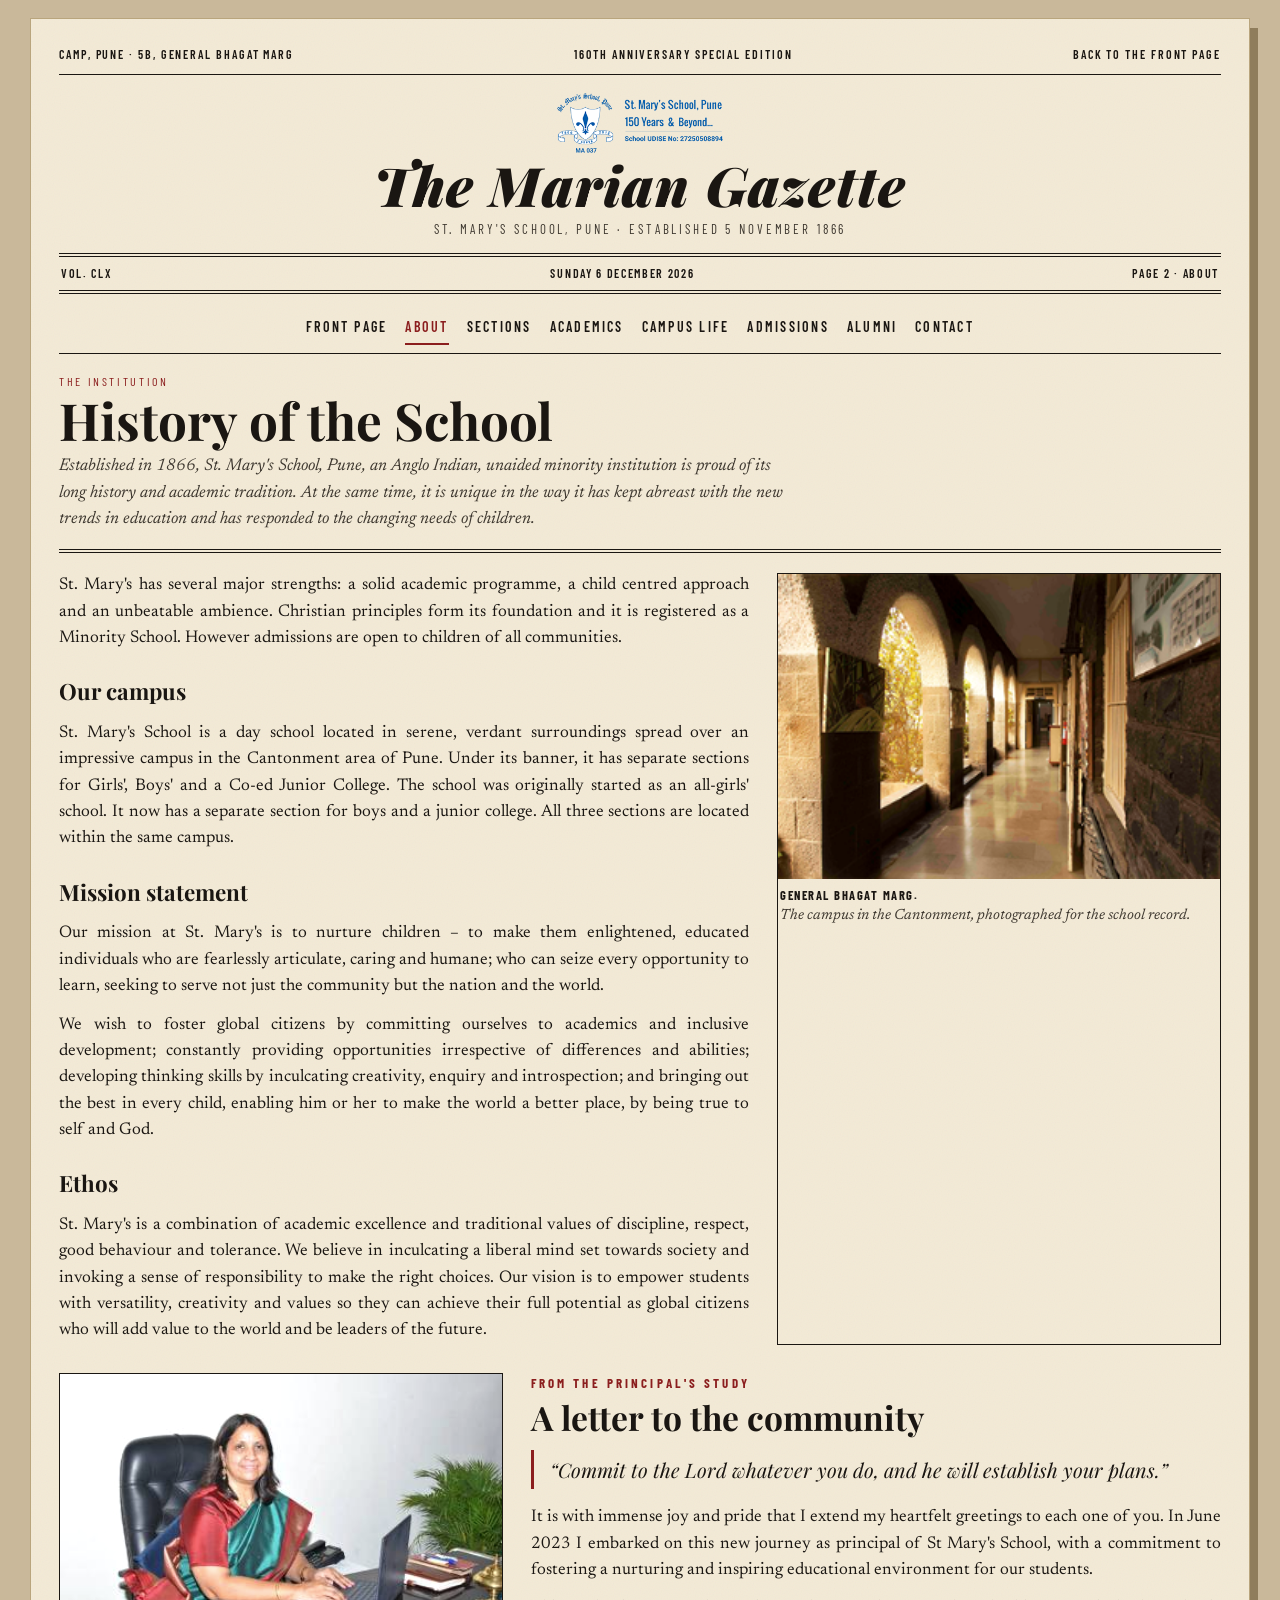
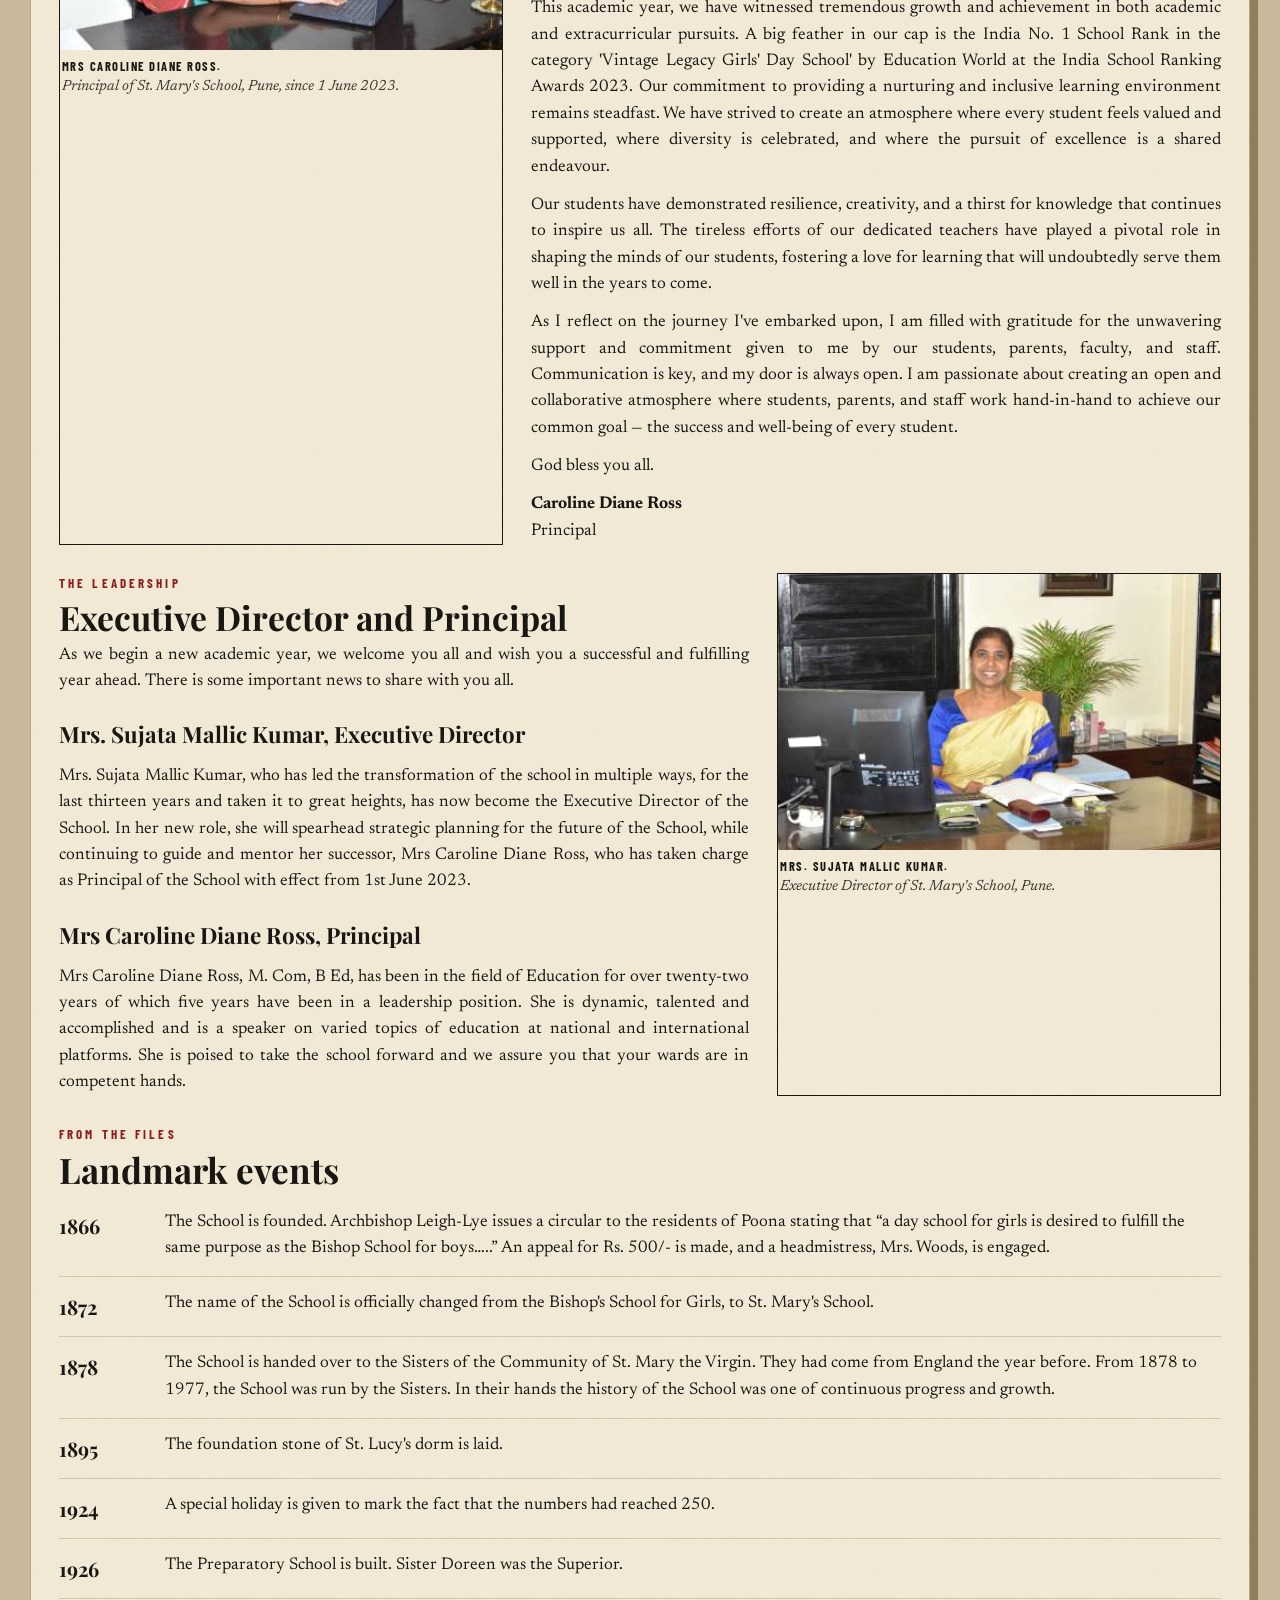
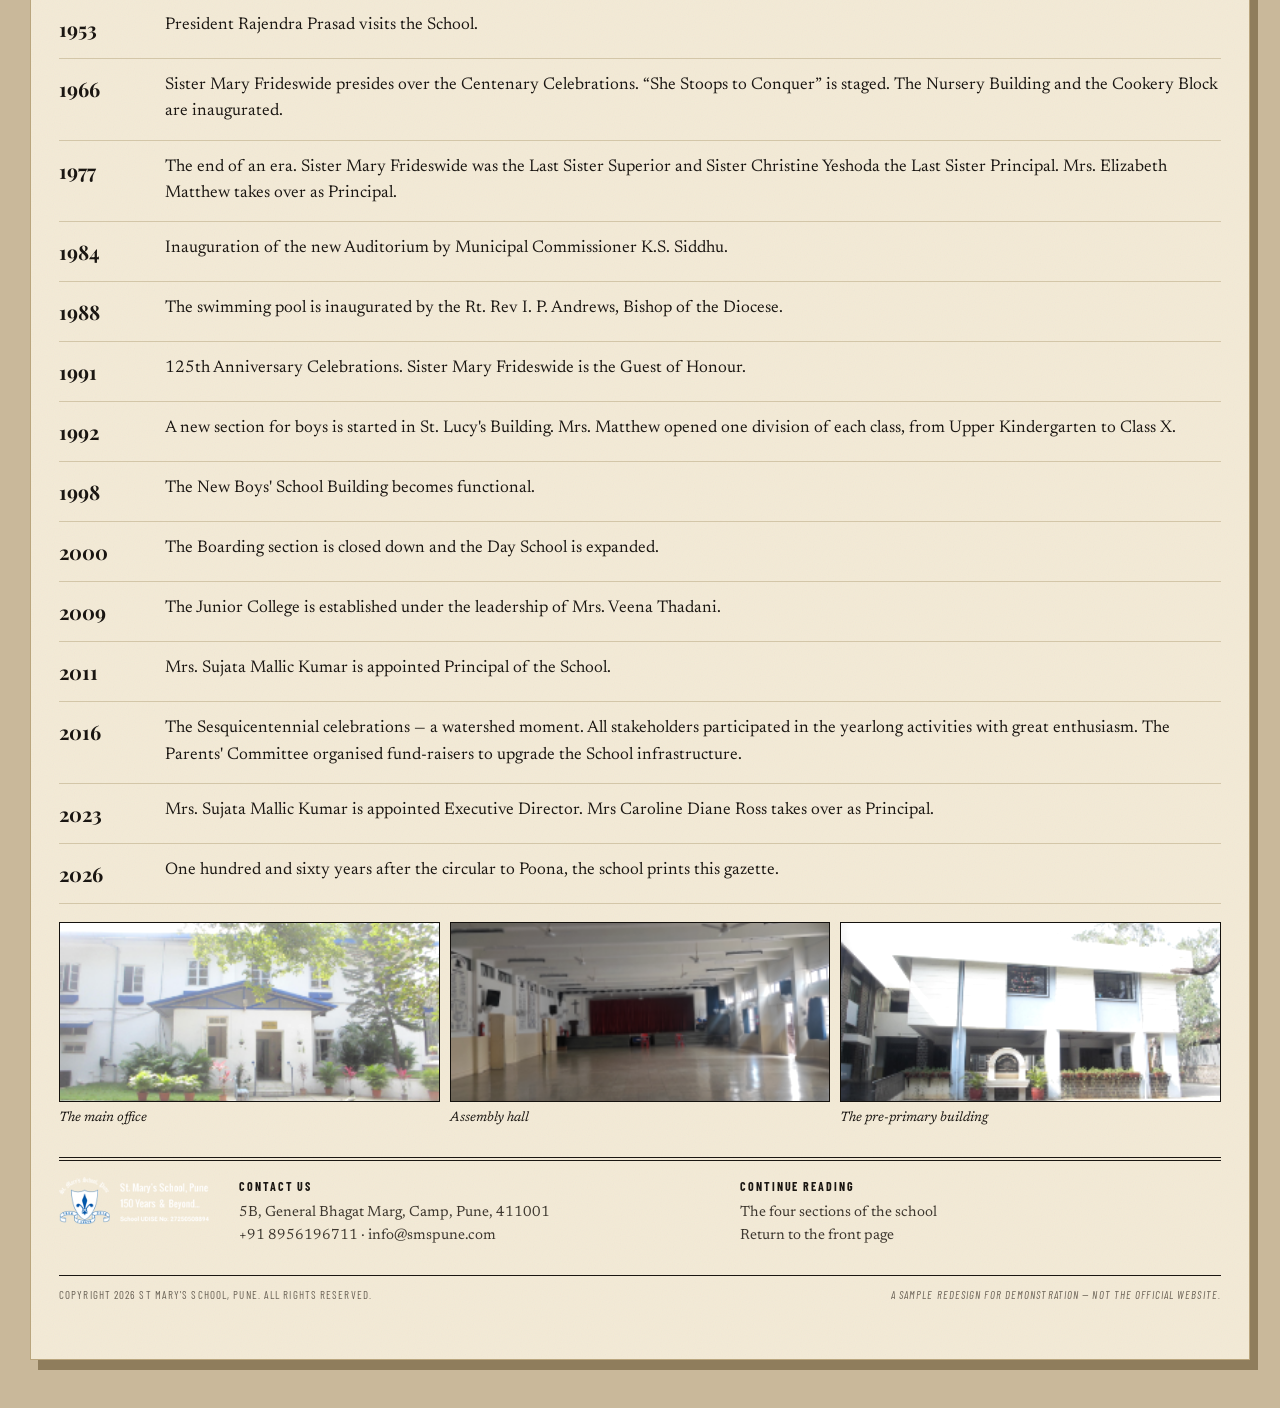
==== about.html @ 0d1c2804 "Add a newspaper-themed St. Mary's Pune sample site for the 160th anniversary. Rebuild the school sit" ====
<!DOCTYPE html>
<html lang="en">
<head>
  <meta charset="UTF-8">
  <meta name="viewport" content="width=device-width, initial-scale=1.0">
  <title>About the School — The Marian Gazette</title>
  <link rel="icon" href="images/logo.png">
  <link rel="preconnect" href="https://fonts.googleapis.com">
  <link rel="preconnect" href="https://fonts.gstatic.com" crossorigin>
  <link href="https://fonts.googleapis.com/css2?family=Barlow+Condensed:wght@400;600;700&family=Newsreader:ital,opsz,wght@0,6..72,400;0,6..72,600;0,6..72,700;1,6..72,400&family=Playfair+Display:ital,wght@0,700;0,900;1,700;1,900&display=swap" rel="stylesheet">
  <link rel="stylesheet" href="css/gazette.css">
</head>
<body>
  <div class="sheet">
    <div class="inner">
      <div class="rail">
        <span>Camp, Pune · 5B, General Bhagat Marg</span>
        <span>160th Anniversary Special Edition</span>
        <span><a href="index.html">Back to the front page</a></span>
      </div>
      <header class="masthead">
        <img class="crest" src="images/logo.png" alt="St. Mary's School, Pune crest">
        <p class="paper-name" style="font-size:clamp(2rem,5vw,3.4rem)">The Marian Gazette</p>
        <p class="paper-sub">St. Mary's School, Pune · Established 5 November 1866</p>
        <div class="dateline">
          <span>Vol. CLX</span>
          <span data-today>Wednesday, 9 September 2026</span>
          <span>Page 2 · About</span>
        </div>
      </header>
      <div class="nav-wrap">
        <button class="menu-btn" type="button" aria-expanded="false">Index</button>
        <nav class="nav" aria-label="Primary">
          <a href="index.html">Front Page</a>
          <a class="is-active" href="about.html">About</a>
          <a href="sections.html">Sections</a>
          <a href="academics.html">Academics</a>
          <a href="life.html">Campus Life</a>
          <a href="admissions.html">Admissions</a>
          <a href="alumni.html">Alumni</a>
          <a href="contact.html">Contact</a>
        </nav>
      </div>

      <p class="page-flag">The institution</p>
      <h1 class="page-title">History of the School</h1>
      <p class="page-deck">Established in 1866, St. Mary's School, Pune, an Anglo Indian, unaided minority institution is proud of its long history and academic tradition. At the same time, it is unique in the way it has kept abreast with the new trends in education and has responded to the changing needs of children.</p>
      <hr class="rule">

      <section class="split">
        <div class="prose">
          <p>St. Mary's has several major strengths: a solid academic programme, a child centred approach and an unbeatable ambience. Christian principles form its foundation and it is registered as a Minority School. However admissions are open to children of all communities.</p>
          <h3>Our campus</h3>
          <p>St. Mary's School is a day school located in serene, verdant surroundings spread over an impressive campus in the Cantonment area of Pune. Under its banner, it has separate sections for Girls', Boys' and a Co-ed Junior College. The school was originally started as an all-girls' school. It now has a separate section for boys and a junior college. All three sections are located within the same campus.</p>
          <h3>Mission statement</h3>
          <p>Our mission at St. Mary's is to nurture children – to make them enlightened, educated individuals who are fearlessly articulate, caring and humane; who can seize every opportunity to learn, seeking to serve not just the community but the nation and the world.</p>
          <p>We wish to foster global citizens by committing ourselves to academics and inclusive development; constantly providing opportunities irrespective of differences and abilities; developing thinking skills by inculcating creativity, enquiry and introspection; and bringing out the best in every child, enabling him or her to make the world a better place, by being true to self and God.</p>
          <h3>Ethos</h3>
          <p>St. Mary's is a combination of academic excellence and traditional values of discipline, respect, good behaviour and tolerance. We believe in inculcating a liberal mind set towards society and invoking a sense of responsibility to make the right choices. Our vision is to empower students with versatility, creativity and values so they can achieve their full potential as global citizens who will add value to the world and be leaders of the future.</p>
        </div>
        <figure class="portrait">
          <img src="images/campus/campus-banner.png" alt="St. Mary's School campus">
          <figcaption class="caption"><strong>General Bhagat Marg.</strong> The campus in the Cantonment, photographed for the school record.</figcaption>
        </figure>
      </section>

      <section class="split split-rev">
        <figure class="portrait">
          <img src="images/news/principal.jpg" alt="Mrs Caroline Diane Ross, Principal">
          <figcaption class="caption"><strong>Mrs Caroline Diane Ross.</strong> Principal of St. Mary's School, Pune, since 1 June 2023.</figcaption>
        </figure>
        <div class="prose">
          <p class="kicker">From the Principal's study</p>
          <h2 class="page-title" style="font-size:2.1rem">A letter to the community</h2>
          <p class="quote">“Commit to the Lord whatever you do, and he will establish your plans.”</p>
          <p>It is with immense joy and pride that I extend my heartfelt greetings to each one of you. In June 2023 I embarked on this new journey as principal of St Mary's School, with a commitment to fostering a nurturing and inspiring educational environment for our students.</p>
          <p>This academic year, we have witnessed tremendous growth and achievement in both academic and extracurricular pursuits. A big feather in our cap is the India No. 1 School Rank in the category 'Vintage Legacy Girls' Day School' by Education World at the India School Ranking Awards 2023. Our commitment to providing a nurturing and inclusive learning environment remains steadfast. We have strived to create an atmosphere where every student feels valued and supported, where diversity is celebrated, and where the pursuit of excellence is a shared endeavour.</p>
          <p>Our students have demonstrated resilience, creativity, and a thirst for knowledge that continues to inspire us all. The tireless efforts of our dedicated teachers have played a pivotal role in shaping the minds of our students, fostering a love for learning that will undoubtedly serve them well in the years to come.</p>
          <p>As I reflect on the journey I've embarked upon, I am filled with gratitude for the unwavering support and commitment given to me by our students, parents, faculty, and staff. Communication is key, and my door is always open. I am passionate about creating an open and collaborative atmosphere where students, parents, and staff work hand-in-hand to achieve our common goal — the success and well-being of every student.</p>
          <p>God bless you all.</p>
          <p><strong>Caroline Diane Ross</strong><br>Principal</p>
        </div>
      </section>

      <section class="split">
        <div class="prose">
          <p class="kicker">The leadership</p>
          <h2 class="page-title" style="font-size:2.1rem">Executive Director and Principal</h2>
          <p>As we begin a new academic year, we welcome you all and wish you a successful and fulfilling year ahead. There is some important news to share with you all.</p>
          <h3>Mrs. Sujata Mallic Kumar, Executive Director</h3>
          <p>Mrs. Sujata Mallic Kumar, who has led the transformation of the school in multiple ways, for the last thirteen years and taken it to great heights, has now become the Executive Director of the School. In her new role, she will spearhead strategic planning for the future of the School, while continuing to guide and mentor her successor, Mrs Caroline Diane Ross, who has taken charge as Principal of the School with effect from 1st June 2023.</p>
          <h3>Mrs Caroline Diane Ross, Principal</h3>
          <p>Mrs Caroline Diane Ross, M. Com, B Ed, has been in the field of Education for over twenty-two years of which five years have been in a leadership position. She is dynamic, talented and accomplished and is a speaker on varied topics of education at national and international platforms. She is poised to take the school forward and we assure you that your wards are in competent hands.</p>
        </div>
        <figure class="portrait">
          <img src="images/news/executive-director.jpg" alt="Mrs Sujata Mallic Kumar, Executive Director">
          <figcaption class="caption"><strong>Mrs. Sujata Mallic Kumar.</strong> Executive Director of St. Mary's School, Pune.</figcaption>
        </figure>
      </section>

      <p class="kicker">From the files</p>
      <h2 class="page-title" style="font-size:2.2rem">Landmark events</h2>
      <div class="timeline">
        <article class="event"><b>1866</b><p>The School is founded. Archbishop Leigh-Lye issues a circular to the residents of Poona stating that “a day school for girls is desired to fulfill the same purpose as the Bishop School for boys…..” An appeal for Rs. 500/- is made, and a headmistress, Mrs. Woods, is engaged.</p></article>
        <article class="event"><b>1872</b><p>The name of the School is officially changed from the Bishop's School for Girls, to St. Mary's School.</p></article>
        <article class="event"><b>1878</b><p>The School is handed over to the Sisters of the Community of St. Mary the Virgin. They had come from England the year before. From 1878 to 1977, the School was run by the Sisters. In their hands the history of the School was one of continuous progress and growth.</p></article>
        <article class="event"><b>1895</b><p>The foundation stone of St. Lucy's dorm is laid.</p></article>
        <article class="event"><b>1924</b><p>A special holiday is given to mark the fact that the numbers had reached 250.</p></article>
        <article class="event"><b>1926</b><p>The Preparatory School is built. Sister Doreen was the Superior.</p></article>
        <article class="event"><b>1953</b><p>President Rajendra Prasad visits the School.</p></article>
        <article class="event"><b>1966</b><p>Sister Mary Frideswide presides over the Centenary Celebrations. “She Stoops to Conquer” is staged. The Nursery Building and the Cookery Block are inaugurated.</p></article>
        <article class="event"><b>1977</b><p>The end of an era. Sister Mary Frideswide was the Last Sister Superior and Sister Christine Yeshoda the Last Sister Principal. Mrs. Elizabeth Matthew takes over as Principal.</p></article>
        <article class="event"><b>1984</b><p>Inauguration of the new Auditorium by Municipal Commissioner K.S. Siddhu.</p></article>
        <article class="event"><b>1988</b><p>The swimming pool is inaugurated by the Rt. Rev I. P. Andrews, Bishop of the Diocese.</p></article>
        <article class="event"><b>1991</b><p>125th Anniversary Celebrations. Sister Mary Frideswide is the Guest of Honour.</p></article>
        <article class="event"><b>1992</b><p>A new section for boys is started in St. Lucy's Building. Mrs. Matthew opened one division of each class, from Upper Kindergarten to Class X.</p></article>
        <article class="event"><b>1998</b><p>The New Boys' School Building becomes functional.</p></article>
        <article class="event"><b>2000</b><p>The Boarding section is closed down and the Day School is expanded.</p></article>
        <article class="event"><b>2009</b><p>The Junior College is established under the leadership of Mrs. Veena Thadani.</p></article>
        <article class="event"><b>2011</b><p>Mrs. Sujata Mallic Kumar is appointed Principal of the School.</p></article>
        <article class="event"><b>2016</b><p>The Sesquicentennial celebrations — a watershed moment. All stakeholders participated in the yearlong activities with great enthusiasm. The Parents' Committee organised fund-raisers to upgrade the School infrastructure.</p></article>
        <article class="event"><b>2023</b><p>Mrs. Sujata Mallic Kumar is appointed Executive Director. Mrs Caroline Diane Ross takes over as Principal.</p></article>
        <article class="event"><b>2026</b><p>One hundred and sixty years after the circular to Poona, the school prints this gazette.</p></article>
      </div>

      <div class="gallery">
        <figure>
          <img src="images/campus/main-office.png" alt="Main office">
          <figcaption>The main office</figcaption>
        </figure>
        <figure>
          <img src="images/campus/assembly-hall.png" alt="Assembly hall">
          <figcaption>Assembly hall</figcaption>
        </figure>
        <figure>
          <img src="images/campus/pre-primary.png" alt="Pre-primary building">
          <figcaption>The pre-primary building</figcaption>
        </figure>
      </div>

      <footer class="colophon">
        <img src="images/footer-logo.png" alt="St. Mary's School, Pune">
        <div>
          <h4>Contact us</h4>
          <p>5B, General Bhagat Marg, Camp, Pune, 411001</p>
          <p>+91 8956196711 · <a href="mailto:info@smspune.com">info@smspune.com</a></p>
        </div>
        <div>
          <h4>Continue reading</h4>
          <p><a href="sections.html">The four sections of the school</a></p>
          <p><a href="index.html">Return to the front page</a></p>
        </div>
        <div class="legal">
          <span>Copyright 2026 St Mary's School, Pune. All rights reserved.</span>
          <span class="sample-note">A sample redesign for demonstration — not the official website.</span>
        </div>
      </footer>
    </div>
  </div>
  <script src="js/gazette.js"></script>
</body>
</html>
---- css/gazette.css ----
:root {
  --paper: #f3ead6;
  --paper-deep: #e7dcc3;
  --desk: #cbb89a;
  --ink: #1a1612;
  --ink-soft: #3d372f;
  --muted: #6a6256;
  --rule: #1a1612;
  --crimson: #8b1e1e;
  --navy: #173a5e;
  --cream: #faf6ec;
  --white: #fffdf6;
  --hair: 1px solid var(--rule);
  --double: 4px double var(--rule);
  --serif: "Playfair Display", "Times New Roman", Times, serif;
  --text: "Newsreader", "Iowan Old Style", "Palatino Linotype", Palatino, serif;
  --cond: "Barlow Condensed", "Arial Narrow", "Helvetica Neue", sans-serif;
}

* {
  box-sizing: border-box;
  margin: 0;
  padding: 0;
}

html {
  scroll-behavior: smooth;
}

body {
  font-family: var(--text);
  color: var(--ink);
  background: #c9b89a;
  line-height: 1.55;
  font-size: 17px;
  min-height: 100vh;
}

img {
  max-width: 100%;
  display: block;
}

a {
  color: var(--navy);
  text-decoration: none;
}

a:hover {
  color: var(--crimson);
}

.sheet {
  max-width: 1220px;
  margin: 18px auto 48px;
  background: var(--paper);
  border: 1px solid #b9a57d;
  box-shadow: 8px 10px 0 #8f7d5c;
  position: relative;
  overflow: hidden;
}

.sheet::before {
  content: "";
  position: absolute;
  inset: 0;
  pointer-events: none;
  opacity: 0.055;
  background-image: url("data:image/svg+xml,%3Csvg xmlns='http://www.w3.org/2000/svg' width='140' height='140'%3E%3Cfilter id='n'%3E%3CfeTurbulence type='fractalNoise' baseFrequency='.85' numOctaves='2' stitchTiles='stitch'/%3E%3C/filter%3E%3Crect width='100%25' height='100%25' filter='url(%23n)'/%3E%3C/svg%3E");
  z-index: 0;
}

.sheet > * {
  position: relative;
  z-index: 1;
}

.inner {
  padding: 18px 28px 56px;
}

/* Top rail */
.rail {
  display: flex;
  justify-content: space-between;
  gap: 16px;
  align-items: center;
  font-family: var(--cond);
  letter-spacing: 0.16em;
  text-transform: uppercase;
  font-size: 12px;
  font-weight: 600;
  color: var(--ink);
  border-bottom: var(--hair);
  padding: 8px 0 10px;
}

.rail span {
  white-space: nowrap;
}

.rail a {
  color: inherit;
}

/* Masthead */
.masthead {
  text-align: center;
  padding: 18px 0 8px;
}

.crest {
  width: 168px;
  height: auto;
  margin: 0 auto 8px;
}

.edition-flag {
  font-family: var(--cond);
  letter-spacing: 0.28em;
  text-transform: uppercase;
  font-size: 13px;
  font-weight: 700;
  color: var(--crimson);
  margin-bottom: 6px;
}

.paper-name {
  font-family: var(--serif);
  font-weight: 900;
  font-size: clamp(2.6rem, 8vw, 5.6rem);
  letter-spacing: 0.02em;
  line-height: 0.88;
  color: var(--ink);
  font-style: italic;
}

.paper-name span {
  font-style: italic;
}

.paper-sub {
  font-family: var(--cond);
  letter-spacing: 0.22em;
  text-transform: uppercase;
  font-size: 13px;
  margin-top: 10px;
  color: var(--ink-soft);
}

.dateline {
  display: flex;
  justify-content: space-between;
  gap: 12px;
  flex-wrap: wrap;
  border-top: var(--double);
  border-bottom: var(--double);
  margin-top: 14px;
  padding: 7px 2px;
  font-family: var(--cond);
  letter-spacing: 0.14em;
  text-transform: uppercase;
  font-size: 12px;
  font-weight: 600;
}

/* Nav */
.nav-wrap {
  display: flex;
  align-items: center;
  justify-content: space-between;
  gap: 12px;
  border-bottom: var(--hair);
  padding: 8px 0;
}

.nav {
  display: flex;
  flex-wrap: wrap;
  justify-content: center;
  gap: 4px 18px;
  width: 100%;
}

.nav a {
  font-family: var(--cond);
  letter-spacing: 0.16em;
  text-transform: uppercase;
  font-size: 14px;
  font-weight: 600;
  color: var(--ink);
  padding: 6px 0;
  border-bottom: 2px solid transparent;
}

.nav a:hover,
.nav a.is-active {
  border-bottom-color: var(--crimson);
  color: var(--crimson);
}

.menu-btn {
  display: none;
  background: var(--ink);
  color: var(--paper);
  border: 0;
  font-family: var(--cond);
  letter-spacing: 0.16em;
  text-transform: uppercase;
  font-size: 13px;
  padding: 8px 14px;
  cursor: pointer;
}

/* Front page */
.lead {
  display: grid;
  grid-template-columns: 1.15fr 0.85fr;
  gap: 28px;
  padding: 22px 0 8px;
  border-bottom: var(--hair);
}

.kicker {
  font-family: var(--cond);
  letter-spacing: 0.24em;
  text-transform: uppercase;
  font-size: 13px;
  font-weight: 700;
  color: var(--crimson);
  margin-bottom: 8px;
}

.headline {
  font-family: var(--serif);
  font-weight: 900;
  font-size: clamp(2.4rem, 5.5vw, 4.6rem);
  line-height: 0.94;
  letter-spacing: -0.02em;
  margin-bottom: 12px;
}

.deck {
  font-family: var(--serif);
  font-style: italic;
  font-size: 1.25rem;
  line-height: 1.35;
  color: var(--ink-soft);
  margin-bottom: 16px;
  padding-bottom: 14px;
  border-bottom: var(--hair);
}

.columns {
  column-count: 2;
  column-gap: 24px;
  text-align: justify;
  hyphens: auto;
}

.columns p + p {
  margin-top: 12px;
}

.drop {
  float: left;
  font-family: var(--serif);
  font-weight: 900;
  font-size: 4.6rem;
  line-height: 0.75;
  padding-right: 8px;
  padding-top: 6px;
}

.photo {
  border: 1px solid var(--ink);
  background: var(--cream);
}

.photo img {
  width: 100%;
  height: 100%;
  object-fit: cover;
  filter: contrast(1.06) saturate(0.88);
}

.caption {
  font-family: var(--text);
  font-style: italic;
  font-size: 0.92rem;
  color: var(--ink-soft);
  padding: 8px 2px 0;
  line-height: 1.35;
}

.caption strong {
  font-style: normal;
  font-family: var(--cond);
  letter-spacing: 0.12em;
  text-transform: uppercase;
  font-size: 0.78rem;
  display: block;
  margin-bottom: 2px;
  color: var(--ink);
}

.lead-photo {
  min-height: 420px;
}

.lead-photo img {
  height: 420px;
}

/* News grid */
.broadsheet {
  display: grid;
  grid-template-columns: 1.4fr 1fr 0.95fr;
  gap: 0;
  border-bottom: var(--hair);
}

.col {
  padding: 22px 22px 22px 0;
}

.col + .col {
  padding-left: 22px;
  border-left: var(--hair);
}

.col h2 {
  font-family: var(--serif);
  font-size: 1.7rem;
  line-height: 1.12;
  margin: 6px 0 10px;
}

.col p {
  font-size: 0.98rem;
  text-align: justify;
}

.col p + p,
.col ul + p,
.col p + ul {
  margin-top: 10px;
}

.col ul {
  padding-left: 18px;
  margin: 8px 0;
}

.col li {
  margin-bottom: 6px;
}

.meta {
  font-family: var(--cond);
  letter-spacing: 0.12em;
  text-transform: uppercase;
  font-size: 12px;
  color: var(--muted);
  margin-bottom: 6px;
}

.continue {
  display: inline-block;
  margin-top: 10px;
  font-family: var(--cond);
  letter-spacing: 0.14em;
  text-transform: uppercase;
  font-size: 12px;
  font-weight: 700;
  color: var(--crimson);
  border-bottom: 1px solid var(--crimson);
}

/* Awards strip */
.awards {
  display: grid;
  grid-template-columns: repeat(3, 1fr);
  gap: 0;
  border-bottom: var(--hair);
}

.award {
  padding: 20px 18px 22px;
}

.award + .award {
  border-left: var(--hair);
}

.award img {
  width: 100%;
  height: 210px;
  object-fit: cover;
  border: 1px solid var(--ink);
  margin-bottom: 10px;
  filter: contrast(1.05) saturate(0.9);
}

.award h3 {
  font-family: var(--serif);
  font-size: 1.25rem;
  line-height: 1.15;
  margin-bottom: 8px;
}

.award p {
  font-size: 0.95rem;
}

/* Stats */
.facts {
  display: grid;
  grid-template-columns: repeat(4, 1fr);
  text-align: center;
  border-bottom: var(--hair);
}

.fact {
  padding: 22px 10px;
}

.fact + .fact {
  border-left: var(--hair);
}

.fact b {
  display: block;
  font-family: var(--serif);
  font-size: 2.6rem;
  line-height: 1;
  font-weight: 900;
}

.fact span {
  display: block;
  margin-top: 6px;
  font-family: var(--cond);
  letter-spacing: 0.12em;
  text-transform: uppercase;
  font-size: 12px;
  color: var(--ink-soft);
}

/* Photo essay */
.essay-head {
  display: flex;
  justify-content: space-between;
  align-items: baseline;
  gap: 16px;
  padding: 22px 0 10px;
}

.essay-head h2 {
  font-family: var(--serif);
  font-size: 2rem;
}

.mosaic {
  display: grid;
  grid-template-columns: 1.4fr 1fr 1fr;
  grid-template-rows: 220px 220px;
  gap: 8px;
  padding-bottom: 22px;
  border-bottom: var(--hair);
}

.mosaic figure:first-child {
  grid-row: 1 / span 2;
}

.mosaic img {
  width: 100%;
  height: 100%;
  object-fit: cover;
  border: 1px solid var(--ink);
  filter: contrast(1.06) saturate(0.86);
}

.mosaic figure {
  position: relative;
  min-height: 0;
}

.mosaic figcaption {
  position: absolute;
  left: 0;
  right: 0;
  bottom: 0;
  background: var(--ink);
  color: var(--paper);
  font-family: var(--cond);
  letter-spacing: 0.12em;
  text-transform: uppercase;
  font-size: 11px;
  padding: 6px 8px;
}

/* Two-up features */
.two {
  display: grid;
  grid-template-columns: 1fr 1fr;
  gap: 0;
  border-bottom: var(--hair);
}

.feature {
  padding: 22px 22px 24px 0;
}

.feature + .feature {
  padding-left: 22px;
  border-left: var(--hair);
}

.feature img {
  width: 100%;
  height: 260px;
  object-fit: cover;
  border: 1px solid var(--ink);
  margin-bottom: 12px;
  filter: contrast(1.05) saturate(0.88);
}

.feature h2 {
  font-family: var(--serif);
  font-size: 1.8rem;
  line-height: 1.15;
  margin: 4px 0 10px;
}

/* Classified / values / activities */
.bottom-grid {
  display: grid;
  grid-template-columns: 1.1fr 0.9fr 1fr;
  gap: 0;
}

.panel {
  padding: 22px 20px 8px 0;
}

.panel + .panel {
  padding-left: 20px;
  border-left: var(--hair);
}

.panel h2 {
  font-family: var(--serif);
  font-size: 1.55rem;
  margin-bottom: 10px;
}

.values li {
  list-style: none;
  padding: 10px 0;
  border-bottom: 1px solid #d3c6a8;
  font-size: 0.96rem;
}

.classified {
  background: var(--cream);
  border: var(--double);
  padding: 16px;
}

.classified h2 {
  text-align: center;
  font-size: 1.4rem;
}

.classified p {
  text-align: center;
  font-style: italic;
  margin-bottom: 12px;
}

.admit-links {
  display: grid;
  gap: 8px;
}

.admit-links a {
  display: block;
  text-align: center;
  border: 1px solid var(--ink);
  padding: 8px;
  font-family: var(--cond);
  letter-spacing: 0.14em;
  text-transform: uppercase;
  font-size: 13px;
  color: var(--ink);
  background: var(--paper);
}

.admit-links a:hover {
  background: var(--ink);
  color: var(--paper);
}

.acts {
  display: grid;
  gap: 10px;
}

.act {
  display: grid;
  grid-template-columns: 84px 1fr;
  gap: 10px;
  align-items: center;
  border-bottom: 1px solid #d3c6a8;
  padding-bottom: 10px;
}

.act img {
  width: 84px;
  height: 64px;
  object-fit: cover;
  border: 1px solid var(--ink);
}

.act h3 {
  font-family: var(--serif);
  font-size: 1.05rem;
}

.act p {
  font-size: 0.88rem;
  color: var(--ink-soft);
}

/* Inner pages */
.page-flag {
  font-family: var(--cond);
  letter-spacing: 0.22em;
  text-transform: uppercase;
  font-size: 12px;
  color: var(--crimson);
  margin-top: 18px;
}

.page-title {
  font-family: var(--serif);
  font-size: clamp(2rem, 4vw, 3.2rem);
  line-height: 1;
  margin: 4px 0 8px;
}

.page-deck {
  font-style: italic;
  color: var(--ink-soft);
  max-width: 46rem;
  margin-bottom: 16px;
}

.rule {
  border: 0;
  border-top: var(--double);
  margin: 8px 0 20px;
}

.split {
  display: grid;
  grid-template-columns: 1.4fr 0.9fr;
  gap: 28px;
  margin-bottom: 28px;
}

.split-rev {
  grid-template-columns: 0.9fr 1.4fr;
}

.prose {
  text-align: justify;
}

.prose p + p,
.prose h3 + p,
.timeline + p {
  margin-top: 12px;
}

.prose h3 {
  font-family: var(--serif);
  font-size: 1.4rem;
  margin: 22px 0 8px;
}

.quote {
  border-left: 3px solid var(--crimson);
  padding: 4px 0 4px 16px;
  font-family: var(--serif);
  font-style: italic;
  font-size: 1.25rem;
  margin: 16px 0;
}

.portrait {
  border: 1px solid var(--ink);
}

.portrait img {
  width: 100%;
  filter: contrast(1.05) saturate(0.9);
}

.timeline {
  display: grid;
  gap: 0;
  margin-top: 8px;
}

.event {
  display: grid;
  grid-template-columns: 90px 1fr;
  gap: 16px;
  padding: 14px 0;
  border-bottom: 1px solid #d3c6a8;
}

.event b {
  font-family: var(--serif);
  font-size: 1.25rem;
}

.gallery {
  display: grid;
  grid-template-columns: repeat(3, 1fr);
  gap: 10px;
  margin: 18px 0 8px;
}

.gallery figure img {
  width: 100%;
  height: 180px;
  object-fit: cover;
  border: 1px solid var(--ink);
  filter: contrast(1.05) saturate(0.88);
}

.gallery figcaption {
  font-style: italic;
  font-size: 0.85rem;
  padding-top: 6px;
}

.hours {
  width: 100%;
  border-collapse: collapse;
  margin: 12px 0 18px;
  font-size: 0.95rem;
}

.hours th,
.hours td {
  border: 1px solid var(--ink);
  padding: 8px 10px;
  text-align: left;
}

.hours th {
  font-family: var(--cond);
  letter-spacing: 0.1em;
  text-transform: uppercase;
  font-size: 12px;
  background: var(--paper-deep);
}

.card-row {
  display: grid;
  grid-template-columns: repeat(2, 1fr);
  gap: 20px;
  margin: 10px 0 24px;
}

.card {
  border-top: var(--double);
  padding-top: 12px;
}

.card h3 {
  font-family: var(--serif);
  font-size: 1.35rem;
  margin-bottom: 8px;
}

.form {
  display: grid;
  gap: 10px;
  max-width: 520px;
}

.form label {
  font-family: var(--cond);
  letter-spacing: 0.12em;
  text-transform: uppercase;
  font-size: 12px;
}

.form input,
.form textarea,
.form select {
  width: 100%;
  border: 1px solid var(--ink);
  background: var(--cream);
  color: var(--ink);
  font-family: var(--text);
  font-size: 1rem;
  padding: 8px 10px;
}

.form button,
.btn {
  display: inline-block;
  background: var(--ink);
  color: var(--paper);
  border: 0;
  font-family: var(--cond);
  letter-spacing: 0.16em;
  text-transform: uppercase;
  font-size: 13px;
  padding: 10px 16px;
  cursor: pointer;
  width: fit-content;
}

.form button:hover,
.btn:hover {
  background: var(--crimson);
  color: var(--white);
}

.map-note {
  background: var(--cream);
  border: var(--hair);
  padding: 14px;
  margin-top: 14px;
}

/* Footer */
.colophon {
  margin-top: 28px;
  border-top: var(--double);
  padding-top: 16px;
  display: grid;
  grid-template-columns: 160px 1fr 1fr;
  gap: 20px;
  align-items: start;
}

.colophon img {
  width: 150px;
}

.colophon h4 {
  font-family: var(--cond);
  letter-spacing: 0.16em;
  text-transform: uppercase;
  font-size: 12px;
  margin-bottom: 6px;
}

.colophon p,
.colophon a {
  font-size: 0.92rem;
  color: var(--ink-soft);
}

.legal {
  grid-column: 1 / -1;
  border-top: var(--hair);
  margin-top: 8px;
  padding-top: 10px;
  font-family: var(--cond);
  letter-spacing: 0.1em;
  text-transform: uppercase;
  font-size: 11px;
  color: var(--muted);
  display: flex;
  justify-content: space-between;
  gap: 12px;
  flex-wrap: wrap;
}

.sample-note {
  font-style: italic;
  color: var(--muted);
}

@media (max-width: 980px) {
  .lead,
  .broadsheet,
  .awards,
  .facts,
  .two,
  .bottom-grid,
  .split,
  .split-rev,
  .card-row,
  .colophon,
  .mosaic,
  .gallery {
    grid-template-columns: 1fr;
  }

  .mosaic {
    grid-template-rows: none;
  }

  .mosaic figure:first-child,
  .lead-photo img,
  .feature img {
    height: 280px;
  }

  .col + .col,
  .award + .award,
  .fact + .fact,
  .feature + .feature,
  .panel + .panel {
    border-left: 0;
    padding-left: 0;
    border-top: var(--hair);
  }

  .columns {
    column-count: 1;
  }

  .inner {
    padding: 14px 16px 40px;
  }

  .sheet {
    margin: 0;
    box-shadow: none;
    border: 0;
  }
}

@media (max-width: 760px) {
  .menu-btn {
    display: block;
  }

  .nav-wrap {
    flex-wrap: wrap;
  }

  .nav {
    display: none;
    flex-direction: column;
    width: 100%;
    padding: 8px 0 12px;
    gap: 0;
  }

  .nav.is-open {
    display: flex;
  }

  .nav a {
    border-bottom: 1px solid #d3c6a8;
    padding: 10px 0;
  }

  .rail span:nth-child(2) {
    display: none;
  }

  .paper-name {
    font-size: 2.5rem;
  }

  .event {
    grid-template-columns: 1fr;
    gap: 4px;
  }

  .act {
    grid-template-columns: 1fr;
  }
}
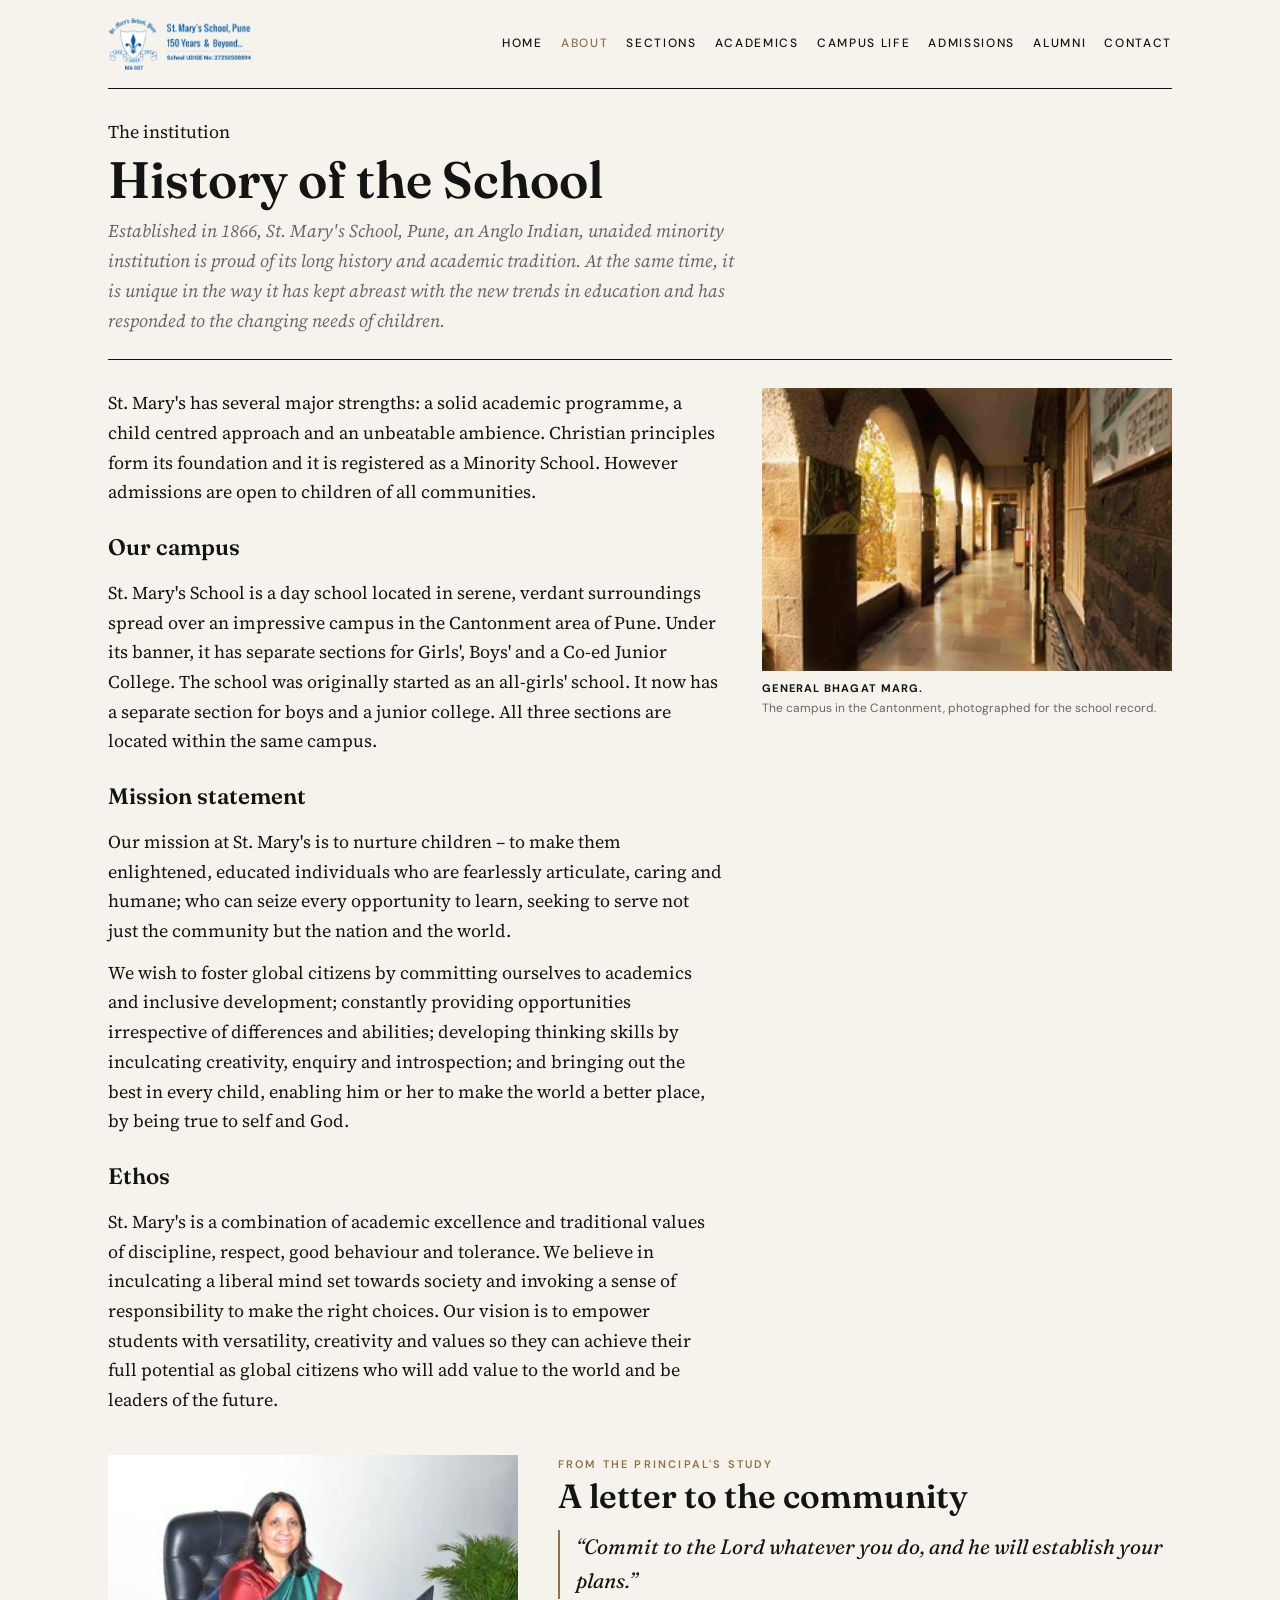
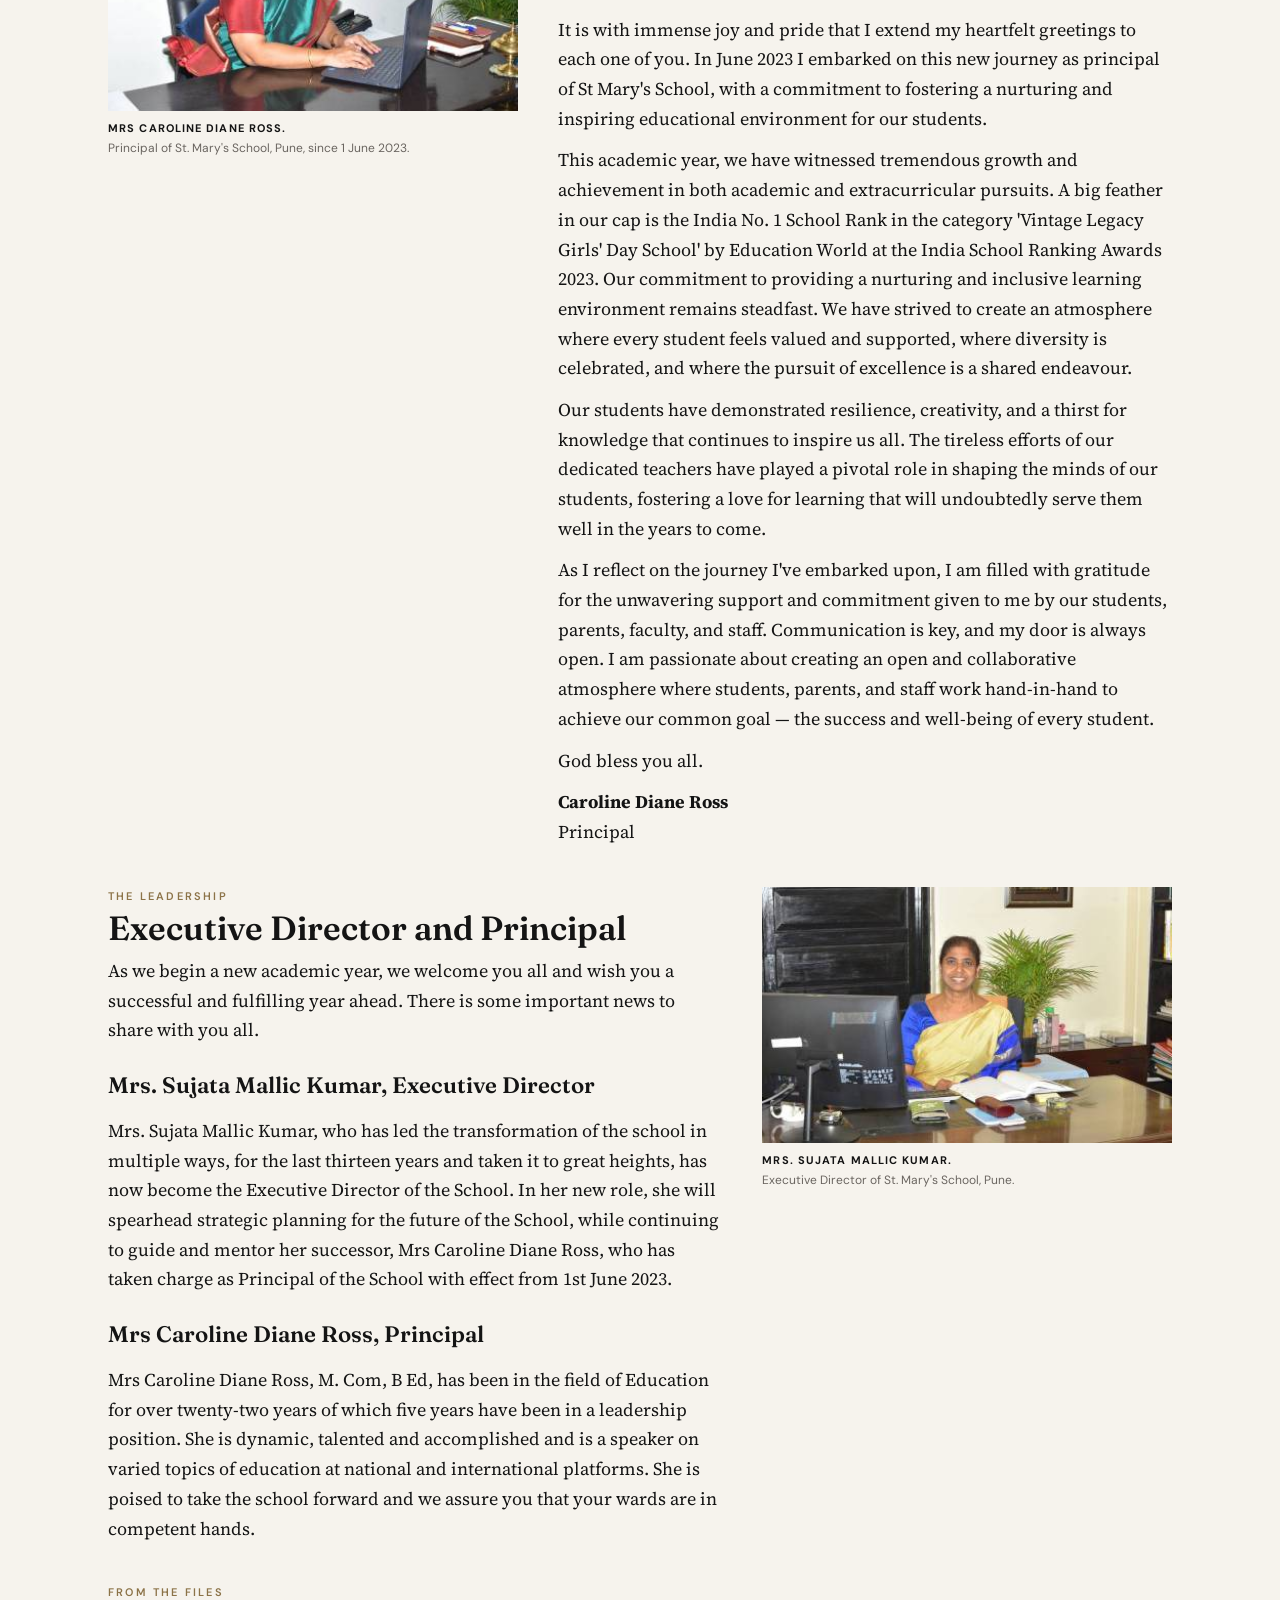
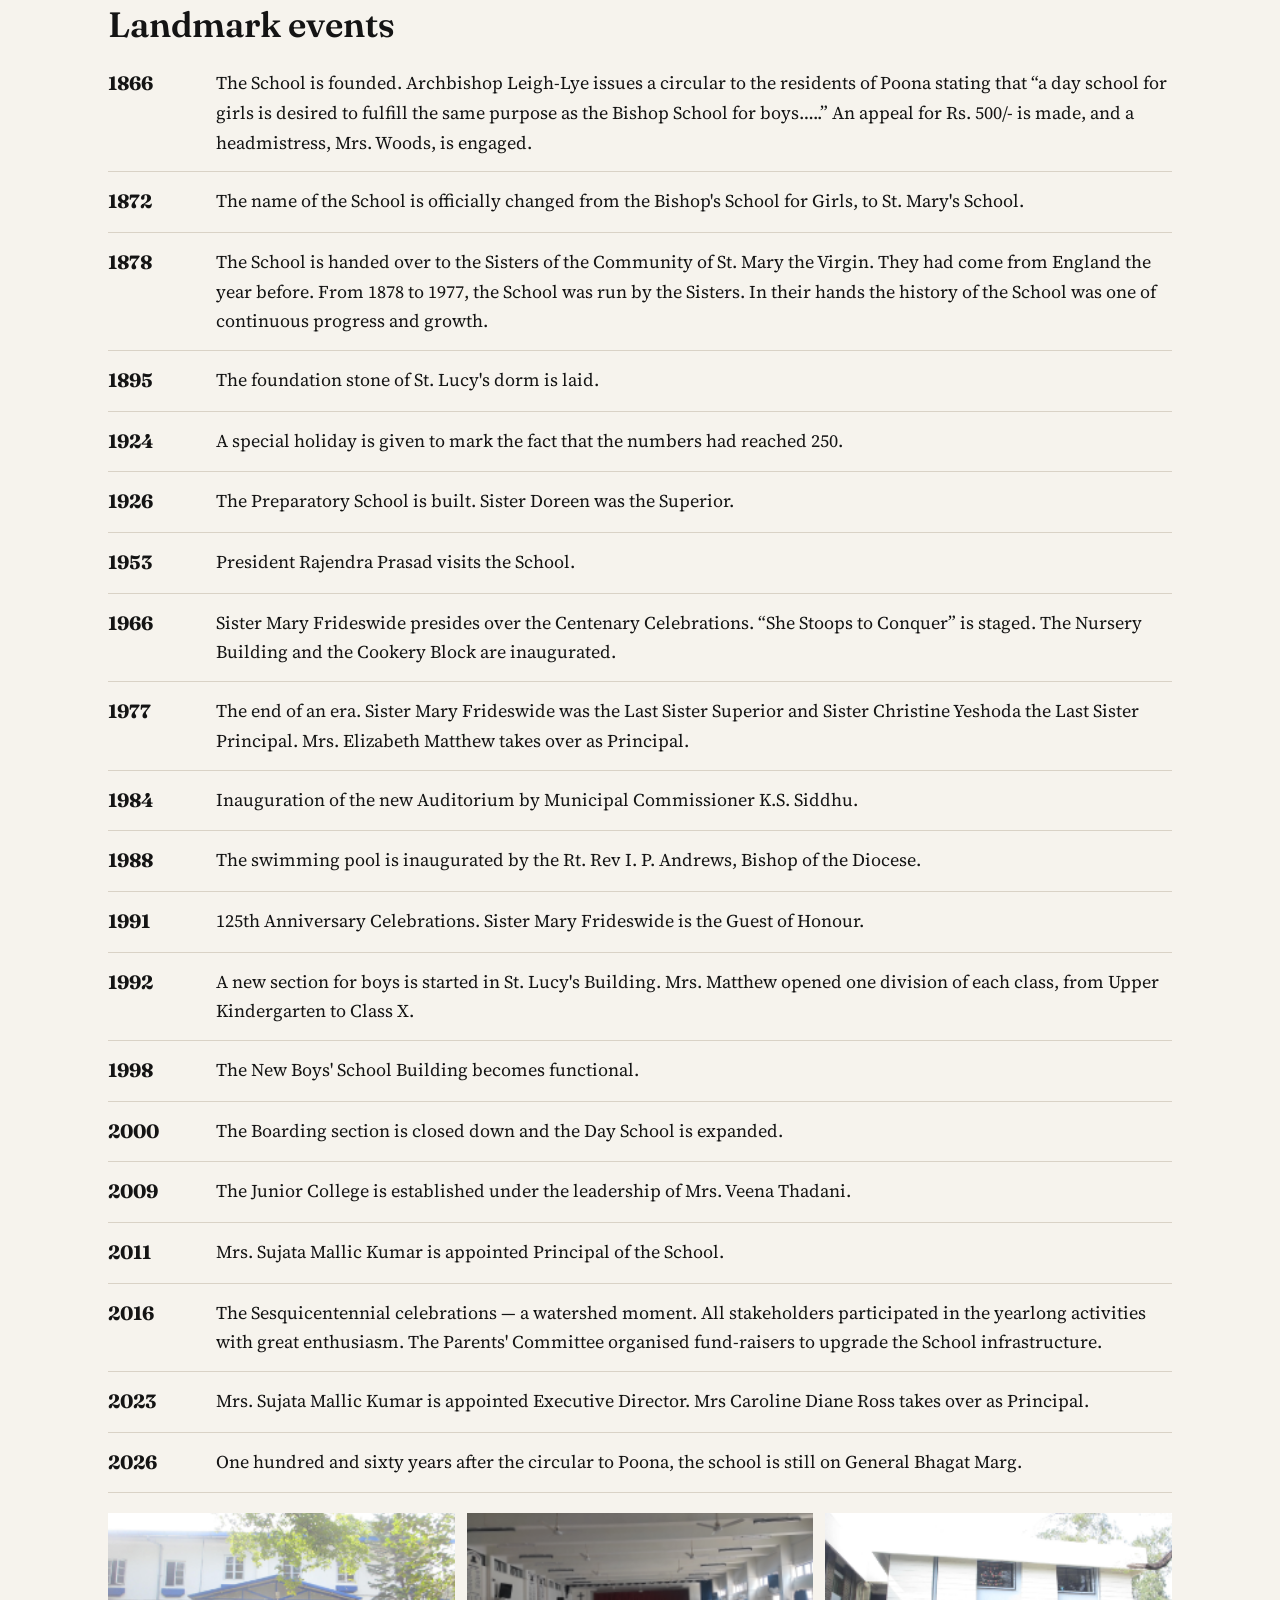
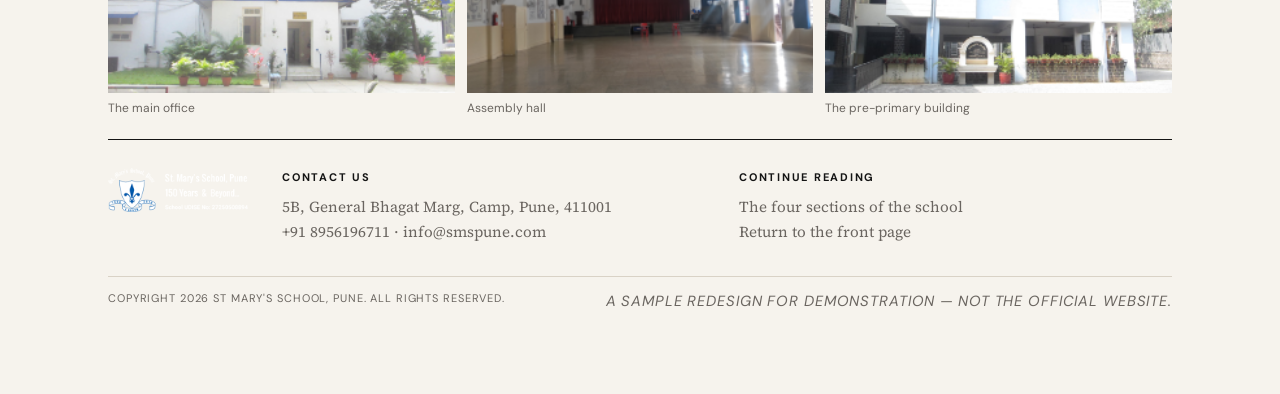
==== commit 91b96353: "Restyle the school site as St. Mary's, not a fake gazette. Drop the Marian Gazette masthead and matc" ====
--- a/about.html
+++ b/about.html
@@ -3,46 +3,31 @@
 <head>
   <meta charset="UTF-8">
   <meta name="viewport" content="width=device-width, initial-scale=1.0">
-  <title>About the School — The Marian Gazette</title>
+  <title>About — St. Mary's School, Pune</title>
   <link rel="icon" href="images/logo.png">
   <link rel="preconnect" href="https://fonts.googleapis.com">
   <link rel="preconnect" href="https://fonts.gstatic.com" crossorigin>
-  <link href="https://fonts.googleapis.com/css2?family=Barlow+Condensed:wght@400;600;700&family=Newsreader:ital,opsz,wght@0,6..72,400;0,6..72,600;0,6..72,700;1,6..72,400&family=Playfair+Display:ital,wght@0,700;0,900;1,700;1,900&display=swap" rel="stylesheet">
+  <link href="https://fonts.googleapis.com/css2?family=DM+Sans:ital,opsz,wght@0,9..40,400;0,9..40,500;0,9..40,600;1,9..40,400&family=Fraunces:ital,opsz,wght@0,9..144,500;0,9..144,600;1,9..144,500&family=Source+Serif+4:ital,opsz,wght@0,8..60,400;0,8..60,600;1,8..60,400&display=swap" rel="stylesheet">
   <link rel="stylesheet" href="css/gazette.css">
 </head>
 <body>
-  <div class="sheet">
-    <div class="inner">
-      <div class="rail">
-        <span>Camp, Pune · 5B, General Bhagat Marg</span>
-        <span>160th Anniversary Special Edition</span>
-        <span><a href="index.html">Back to the front page</a></span>
-      </div>
-      <header class="masthead">
-        <img class="crest" src="images/logo.png" alt="St. Mary's School, Pune crest">
-        <p class="paper-name" style="font-size:clamp(2rem,5vw,3.4rem)">The Marian Gazette</p>
-        <p class="paper-sub">St. Mary's School, Pune · Established 5 November 1866</p>
-        <div class="dateline">
-          <span>Vol. CLX</span>
-          <span data-today>Wednesday, 9 September 2026</span>
-          <span>Page 2 · About</span>
-        </div>
-      </header>
-      <div class="nav-wrap">
-        <button class="menu-btn" type="button" aria-expanded="false">Index</button>
-        <nav class="nav" aria-label="Primary">
-          <a href="index.html">Front Page</a>
-          <a class="is-active" href="about.html">About</a>
-          <a href="sections.html">Sections</a>
-          <a href="academics.html">Academics</a>
-          <a href="life.html">Campus Life</a>
-          <a href="admissions.html">Admissions</a>
-          <a href="alumni.html">Alumni</a>
-          <a href="contact.html">Contact</a>
-        </nav>
-      </div>
+  <div class="wrap">
+    <header class="top">
+      <a class="brand" href="index.html"><img src="images/logo.png" alt="St. Mary's School, Pune"></a>
+      <button class="menu-btn" type="button" aria-expanded="false">Menu</button>
+      <nav class="nav" aria-label="Primary">
+        <a href="index.html">Home</a>
+        <a class="is-active" href="about.html">About</a>
+        <a href="sections.html">Sections</a>
+        <a href="academics.html">Academics</a>
+        <a href="life.html">Campus Life</a>
+        <a href="admissions.html">Admissions</a>
+        <a href="alumni.html">Alumni</a>
+        <a href="contact.html">Contact</a>
+      </nav>
+    </header>
 
-      <p class="page-flag">The institution</p>
+<p class="page-flag">The institution</p>
       <h1 class="page-title">History of the School</h1>
       <p class="page-deck">Established in 1866, St. Mary's School, Pune, an Anglo Indian, unaided minority institution is proud of its long history and academic tradition. At the same time, it is unique in the way it has kept abreast with the new trends in education and has responded to the changing needs of children.</p>
       <hr class="rule">
@@ -120,7 +105,7 @@
         <article class="event"><b>2011</b><p>Mrs. Sujata Mallic Kumar is appointed Principal of the School.</p></article>
         <article class="event"><b>2016</b><p>The Sesquicentennial celebrations — a watershed moment. All stakeholders participated in the yearlong activities with great enthusiasm. The Parents' Committee organised fund-raisers to upgrade the School infrastructure.</p></article>
         <article class="event"><b>2023</b><p>Mrs. Sujata Mallic Kumar is appointed Executive Director. Mrs Caroline Diane Ross takes over as Principal.</p></article>
-        <article class="event"><b>2026</b><p>One hundred and sixty years after the circular to Poona, the school prints this gazette.</p></article>
+        <article class="event"><b>2026</b><p>One hundred and sixty years after the circular to Poona, the school is still on General Bhagat Marg.</p></article>
       </div>
 
       <div class="gallery">
@@ -155,7 +140,6 @@
           <span class="sample-note">A sample redesign for demonstration — not the official website.</span>
         </div>
       </footer>
-    </div>
   </div>
   <script src="js/gazette.js"></script>
 </body>
--- a/css/gazette.css
+++ b/css/gazette.css
@@ -1,988 +1,614 @@
 :root {
-  --paper: #f3ead6;
-  --paper-deep: #e7dcc3;
-  --desk: #cbb89a;
-  --ink: #1a1612;
-  --ink-soft: #3d372f;
-  --muted: #6a6256;
-  --rule: #1a1612;
-  --crimson: #8b1e1e;
-  --navy: #173a5e;
-  --cream: #faf6ec;
-  --white: #fffdf6;
-  --hair: 1px solid var(--rule);
-  --double: 4px double var(--rule);
-  --serif: "Playfair Display", "Times New Roman", Times, serif;
-  --text: "Newsreader", "Iowan Old Style", "Palatino Linotype", Palatino, serif;
-  --cond: "Barlow Condensed", "Arial Narrow", "Helvetica Neue", sans-serif;
-}
-
-* {
-  box-sizing: border-box;
-  margin: 0;
-  padding: 0;
-}
-
-html {
-  scroll-behavior: smooth;
-}
+  --bg: #f6f3ed;
+  --ink: #141414;
+  --muted: #6a6560;
+  --line: #d9d2c6;
+  --gold: #8c7348;
+  --navy: #1a365d;
+  --card: #fffdf8;
+  --serif: "Fraunces", "Iowan Old Style", Georgia, serif;
+  --body: "Source Serif 4", Georgia, serif;
+  --sans: "DM Sans", "Helvetica Neue", Helvetica, Arial, sans-serif;
+}
+
+* { box-sizing: border-box; margin: 0; padding: 0; }
+
+html { scroll-behavior: smooth; }
 
 body {
-  font-family: var(--text);
+  font-family: var(--body);
+  background: var(--bg);
   color: var(--ink);
-  background: #c9b89a;
-  line-height: 1.55;
-  font-size: 17px;
-  min-height: 100vh;
-}
-
-img {
-  max-width: 100%;
-  display: block;
-}
-
-a {
-  color: var(--navy);
-  text-decoration: none;
-}
-
-a:hover {
-  color: var(--crimson);
-}
-
-.sheet {
-  max-width: 1220px;
-  margin: 18px auto 48px;
-  background: var(--paper);
-  border: 1px solid #b9a57d;
-  box-shadow: 8px 10px 0 #8f7d5c;
-  position: relative;
-  overflow: hidden;
-}
-
-.sheet::before {
-  content: "";
-  position: absolute;
-  inset: 0;
-  pointer-events: none;
-  opacity: 0.055;
-  background-image: url("data:image/svg+xml,%3Csvg xmlns='http://www.w3.org/2000/svg' width='140' height='140'%3E%3Cfilter id='n'%3E%3CfeTurbulence type='fractalNoise' baseFrequency='.85' numOctaves='2' stitchTiles='stitch'/%3E%3C/filter%3E%3Crect width='100%25' height='100%25' filter='url(%23n)'/%3E%3C/svg%3E");
-  z-index: 0;
-}
-
-.sheet > * {
-  position: relative;
-  z-index: 1;
-}
-
-.inner {
-  padding: 18px 28px 56px;
-}
-
-/* Top rail */
-.rail {
+  font-size: 18px;
+  line-height: 1.65;
+}
+
+img { max-width: 100%; display: block; }
+
+a { color: var(--ink); text-decoration: none; }
+a:hover { color: var(--gold); }
+
+.wrap {
+  max-width: 1120px;
+  margin: 0 auto;
+  padding: 0 28px 80px;
+}
+
+.top {
+  display: flex;
+  align-items: center;
+  justify-content: space-between;
+  gap: 20px;
+  padding: 18px 0;
+  border-bottom: 1px solid var(--ink);
+}
+
+.brand img {
+  height: 52px;
+  width: auto;
+}
+
+.nav {
+  display: flex;
+  flex-wrap: wrap;
+  justify-content: flex-end;
+  gap: 6px 18px;
+}
+
+.nav a {
+  font-family: var(--sans);
+  font-size: 12px;
+  letter-spacing: 0.14em;
+  text-transform: uppercase;
+  font-weight: 500;
+}
+
+.nav a.is-active { color: var(--gold); }
+
+.menu-btn {
+  display: none;
+  background: var(--ink);
+  color: var(--bg);
+  border: 0;
+  font-family: var(--sans);
+  letter-spacing: 0.14em;
+  text-transform: uppercase;
+  font-size: 12px;
+  padding: 8px 12px;
+  cursor: pointer;
+}
+
+.mast {
+  text-align: center;
+  padding: 36px 0 28px;
+}
+
+.mast-meta {
   display: flex;
   justify-content: space-between;
+  gap: 12px;
+  font-family: var(--sans);
+  font-size: 11px;
+  letter-spacing: 0.18em;
+  text-transform: uppercase;
+  color: var(--muted);
+}
+
+.mast-rule {
+  display: flex;
+  align-items: center;
   gap: 16px;
+  margin: 18px 0 10px;
+  font-family: var(--sans);
+  font-size: 11px;
+  letter-spacing: 0.22em;
+  text-transform: uppercase;
+  color: var(--gold);
+}
+
+.mast-rule::before,
+.mast-rule::after {
+  content: "";
+  flex: 1;
+  height: 1px;
+  background: var(--ink);
+}
+
+.mast-name {
+  font-family: var(--serif);
+  font-weight: 600;
+  font-size: clamp(2.4rem, 7vw, 5.4rem);
+  letter-spacing: -0.03em;
+  line-height: 0.92;
+}
+
+.mast-place {
+  font-family: var(--serif);
+  font-style: italic;
+  font-size: clamp(1.4rem, 3vw, 2.1rem);
+  margin-top: 6px;
+}
+
+.mast-sub {
+  margin-top: 12px;
+  font-family: var(--sans);
+  font-size: 12px;
+  letter-spacing: 0.16em;
+  text-transform: uppercase;
+  color: var(--muted);
+}
+
+.note {
+  max-width: 46rem;
+  margin: 0 auto 36px;
+  text-align: center;
+  padding-bottom: 28px;
+  border-bottom: 1px solid var(--ink);
+}
+
+.note .label { margin-bottom: 8px; }
+
+.label, .kicker {
+  font-family: var(--sans);
+  font-size: 11px;
+  letter-spacing: 0.2em;
+  text-transform: uppercase;
+  color: var(--gold);
+  font-weight: 600;
+}
+
+.rule {
+  border: 0;
+  border-top: 1px solid var(--ink);
+  margin: 8px 0 24px;
+}
+
+.classified { border: 1px solid var(--ink); padding: 22px; background: var(--card); }
+.admit-links { display: grid; gap: 8px; }
+.admit-links a {
+  display: block;
+  border: 1px solid var(--ink);
+  padding: 10px 12px;
+  font-family: var(--sans);
+  font-size: 12px;
+  letter-spacing: 0.12em;
+  text-transform: uppercase;
+  text-align: center;
+}
+.admit-links a:hover { background: var(--ink); color: var(--bg); }
+.sample-note, .form-note { font-style: italic; color: var(--muted); font-size: 0.92rem; }
+
+.lead {
+  display: grid;
+  grid-template-columns: 1.7fr 0.9fr;
+  gap: 48px;
+  padding: 8px 0 40px;
+  border-bottom: 1px solid var(--ink);
+}
+
+.headline {
+  font-family: var(--serif);
+  font-weight: 600;
+  font-size: clamp(2.2rem, 4.6vw, 3.8rem);
+  line-height: 1.05;
+  letter-spacing: -0.03em;
+  margin: 8px 0 14px;
+}
+
+.byline {
+  font-family: var(--sans);
+  font-size: 12px;
+  letter-spacing: 0.12em;
+  text-transform: uppercase;
+  color: var(--muted);
+  margin-bottom: 16px;
+}
+
+.lead p { max-width: 42rem; }
+.lead p + p { margin-top: 12px; }
+
+.arrow {
+  display: inline-block;
+  margin-top: 16px;
+  font-family: var(--sans);
+  font-size: 13px;
+  letter-spacing: 0.08em;
+  border-bottom: 1px solid var(--ink);
+}
+
+.arrow:hover { color: var(--gold); border-bottom-color: var(--gold); }
+
+.issue {
+  padding-top: 6px;
+}
+
+.issue .label { font-style: italic; letter-spacing: 0.08em; text-transform: none; font-family: var(--serif); font-size: 1.05rem; color: var(--gold); font-weight: 500; }
+
+.issue ol {
+  list-style: none;
+  margin-top: 14px;
+}
+
+.issue li {
+  display: flex;
+  justify-content: space-between;
+  gap: 12px;
+  padding: 10px 0;
+  border-bottom: 1px dotted var(--line);
+  font-family: var(--sans);
+  font-size: 14px;
+}
+
+.issue li span {
+  color: var(--gold);
+  font-size: 12px;
+  letter-spacing: 0.08em;
+}
+
+.photo {
+  margin: 18px 0 8px;
+}
+
+.photo img {
+  width: 100%;
+  height: 280px;
+  object-fit: cover;
+}
+
+.caption {
+  font-family: var(--sans);
+  font-size: 12px;
+  color: var(--muted);
+  margin-top: 8px;
+}
+
+.caption strong {
+  display: block;
+  color: var(--ink);
+  letter-spacing: 0.1em;
+  text-transform: uppercase;
+  font-size: 11px;
+  margin-bottom: 2px;
+}
+
+.trio {
+  display: grid;
+  grid-template-columns: 1fr 1fr 1fr;
+  gap: 36px;
+  padding: 40px 0;
+  border-bottom: 1px solid var(--line);
+}
+
+.trio h2,
+.feature h2,
+.section-head h2 {
+  font-family: var(--serif);
+  font-size: 1.7rem;
+  font-weight: 600;
+  line-height: 1.15;
+  margin: 6px 0 12px;
+}
+
+.trio img,
+.feature img {
+  width: 100%;
+  height: 210px;
+  object-fit: cover;
+  margin: 10px 0 12px;
+}
+
+.stats {
+  display: grid;
+  grid-template-columns: repeat(4, 1fr);
+  gap: 16px;
+  padding: 36px 0;
+  border-bottom: 1px solid var(--ink);
+  text-align: center;
+}
+
+.stat b {
+  display: block;
+  font-family: var(--serif);
+  font-size: 2.6rem;
+  font-weight: 600;
+  line-height: 1;
+}
+
+.stat span {
+  display: block;
+  margin-top: 8px;
+  font-family: var(--sans);
+  font-size: 11px;
+  letter-spacing: 0.12em;
+  text-transform: uppercase;
+  color: var(--muted);
+}
+
+.section-head {
+  display: flex;
+  justify-content: space-between;
+  align-items: baseline;
+  gap: 16px;
+  padding: 48px 0 18px;
+}
+
+.section-head h2 { margin: 0; font-size: 2.2rem; }
+
+.moments {
+  display: grid;
+  grid-template-columns: 1.3fr 1fr 1fr;
+  grid-template-rows: 200px 200px;
+  gap: 10px;
+  padding-bottom: 40px;
+  border-bottom: 1px solid var(--line);
+}
+
+.moments figure:first-child { grid-row: 1 / span 2; }
+
+.moments img {
+  width: 100%;
+  height: 100%;
+  object-fit: cover;
+}
+
+.moments figcaption {
+  font-family: var(--sans);
+  font-size: 11px;
+  letter-spacing: 0.1em;
+  text-transform: uppercase;
+  color: var(--muted);
+  padding-top: 6px;
+}
+
+.two {
+  display: grid;
+  grid-template-columns: 1fr 1fr;
+  gap: 48px;
+  padding: 48px 0;
+  border-bottom: 1px solid var(--line);
+}
+
+.feature img { height: 260px; }
+
+.entries {
+  display: grid;
+  gap: 0;
+  padding-bottom: 20px;
+}
+
+.entry {
+  display: grid;
+  grid-template-columns: 70px 1fr;
+  gap: 20px;
+  padding: 22px 0;
+  border-bottom: 1px solid var(--line);
+}
+
+.entry .num {
+  font-family: var(--sans);
+  font-size: 13px;
+  letter-spacing: 0.12em;
+  color: var(--gold);
+}
+
+.entry h3 {
+  font-family: var(--serif);
+  font-size: 1.35rem;
+  font-weight: 600;
+  margin-bottom: 6px;
+}
+
+.bottom {
+  display: grid;
+  grid-template-columns: 1.1fr 0.9fr 1fr;
+  gap: 40px;
+  padding: 48px 0;
+}
+
+.values li {
+  list-style: none;
+  padding: 12px 0;
+  border-bottom: 1px solid var(--line);
+  font-size: 0.98rem;
+}
+
+.box {
+  border: 1px solid var(--ink);
+  padding: 22px;
+  background: var(--card);
+}
+
+.box h2 { font-family: var(--serif); font-size: 1.6rem; margin: 6px 0 10px; }
+.box p { margin-bottom: 14px; }
+
+.links { display: grid; gap: 8px; }
+
+.links a {
+  display: block;
+  border: 1px solid var(--ink);
+  padding: 10px 12px;
+  font-family: var(--sans);
+  font-size: 12px;
+  letter-spacing: 0.12em;
+  text-transform: uppercase;
+  text-align: center;
+}
+
+.links a:hover {
+  background: var(--ink);
+  color: var(--bg);
+}
+
+.act {
+  display: grid;
+  grid-template-columns: 84px 1fr;
+  gap: 12px;
+  padding: 12px 0;
+  border-bottom: 1px solid var(--line);
   align-items: center;
-  font-family: var(--cond);
+}
+
+.act img { width: 84px; height: 64px; object-fit: cover; }
+.act h3 { font-family: var(--serif); font-size: 1.1rem; }
+
+.page-flag { margin-top: 28px; }
+.page-title {
+  font-family: var(--serif);
+  font-size: clamp(2rem, 4vw, 3.2rem);
+  font-weight: 600;
+  line-height: 1.05;
+  margin: 6px 0 10px;
+}
+.page-deck { color: var(--muted); max-width: 40rem; font-style: italic; margin-bottom: 24px; }
+
+.split {
+  display: grid;
+  grid-template-columns: 1.35fr 0.9fr;
+  gap: 40px;
+  margin: 28px 0 40px;
+}
+.split-rev { grid-template-columns: 0.9fr 1.35fr; }
+
+.prose p + p,
+.prose h3 + p { margin-top: 12px; }
+.prose h3 {
+  font-family: var(--serif);
+  font-size: 1.4rem;
+  font-weight: 600;
+  margin: 22px 0 8px;
+}
+.prose ul { padding-left: 18px; margin: 10px 0; }
+.prose li { margin-bottom: 6px; }
+
+.quote {
+  border-left: 2px solid var(--gold);
+  padding-left: 16px;
+  font-family: var(--serif);
+  font-style: italic;
+  font-size: 1.3rem;
+  margin: 16px 0;
+}
+
+.portrait img { width: 100%; }
+.gallery {
+  display: grid;
+  grid-template-columns: repeat(3, 1fr);
+  gap: 12px;
+  margin: 20px 0;
+}
+.gallery img { width: 100%; height: 180px; object-fit: cover; }
+.gallery figcaption {
+  font-family: var(--sans);
+  font-size: 12px;
+  color: var(--muted);
+  padding-top: 6px;
+}
+
+.hours { width: 100%; border-collapse: collapse; margin: 14px 0 18px; font-size: 0.95rem; }
+.hours th, .hours td { border: 1px solid var(--line); padding: 8px 10px; text-align: left; }
+.hours th {
+  font-family: var(--sans);
+  font-size: 11px;
+  letter-spacing: 0.1em;
+  text-transform: uppercase;
+  background: var(--card);
+}
+
+.card-row { display: grid; grid-template-columns: 1fr 1fr; gap: 28px; margin: 12px 0 28px; }
+.card { border-top: 1px solid var(--ink); padding-top: 14px; }
+.card h3 { font-family: var(--serif); font-size: 1.3rem; margin-bottom: 8px; }
+
+.timeline { margin-top: 8px; }
+.event {
+  display: grid;
+  grid-template-columns: 90px 1fr;
+  gap: 18px;
+  padding: 14px 0;
+  border-bottom: 1px solid var(--line);
+}
+.event b { font-family: var(--serif); font-size: 1.2rem; }
+
+.form { display: grid; gap: 10px; max-width: 520px; }
+.form label {
+  font-family: var(--sans);
+  font-size: 11px;
+  letter-spacing: 0.12em;
+  text-transform: uppercase;
+}
+.form input, .form textarea, .form select {
+  width: 100%;
+  border: 1px solid var(--ink);
+  background: var(--card);
+  color: var(--ink);
+  font-family: var(--body);
+  font-size: 1rem;
+  padding: 8px 10px;
+}
+.btn, .form button {
+  display: inline-block;
+  width: fit-content;
+  background: var(--ink);
+  color: var(--bg);
+  border: 0;
+  font-family: var(--sans);
+  letter-spacing: 0.12em;
+  text-transform: uppercase;
+  font-size: 12px;
+  padding: 10px 16px;
+  cursor: pointer;
+}
+.btn:hover, .form button:hover { background: var(--navy); color: #fff; }
+
+.map-note { border: 1px solid var(--line); padding: 14px; margin-top: 14px; background: var(--card); }
+
+.colophon {
+  display: grid;
+  grid-template-columns: 150px 1fr 1fr;
+  gap: 24px;
+  padding-top: 28px;
+  border-top: 1px solid var(--ink);
+  margin-top: 20px;
+}
+.colophon img { width: 140px; }
+.colophon h4 {
+  font-family: var(--sans);
+  font-size: 11px;
   letter-spacing: 0.16em;
   text-transform: uppercase;
-  font-size: 12px;
-  font-weight: 600;
-  color: var(--ink);
-  border-bottom: var(--hair);
-  padding: 8px 0 10px;
-}
-
-.rail span {
-  white-space: nowrap;
-}
-
-.rail a {
-  color: inherit;
-}
-
-/* Masthead */
-.masthead {
-  text-align: center;
-  padding: 18px 0 8px;
-}
-
-.crest {
-  width: 168px;
-  height: auto;
-  margin: 0 auto 8px;
-}
-
-.edition-flag {
-  font-family: var(--cond);
-  letter-spacing: 0.28em;
-  text-transform: uppercase;
-  font-size: 13px;
-  font-weight: 700;
-  color: var(--crimson);
-  margin-bottom: 6px;
-}
-
-.paper-name {
-  font-family: var(--serif);
-  font-weight: 900;
-  font-size: clamp(2.6rem, 8vw, 5.6rem);
-  letter-spacing: 0.02em;
-  line-height: 0.88;
-  color: var(--ink);
-  font-style: italic;
-}
-
-.paper-name span {
-  font-style: italic;
-}
-
-.paper-sub {
-  font-family: var(--cond);
-  letter-spacing: 0.22em;
-  text-transform: uppercase;
-  font-size: 13px;
-  margin-top: 10px;
-  color: var(--ink-soft);
-}
-
-.dateline {
+  margin-bottom: 8px;
+}
+.colophon p, .colophon a { font-size: 0.95rem; color: var(--muted); }
+.legal {
+  grid-column: 1 / -1;
   display: flex;
   justify-content: space-between;
   gap: 12px;
   flex-wrap: wrap;
-  border-top: var(--double);
-  border-bottom: var(--double);
-  margin-top: 14px;
-  padding: 7px 2px;
-  font-family: var(--cond);
-  letter-spacing: 0.14em;
-  text-transform: uppercase;
-  font-size: 12px;
-  font-weight: 600;
-}
-
-/* Nav */
-.nav-wrap {
-  display: flex;
-  align-items: center;
-  justify-content: space-between;
-  gap: 12px;
-  border-bottom: var(--hair);
-  padding: 8px 0;
-}
-
-.nav {
-  display: flex;
-  flex-wrap: wrap;
-  justify-content: center;
-  gap: 4px 18px;
-  width: 100%;
-}
-
-.nav a {
-  font-family: var(--cond);
-  letter-spacing: 0.16em;
-  text-transform: uppercase;
-  font-size: 14px;
-  font-weight: 600;
-  color: var(--ink);
-  padding: 6px 0;
-  border-bottom: 2px solid transparent;
-}
-
-.nav a:hover,
-.nav a.is-active {
-  border-bottom-color: var(--crimson);
-  color: var(--crimson);
-}
-
-.menu-btn {
-  display: none;
-  background: var(--ink);
-  color: var(--paper);
-  border: 0;
-  font-family: var(--cond);
-  letter-spacing: 0.16em;
-  text-transform: uppercase;
-  font-size: 13px;
-  padding: 8px 14px;
-  cursor: pointer;
-}
-
-/* Front page */
-.lead {
-  display: grid;
-  grid-template-columns: 1.15fr 0.85fr;
-  gap: 28px;
-  padding: 22px 0 8px;
-  border-bottom: var(--hair);
-}
-
-.kicker {
-  font-family: var(--cond);
-  letter-spacing: 0.24em;
-  text-transform: uppercase;
-  font-size: 13px;
-  font-weight: 700;
-  color: var(--crimson);
-  margin-bottom: 8px;
-}
-
-.headline {
-  font-family: var(--serif);
-  font-weight: 900;
-  font-size: clamp(2.4rem, 5.5vw, 4.6rem);
-  line-height: 0.94;
-  letter-spacing: -0.02em;
-  margin-bottom: 12px;
-}
-
-.deck {
-  font-family: var(--serif);
-  font-style: italic;
-  font-size: 1.25rem;
-  line-height: 1.35;
-  color: var(--ink-soft);
-  margin-bottom: 16px;
-  padding-bottom: 14px;
-  border-bottom: var(--hair);
-}
-
-.columns {
-  column-count: 2;
-  column-gap: 24px;
-  text-align: justify;
-  hyphens: auto;
-}
-
-.columns p + p {
-  margin-top: 12px;
-}
-
-.drop {
-  float: left;
-  font-family: var(--serif);
-  font-weight: 900;
-  font-size: 4.6rem;
-  line-height: 0.75;
-  padding-right: 8px;
-  padding-top: 6px;
-}
-
-.photo {
-  border: 1px solid var(--ink);
-  background: var(--cream);
-}
-
-.photo img {
-  width: 100%;
-  height: 100%;
-  object-fit: cover;
-  filter: contrast(1.06) saturate(0.88);
-}
-
-.caption {
-  font-family: var(--text);
-  font-style: italic;
-  font-size: 0.92rem;
-  color: var(--ink-soft);
-  padding: 8px 2px 0;
-  line-height: 1.35;
-}
-
-.caption strong {
-  font-style: normal;
-  font-family: var(--cond);
-  letter-spacing: 0.12em;
-  text-transform: uppercase;
-  font-size: 0.78rem;
-  display: block;
-  margin-bottom: 2px;
-  color: var(--ink);
-}
-
-.lead-photo {
-  min-height: 420px;
-}
-
-.lead-photo img {
-  height: 420px;
-}
-
-/* News grid */
-.broadsheet {
-  display: grid;
-  grid-template-columns: 1.4fr 1fr 0.95fr;
-  gap: 0;
-  border-bottom: var(--hair);
-}
-
-.col {
-  padding: 22px 22px 22px 0;
-}
-
-.col + .col {
-  padding-left: 22px;
-  border-left: var(--hair);
-}
-
-.col h2 {
-  font-family: var(--serif);
-  font-size: 1.7rem;
-  line-height: 1.12;
-  margin: 6px 0 10px;
-}
-
-.col p {
-  font-size: 0.98rem;
-  text-align: justify;
-}
-
-.col p + p,
-.col ul + p,
-.col p + ul {
-  margin-top: 10px;
-}
-
-.col ul {
-  padding-left: 18px;
-  margin: 8px 0;
-}
-
-.col li {
-  margin-bottom: 6px;
-}
-
-.meta {
-  font-family: var(--cond);
-  letter-spacing: 0.12em;
-  text-transform: uppercase;
-  font-size: 12px;
-  color: var(--muted);
-  margin-bottom: 6px;
-}
-
-.continue {
-  display: inline-block;
-  margin-top: 10px;
-  font-family: var(--cond);
-  letter-spacing: 0.14em;
-  text-transform: uppercase;
-  font-size: 12px;
-  font-weight: 700;
-  color: var(--crimson);
-  border-bottom: 1px solid var(--crimson);
-}
-
-/* Awards strip */
-.awards {
-  display: grid;
-  grid-template-columns: repeat(3, 1fr);
-  gap: 0;
-  border-bottom: var(--hair);
-}
-
-.award {
-  padding: 20px 18px 22px;
-}
-
-.award + .award {
-  border-left: var(--hair);
-}
-
-.award img {
-  width: 100%;
-  height: 210px;
-  object-fit: cover;
-  border: 1px solid var(--ink);
-  margin-bottom: 10px;
-  filter: contrast(1.05) saturate(0.9);
-}
-
-.award h3 {
-  font-family: var(--serif);
-  font-size: 1.25rem;
-  line-height: 1.15;
-  margin-bottom: 8px;
-}
-
-.award p {
-  font-size: 0.95rem;
-}
-
-/* Stats */
-.facts {
-  display: grid;
-  grid-template-columns: repeat(4, 1fr);
-  text-align: center;
-  border-bottom: var(--hair);
-}
-
-.fact {
-  padding: 22px 10px;
-}
-
-.fact + .fact {
-  border-left: var(--hair);
-}
-
-.fact b {
-  display: block;
-  font-family: var(--serif);
-  font-size: 2.6rem;
-  line-height: 1;
-  font-weight: 900;
-}
-
-.fact span {
-  display: block;
-  margin-top: 6px;
-  font-family: var(--cond);
-  letter-spacing: 0.12em;
-  text-transform: uppercase;
-  font-size: 12px;
-  color: var(--ink-soft);
-}
-
-/* Photo essay */
-.essay-head {
-  display: flex;
-  justify-content: space-between;
-  align-items: baseline;
-  gap: 16px;
-  padding: 22px 0 10px;
-}
-
-.essay-head h2 {
-  font-family: var(--serif);
-  font-size: 2rem;
-}
-
-.mosaic {
-  display: grid;
-  grid-template-columns: 1.4fr 1fr 1fr;
-  grid-template-rows: 220px 220px;
-  gap: 8px;
-  padding-bottom: 22px;
-  border-bottom: var(--hair);
-}
-
-.mosaic figure:first-child {
-  grid-row: 1 / span 2;
-}
-
-.mosaic img {
-  width: 100%;
-  height: 100%;
-  object-fit: cover;
-  border: 1px solid var(--ink);
-  filter: contrast(1.06) saturate(0.86);
-}
-
-.mosaic figure {
-  position: relative;
-  min-height: 0;
-}
-
-.mosaic figcaption {
-  position: absolute;
-  left: 0;
-  right: 0;
-  bottom: 0;
-  background: var(--ink);
-  color: var(--paper);
-  font-family: var(--cond);
-  letter-spacing: 0.12em;
-  text-transform: uppercase;
-  font-size: 11px;
-  padding: 6px 8px;
-}
-
-/* Two-up features */
-.two {
-  display: grid;
-  grid-template-columns: 1fr 1fr;
-  gap: 0;
-  border-bottom: var(--hair);
-}
-
-.feature {
-  padding: 22px 22px 24px 0;
-}
-
-.feature + .feature {
-  padding-left: 22px;
-  border-left: var(--hair);
-}
-
-.feature img {
-  width: 100%;
-  height: 260px;
-  object-fit: cover;
-  border: 1px solid var(--ink);
-  margin-bottom: 12px;
-  filter: contrast(1.05) saturate(0.88);
-}
-
-.feature h2 {
-  font-family: var(--serif);
-  font-size: 1.8rem;
-  line-height: 1.15;
-  margin: 4px 0 10px;
-}
-
-/* Classified / values / activities */
-.bottom-grid {
-  display: grid;
-  grid-template-columns: 1.1fr 0.9fr 1fr;
-  gap: 0;
-}
-
-.panel {
-  padding: 22px 20px 8px 0;
-}
-
-.panel + .panel {
-  padding-left: 20px;
-  border-left: var(--hair);
-}
-
-.panel h2 {
-  font-family: var(--serif);
-  font-size: 1.55rem;
-  margin-bottom: 10px;
-}
-
-.values li {
-  list-style: none;
-  padding: 10px 0;
-  border-bottom: 1px solid #d3c6a8;
-  font-size: 0.96rem;
-}
-
-.classified {
-  background: var(--cream);
-  border: var(--double);
-  padding: 16px;
-}
-
-.classified h2 {
-  text-align: center;
-  font-size: 1.4rem;
-}
-
-.classified p {
-  text-align: center;
-  font-style: italic;
-  margin-bottom: 12px;
-}
-
-.admit-links {
-  display: grid;
-  gap: 8px;
-}
-
-.admit-links a {
-  display: block;
-  text-align: center;
-  border: 1px solid var(--ink);
-  padding: 8px;
-  font-family: var(--cond);
-  letter-spacing: 0.14em;
-  text-transform: uppercase;
-  font-size: 13px;
-  color: var(--ink);
-  background: var(--paper);
-}
-
-.admit-links a:hover {
-  background: var(--ink);
-  color: var(--paper);
-}
-
-.acts {
-  display: grid;
-  gap: 10px;
-}
-
-.act {
-  display: grid;
-  grid-template-columns: 84px 1fr;
-  gap: 10px;
-  align-items: center;
-  border-bottom: 1px solid #d3c6a8;
-  padding-bottom: 10px;
-}
-
-.act img {
-  width: 84px;
-  height: 64px;
-  object-fit: cover;
-  border: 1px solid var(--ink);
-}
-
-.act h3 {
-  font-family: var(--serif);
-  font-size: 1.05rem;
-}
-
-.act p {
-  font-size: 0.88rem;
-  color: var(--ink-soft);
-}
-
-/* Inner pages */
-.page-flag {
-  font-family: var(--cond);
-  letter-spacing: 0.22em;
-  text-transform: uppercase;
-  font-size: 12px;
-  color: var(--crimson);
-  margin-top: 18px;
-}
-
-.page-title {
-  font-family: var(--serif);
-  font-size: clamp(2rem, 4vw, 3.2rem);
-  line-height: 1;
-  margin: 4px 0 8px;
-}
-
-.page-deck {
-  font-style: italic;
-  color: var(--ink-soft);
-  max-width: 46rem;
-  margin-bottom: 16px;
-}
-
-.rule {
-  border: 0;
-  border-top: var(--double);
-  margin: 8px 0 20px;
-}
-
-.split {
-  display: grid;
-  grid-template-columns: 1.4fr 0.9fr;
-  gap: 28px;
-  margin-bottom: 28px;
-}
-
-.split-rev {
-  grid-template-columns: 0.9fr 1.4fr;
-}
-
-.prose {
-  text-align: justify;
-}
-
-.prose p + p,
-.prose h3 + p,
-.timeline + p {
-  margin-top: 12px;
-}
-
-.prose h3 {
-  font-family: var(--serif);
-  font-size: 1.4rem;
-  margin: 22px 0 8px;
-}
-
-.quote {
-  border-left: 3px solid var(--crimson);
-  padding: 4px 0 4px 16px;
-  font-family: var(--serif);
-  font-style: italic;
-  font-size: 1.25rem;
-  margin: 16px 0;
-}
-
-.portrait {
-  border: 1px solid var(--ink);
-}
-
-.portrait img {
-  width: 100%;
-  filter: contrast(1.05) saturate(0.9);
-}
-
-.timeline {
-  display: grid;
-  gap: 0;
+  border-top: 1px solid var(--line);
   margin-top: 8px;
-}
-
-.event {
-  display: grid;
-  grid-template-columns: 90px 1fr;
-  gap: 16px;
-  padding: 14px 0;
-  border-bottom: 1px solid #d3c6a8;
-}
-
-.event b {
-  font-family: var(--serif);
-  font-size: 1.25rem;
-}
-
-.gallery {
-  display: grid;
-  grid-template-columns: repeat(3, 1fr);
-  gap: 10px;
-  margin: 18px 0 8px;
-}
-
-.gallery figure img {
-  width: 100%;
-  height: 180px;
-  object-fit: cover;
-  border: 1px solid var(--ink);
-  filter: contrast(1.05) saturate(0.88);
-}
-
-.gallery figcaption {
-  font-style: italic;
-  font-size: 0.85rem;
-  padding-top: 6px;
-}
-
-.hours {
-  width: 100%;
-  border-collapse: collapse;
-  margin: 12px 0 18px;
-  font-size: 0.95rem;
-}
-
-.hours th,
-.hours td {
-  border: 1px solid var(--ink);
-  padding: 8px 10px;
-  text-align: left;
-}
-
-.hours th {
-  font-family: var(--cond);
-  letter-spacing: 0.1em;
-  text-transform: uppercase;
-  font-size: 12px;
-  background: var(--paper-deep);
-}
-
-.card-row {
-  display: grid;
-  grid-template-columns: repeat(2, 1fr);
-  gap: 20px;
-  margin: 10px 0 24px;
-}
-
-.card {
-  border-top: var(--double);
   padding-top: 12px;
-}
-
-.card h3 {
-  font-family: var(--serif);
-  font-size: 1.35rem;
-  margin-bottom: 8px;
-}
-
-.form {
-  display: grid;
-  gap: 10px;
-  max-width: 520px;
-}
-
-.form label {
-  font-family: var(--cond);
-  letter-spacing: 0.12em;
-  text-transform: uppercase;
-  font-size: 12px;
-}
-
-.form input,
-.form textarea,
-.form select {
-  width: 100%;
-  border: 1px solid var(--ink);
-  background: var(--cream);
-  color: var(--ink);
-  font-family: var(--text);
-  font-size: 1rem;
-  padding: 8px 10px;
-}
-
-.form button,
-.btn {
-  display: inline-block;
-  background: var(--ink);
-  color: var(--paper);
-  border: 0;
-  font-family: var(--cond);
-  letter-spacing: 0.16em;
-  text-transform: uppercase;
-  font-size: 13px;
-  padding: 10px 16px;
-  cursor: pointer;
-  width: fit-content;
-}
-
-.form button:hover,
-.btn:hover {
-  background: var(--crimson);
-  color: var(--white);
-}
-
-.map-note {
-  background: var(--cream);
-  border: var(--hair);
-  padding: 14px;
-  margin-top: 14px;
-}
-
-/* Footer */
-.colophon {
-  margin-top: 28px;
-  border-top: var(--double);
-  padding-top: 16px;
-  display: grid;
-  grid-template-columns: 160px 1fr 1fr;
-  gap: 20px;
-  align-items: start;
-}
-
-.colophon img {
-  width: 150px;
-}
-
-.colophon h4 {
-  font-family: var(--cond);
-  letter-spacing: 0.16em;
-  text-transform: uppercase;
-  font-size: 12px;
-  margin-bottom: 6px;
-}
-
-.colophon p,
-.colophon a {
-  font-size: 0.92rem;
-  color: var(--ink-soft);
-}
-
-.legal {
-  grid-column: 1 / -1;
-  border-top: var(--hair);
-  margin-top: 8px;
-  padding-top: 10px;
-  font-family: var(--cond);
-  letter-spacing: 0.1em;
-  text-transform: uppercase;
-  font-size: 11px;
-  color: var(--muted);
-  display: flex;
-  justify-content: space-between;
-  gap: 12px;
-  flex-wrap: wrap;
-}
-
-.sample-note {
-  font-style: italic;
-  color: var(--muted);
-}
-
-@media (max-width: 980px) {
-  .lead,
-  .broadsheet,
-  .awards,
-  .facts,
-  .two,
-  .bottom-grid,
-  .split,
-  .split-rev,
-  .card-row,
-  .colophon,
-  .mosaic,
-  .gallery {
+  font-family: var(--sans);
+  font-size: 11px;
+  letter-spacing: 0.08em;
+  text-transform: uppercase;
+  color: var(--muted);
+}
+
+@media (max-width: 900px) {
+  .lead, .trio, .stats, .two, .bottom, .split, .split-rev, .card-row, .colophon, .moments, .gallery {
     grid-template-columns: 1fr;
   }
-
-  .mosaic {
-    grid-template-rows: none;
-  }
-
-  .mosaic figure:first-child,
-  .lead-photo img,
-  .feature img {
-    height: 280px;
-  }
-
-  .col + .col,
-  .award + .award,
-  .fact + .fact,
-  .feature + .feature,
-  .panel + .panel {
-    border-left: 0;
-    padding-left: 0;
-    border-top: var(--hair);
-  }
-
-  .columns {
-    column-count: 1;
-  }
-
-  .inner {
-    padding: 14px 16px 40px;
-  }
-
-  .sheet {
-    margin: 0;
-    box-shadow: none;
-    border: 0;
-  }
-}
-
-@media (max-width: 760px) {
-  .menu-btn {
-    display: block;
-  }
-
-  .nav-wrap {
-    flex-wrap: wrap;
-  }
-
-  .nav {
-    display: none;
-    flex-direction: column;
-    width: 100%;
-    padding: 8px 0 12px;
-    gap: 0;
-  }
-
-  .nav.is-open {
-    display: flex;
-  }
-
-  .nav a {
-    border-bottom: 1px solid #d3c6a8;
-    padding: 10px 0;
-  }
-
-  .rail span:nth-child(2) {
-    display: none;
-  }
-
-  .paper-name {
-    font-size: 2.5rem;
-  }
-
-  .event {
-    grid-template-columns: 1fr;
-    gap: 4px;
-  }
-
-  .act {
-    grid-template-columns: 1fr;
-  }
-}
+  .moments { grid-template-rows: none; }
+  .moments figure:first-child { grid-row: auto; }
+  .moments img, .lead-photo img, .feature img, .photo img, .trio img { height: 240px; }
+  .wrap { padding: 0 18px 56px; }
+}
+
+@media (max-width: 720px) {
+  .menu-btn { display: block; }
+  .nav { display: none; flex-direction: column; width: 100%; }
+  .nav.is-open { display: flex; }
+  .top { flex-wrap: wrap; }
+  .mast-meta span:nth-child(2) { display: none; }
+  .event { grid-template-columns: 1fr; gap: 4px; }
+}
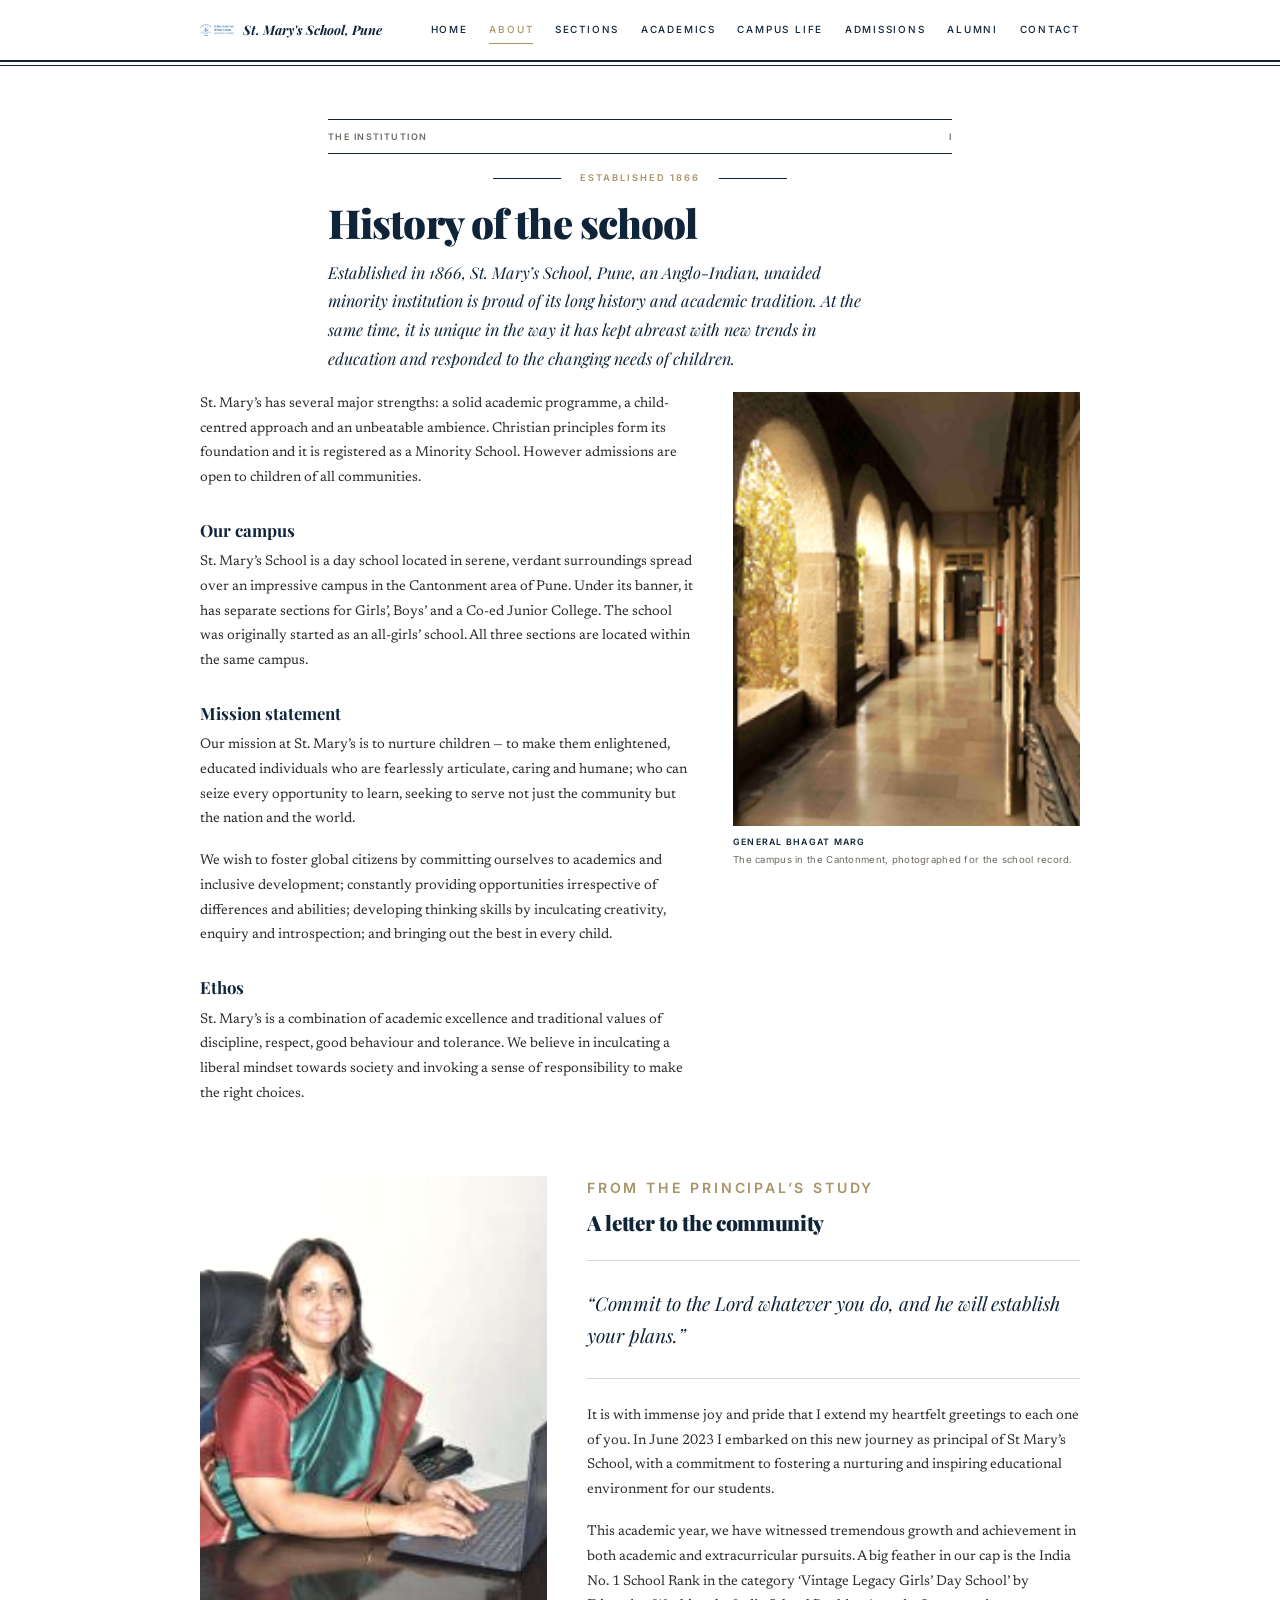
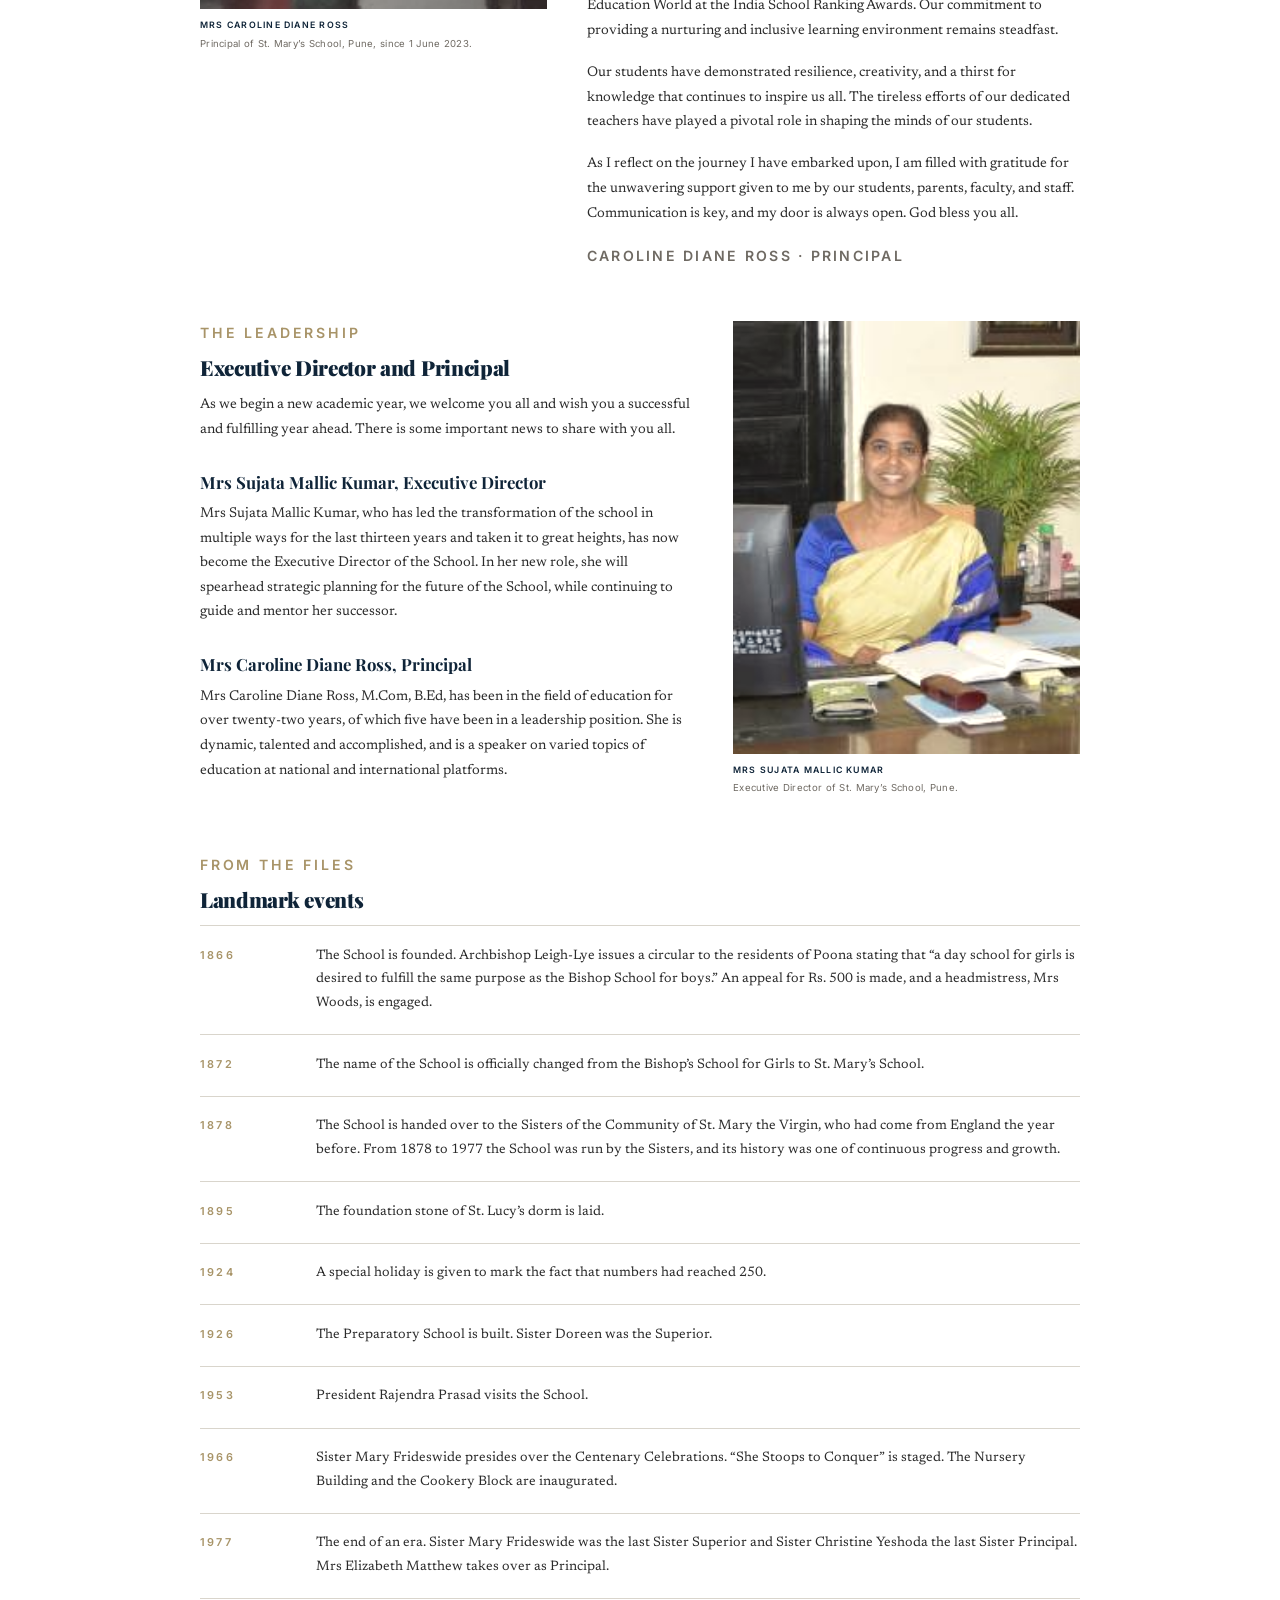
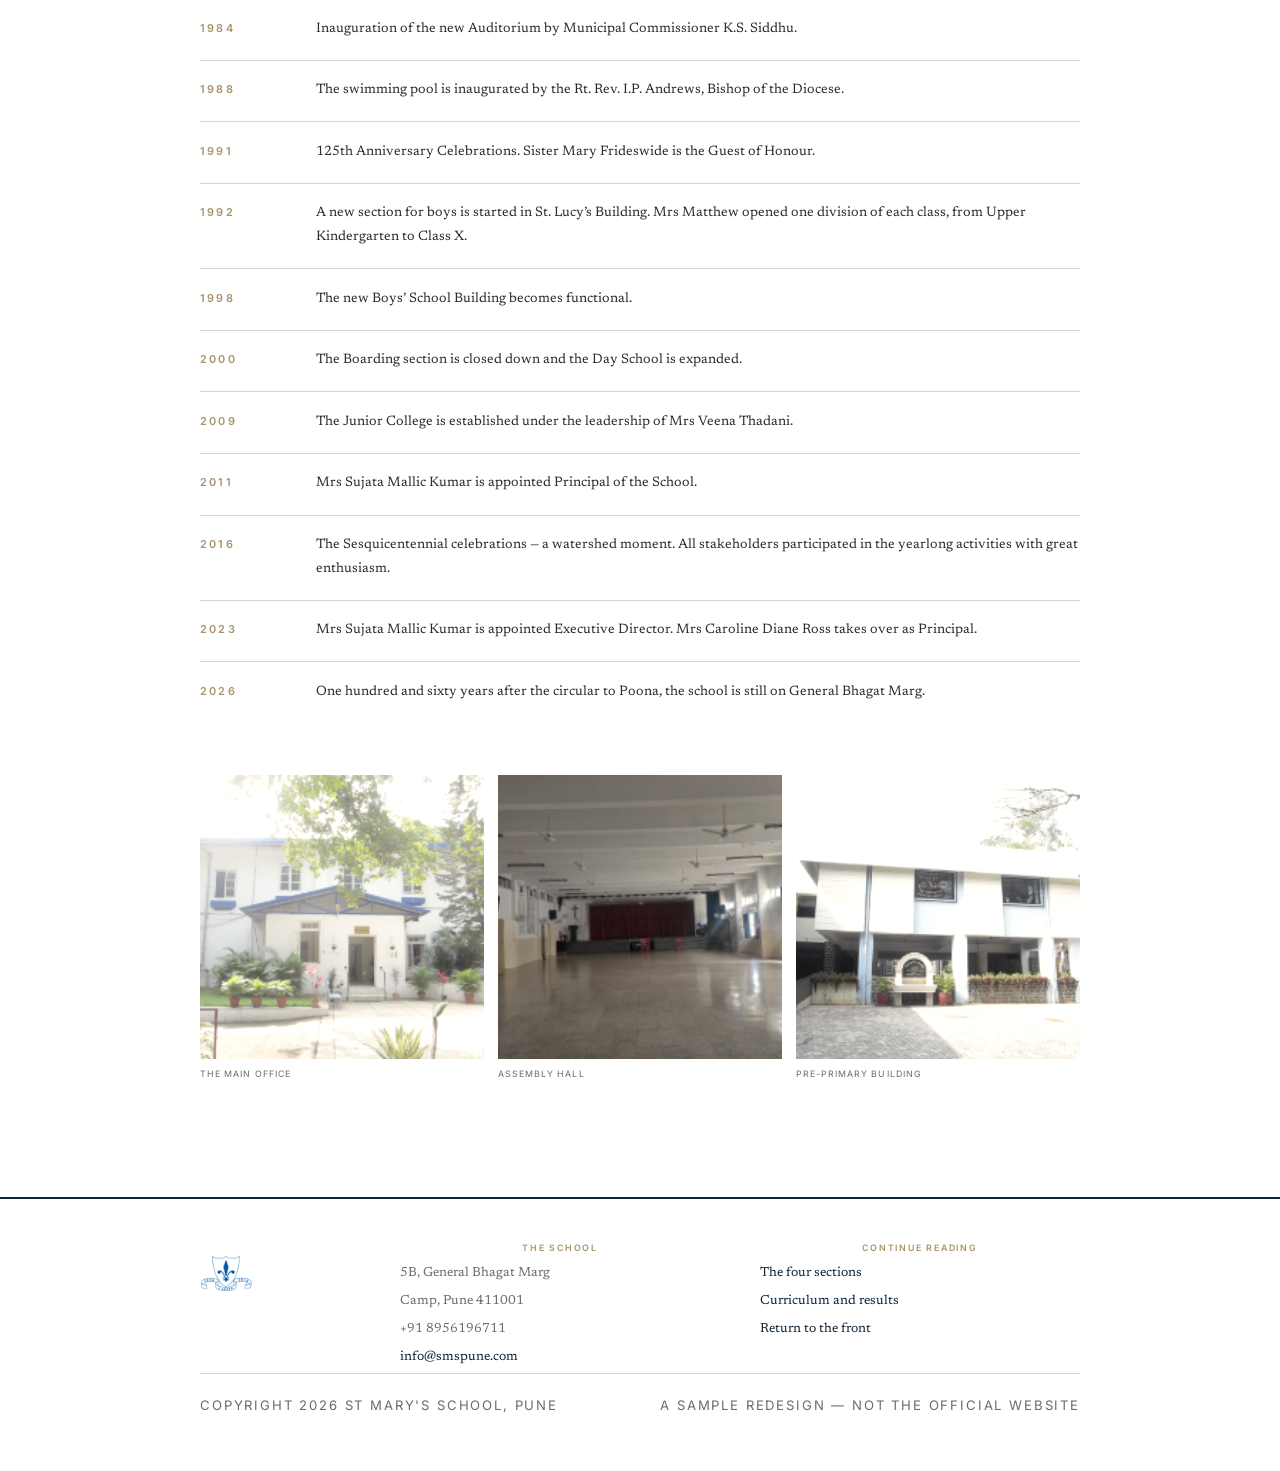
==== commit 71f00056: "Rebuild site with restrained editorial design Rework the visual language around a white paper, navy " ====
--- a/about.html
+++ b/about.html
@@ -1,146 +1,165 @@
 <!DOCTYPE html>
 <html lang="en">
 <head>
-  <meta charset="UTF-8">
-  <meta name="viewport" content="width=device-width, initial-scale=1.0">
-  <title>About — St. Mary's School, Pune</title>
-  <link rel="icon" href="images/logo.png">
-  <link rel="preconnect" href="https://fonts.googleapis.com">
-  <link rel="preconnect" href="https://fonts.gstatic.com" crossorigin>
-  <link href="https://fonts.googleapis.com/css2?family=DM+Sans:ital,opsz,wght@0,9..40,400;0,9..40,500;0,9..40,600;1,9..40,400&family=Fraunces:ital,opsz,wght@0,9..144,500;0,9..144,600;1,9..144,500&family=Source+Serif+4:ital,opsz,wght@0,8..60,400;0,8..60,600;1,8..60,400&display=swap" rel="stylesheet">
-  <link rel="stylesheet" href="css/gazette.css">
+<meta charset="utf-8">
+<meta name="viewport" content="width=device-width, initial-scale=1, viewport-fit=cover">
+<title>History — St. Mary's School, Pune</title>
+<meta name="description" content="The history, mission and leadership of St. Mary's School, Pune, founded 1866.">
+<link rel="icon" href="images/logo.png">
+<link rel="preconnect" href="https://fonts.googleapis.com">
+<link rel="preconnect" href="https://fonts.gstatic.com" crossorigin>
+<link href="https://fonts.googleapis.com/css2?family=Inter:wght@400;500;600;700&family=Newsreader:ital,opsz,wght@0,6..72,400;0,6..72,500;0,6..72,600;0,6..72,700;1,6..72,400;1,6..72,600&family=Playfair+Display:ital,wght@0,500;0,700;0,900;1,400;1,500;1,700&display=swap" rel="stylesheet">
+<link rel="stylesheet" href="css/gazette.css">
 </head>
 <body>
-  <div class="wrap">
-    <header class="top">
-      <a class="brand" href="index.html"><img src="images/logo.png" alt="St. Mary's School, Pune"></a>
-      <button class="menu-btn" type="button" aria-expanded="false">Menu</button>
-      <nav class="nav" aria-label="Primary">
-        <a href="index.html">Home</a>
-        <a class="is-active" href="about.html">About</a>
-        <a href="sections.html">Sections</a>
-        <a href="academics.html">Academics</a>
-        <a href="life.html">Campus Life</a>
-        <a href="admissions.html">Admissions</a>
-        <a href="alumni.html">Alumni</a>
-        <a href="contact.html">Contact</a>
-      </nav>
-    </header>
+<a class="skip-link" href="#main">Skip to content</a>
 
-<p class="page-flag">The institution</p>
-      <h1 class="page-title">History of the School</h1>
-      <p class="page-deck">Established in 1866, St. Mary's School, Pune, an Anglo Indian, unaided minority institution is proud of its long history and academic tradition. At the same time, it is unique in the way it has kept abreast with the new trends in education and has responded to the changing needs of children.</p>
-      <hr class="rule">
+<nav class="topbar" data-nav aria-label="Primary">
+  <div class="topbar__inner">
+    <a class="topbar__home" href="index.html">
+      <img class="topbar__emblem" src="images/logo.png" alt="" width="120" height="120">
+      <span class="topbar__mark">St. Mary's School, Pune</span>
+    </a>
+    <button class="nav-toggle" type="button" data-nav-toggle aria-expanded="false" aria-label="Open menu">
+      <span></span><span></span><span></span>
+    </button>
+    <ul class="menu">
+      <li><a href="index.html">Home</a></li>
+      <li><a href="about.html" aria-current="page">About</a></li>
+      <li><a href="sections.html">Sections</a></li>
+      <li><a href="academics.html">Academics</a></li>
+      <li><a href="life.html">Campus Life</a></li>
+      <li><a href="admissions.html">Admissions</a></li>
+      <li><a href="alumni.html">Alumni</a></li>
+      <li><a href="contact.html">Contact</a></li>
+    </ul>
+  </div>
+</nav>
 
-      <section class="split">
-        <div class="prose">
-          <p>St. Mary's has several major strengths: a solid academic programme, a child centred approach and an unbeatable ambience. Christian principles form its foundation and it is registered as a Minority School. However admissions are open to children of all communities.</p>
-          <h3>Our campus</h3>
-          <p>St. Mary's School is a day school located in serene, verdant surroundings spread over an impressive campus in the Cantonment area of Pune. Under its banner, it has separate sections for Girls', Boys' and a Co-ed Junior College. The school was originally started as an all-girls' school. It now has a separate section for boys and a junior college. All three sections are located within the same campus.</p>
-          <h3>Mission statement</h3>
-          <p>Our mission at St. Mary's is to nurture children – to make them enlightened, educated individuals who are fearlessly articulate, caring and humane; who can seize every opportunity to learn, seeking to serve not just the community but the nation and the world.</p>
-          <p>We wish to foster global citizens by committing ourselves to academics and inclusive development; constantly providing opportunities irrespective of differences and abilities; developing thinking skills by inculcating creativity, enquiry and introspection; and bringing out the best in every child, enabling him or her to make the world a better place, by being true to self and God.</p>
-          <h3>Ethos</h3>
-          <p>St. Mary's is a combination of academic excellence and traditional values of discipline, respect, good behaviour and tolerance. We believe in inculcating a liberal mind set towards society and invoking a sense of responsibility to make the right choices. Our vision is to empower students with versatility, creativity and values so they can achieve their full potential as global citizens who will add value to the world and be leaders of the future.</p>
+<main id="main">
+  <header class="page-head wrap">
+    <p class="page-folio"><span>The institution</span><span>I</span></p>
+    <p class="record">Established 1866</p>
+    <h1 class="page-title">History of the school</h1>
+    <p class="page-deck">Established in 1866, St.&nbsp;Mary&rsquo;s School, Pune, an Anglo-Indian, unaided minority institution is proud of its long history and academic tradition. At the same time, it is unique in the way it has kept abreast with new trends in education and responded to the changing needs of children.</p>
+    <span class="rules--light"></span>
+  </header>
+
+  <article class="article wrap wrap--wide">
+    <section class="split">
+      <div class="prose">
+        <p>St.&nbsp;Mary&rsquo;s has several major strengths: a solid academic programme, a child-centred approach and an unbeatable ambience. Christian principles form its foundation and it is registered as a Minority School. However admissions are open to children of all communities.</p>
+        <h3>Our campus</h3>
+        <p>St.&nbsp;Mary&rsquo;s School is a day school located in serene, verdant surroundings spread over an impressive campus in the Cantonment area of Pune. Under its banner, it has separate sections for Girls&rsquo;, Boys&rsquo; and a Co-ed Junior College. The school was originally started as an all-girls&rsquo; school. All three sections are located within the same campus.</p>
+        <h3>Mission statement</h3>
+        <p>Our mission at St.&nbsp;Mary&rsquo;s is to nurture children &mdash; to make them enlightened, educated individuals who are fearlessly articulate, caring and humane; who can seize every opportunity to learn, seeking to serve not just the community but the nation and the world.</p>
+        <p>We wish to foster global citizens by committing ourselves to academics and inclusive development; constantly providing opportunities irrespective of differences and abilities; developing thinking skills by inculcating creativity, enquiry and introspection; and bringing out the best in every child.</p>
+        <h3>Ethos</h3>
+        <p>St.&nbsp;Mary&rsquo;s is a combination of academic excellence and traditional values of discipline, respect, good behaviour and tolerance. We believe in inculcating a liberal mindset towards society and invoking a sense of responsibility to make the right choices.</p>
+      </div>
+      <figure class="plate plate--tall">
+        <img src="images/campus/campus-banner.png" alt="St. Mary's School campus">
+        <figcaption><b>General Bhagat Marg</b>The campus in the Cantonment, photographed for the school record.</figcaption>
+      </figure>
+    </section>
+
+    <section class="split split--flip">
+      <figure class="plate plate--tall">
+        <img src="images/news/principal.jpg" alt="Mrs Caroline Diane Ross, Principal">
+        <figcaption><b>Mrs Caroline Diane Ross</b>Principal of St.&nbsp;Mary&rsquo;s School, Pune, since 1 June 2023.</figcaption>
+      </figure>
+      <div class="prose">
+        <p class="eyebrow">From the Principal&rsquo;s study</p>
+        <h2>A letter to the community</h2>
+        <div class="pull">
+          <p>&ldquo;Commit to the Lord whatever you do, and he will establish your plans.&rdquo;</p>
         </div>
-        <figure class="portrait">
-          <img src="images/campus/campus-banner.png" alt="St. Mary's School campus">
-          <figcaption class="caption"><strong>General Bhagat Marg.</strong> The campus in the Cantonment, photographed for the school record.</figcaption>
-        </figure>
-      </section>
+        <p>It is with immense joy and pride that I extend my heartfelt greetings to each one of you. In June 2023 I embarked on this new journey as principal of St&nbsp;Mary&rsquo;s School, with a commitment to fostering a nurturing and inspiring educational environment for our students.</p>
+        <p>This academic year, we have witnessed tremendous growth and achievement in both academic and extracurricular pursuits. A big feather in our cap is the India No.&nbsp;1 School Rank in the category &lsquo;Vintage Legacy Girls&rsquo; Day School&rsquo; by Education World at the India School Ranking Awards. Our commitment to providing a nurturing and inclusive learning environment remains steadfast.</p>
+        <p>Our students have demonstrated resilience, creativity, and a thirst for knowledge that continues to inspire us all. The tireless efforts of our dedicated teachers have played a pivotal role in shaping the minds of our students.</p>
+        <p>As I reflect on the journey I have embarked upon, I am filled with gratitude for the unwavering support given to me by our students, parents, faculty, and staff. Communication is key, and my door is always open. God bless you all.</p>
+        <p class="sign">Caroline Diane Ross &middot; Principal</p>
+      </div>
+    </section>
 
-      <section class="split split-rev">
-        <figure class="portrait">
-          <img src="images/news/principal.jpg" alt="Mrs Caroline Diane Ross, Principal">
-          <figcaption class="caption"><strong>Mrs Caroline Diane Ross.</strong> Principal of St. Mary's School, Pune, since 1 June 2023.</figcaption>
-        </figure>
-        <div class="prose">
-          <p class="kicker">From the Principal's study</p>
-          <h2 class="page-title" style="font-size:2.1rem">A letter to the community</h2>
-          <p class="quote">“Commit to the Lord whatever you do, and he will establish your plans.”</p>
-          <p>It is with immense joy and pride that I extend my heartfelt greetings to each one of you. In June 2023 I embarked on this new journey as principal of St Mary's School, with a commitment to fostering a nurturing and inspiring educational environment for our students.</p>
-          <p>This academic year, we have witnessed tremendous growth and achievement in both academic and extracurricular pursuits. A big feather in our cap is the India No. 1 School Rank in the category 'Vintage Legacy Girls' Day School' by Education World at the India School Ranking Awards 2023. Our commitment to providing a nurturing and inclusive learning environment remains steadfast. We have strived to create an atmosphere where every student feels valued and supported, where diversity is celebrated, and where the pursuit of excellence is a shared endeavour.</p>
-          <p>Our students have demonstrated resilience, creativity, and a thirst for knowledge that continues to inspire us all. The tireless efforts of our dedicated teachers have played a pivotal role in shaping the minds of our students, fostering a love for learning that will undoubtedly serve them well in the years to come.</p>
-          <p>As I reflect on the journey I've embarked upon, I am filled with gratitude for the unwavering support and commitment given to me by our students, parents, faculty, and staff. Communication is key, and my door is always open. I am passionate about creating an open and collaborative atmosphere where students, parents, and staff work hand-in-hand to achieve our common goal — the success and well-being of every student.</p>
-          <p>God bless you all.</p>
-          <p><strong>Caroline Diane Ross</strong><br>Principal</p>
+    <section class="split">
+      <div class="prose">
+        <p class="eyebrow">The leadership</p>
+        <h2>Executive Director and Principal</h2>
+        <p>As we begin a new academic year, we welcome you all and wish you a successful and fulfilling year ahead. There is some important news to share with you all.</p>
+        <h3>Mrs Sujata Mallic Kumar, Executive Director</h3>
+        <p>Mrs Sujata Mallic Kumar, who has led the transformation of the school in multiple ways for the last thirteen years and taken it to great heights, has now become the Executive Director of the School. In her new role, she will spearhead strategic planning for the future of the School, while continuing to guide and mentor her successor.</p>
+        <h3>Mrs Caroline Diane Ross, Principal</h3>
+        <p>Mrs Caroline Diane Ross, M.Com, B.Ed, has been in the field of education for over twenty-two years, of which five have been in a leadership position. She is dynamic, talented and accomplished, and is a speaker on varied topics of education at national and international platforms.</p>
+      </div>
+      <figure class="plate plate--tall">
+        <img src="images/news/executive-director.jpg" alt="Mrs Sujata Mallic Kumar, Executive Director">
+        <figcaption><b>Mrs Sujata Mallic Kumar</b>Executive Director of St.&nbsp;Mary&rsquo;s School, Pune.</figcaption>
+      </figure>
+    </section>
+
+    <section>
+      <p class="eyebrow">From the files</p>
+      <h2>Landmark events</h2>
+      <ul class="timeline">
+        <li><b>1866</b><p>The School is founded. Archbishop Leigh-Lye issues a circular to the residents of Poona stating that &ldquo;a day school for girls is desired to fulfill the same purpose as the Bishop School for boys.&rdquo; An appeal for Rs.&nbsp;500 is made, and a headmistress, Mrs Woods, is engaged.</p></li>
+        <li><b>1872</b><p>The name of the School is officially changed from the Bishop&rsquo;s School for Girls to St.&nbsp;Mary&rsquo;s School.</p></li>
+        <li><b>1878</b><p>The School is handed over to the Sisters of the Community of St.&nbsp;Mary the Virgin, who had come from England the year before. From 1878 to 1977 the School was run by the Sisters, and its history was one of continuous progress and growth.</p></li>
+        <li><b>1895</b><p>The foundation stone of St.&nbsp;Lucy&rsquo;s dorm is laid.</p></li>
+        <li><b>1924</b><p>A special holiday is given to mark the fact that numbers had reached 250.</p></li>
+        <li><b>1926</b><p>The Preparatory School is built. Sister Doreen was the Superior.</p></li>
+        <li><b>1953</b><p>President Rajendra Prasad visits the School.</p></li>
+        <li><b>1966</b><p>Sister Mary Frideswide presides over the Centenary Celebrations. &ldquo;She Stoops to Conquer&rdquo; is staged. The Nursery Building and the Cookery Block are inaugurated.</p></li>
+        <li><b>1977</b><p>The end of an era. Sister Mary Frideswide was the last Sister Superior and Sister Christine Yeshoda the last Sister Principal. Mrs Elizabeth Matthew takes over as Principal.</p></li>
+        <li><b>1984</b><p>Inauguration of the new Auditorium by Municipal Commissioner K.S. Siddhu.</p></li>
+        <li><b>1988</b><p>The swimming pool is inaugurated by the Rt. Rev. I.P. Andrews, Bishop of the Diocese.</p></li>
+        <li><b>1991</b><p>125th Anniversary Celebrations. Sister Mary Frideswide is the Guest of Honour.</p></li>
+        <li><b>1992</b><p>A new section for boys is started in St.&nbsp;Lucy&rsquo;s Building. Mrs Matthew opened one division of each class, from Upper Kindergarten to Class&nbsp;X.</p></li>
+        <li><b>1998</b><p>The new Boys&rsquo; School Building becomes functional.</p></li>
+        <li><b>2000</b><p>The Boarding section is closed down and the Day School is expanded.</p></li>
+        <li><b>2009</b><p>The Junior College is established under the leadership of Mrs Veena Thadani.</p></li>
+        <li><b>2011</b><p>Mrs Sujata Mallic Kumar is appointed Principal of the School.</p></li>
+        <li><b>2016</b><p>The Sesquicentennial celebrations &mdash; a watershed moment. All stakeholders participated in the yearlong activities with great enthusiasm.</p></li>
+        <li><b>2023</b><p>Mrs Sujata Mallic Kumar is appointed Executive Director. Mrs Caroline Diane Ross takes over as Principal.</p></li>
+        <li><b>2026</b><p>One hundred and sixty years after the circular to Poona, the school is still on General Bhagat Marg.</p></li>
+      </ul>
+    </section>
+
+    <section>
+      <div class="gallery">
+        <figure><img src="images/campus/main-office.png" alt="Main office"><figcaption>The main office</figcaption></figure>
+        <figure><img src="images/campus/assembly-hall.png" alt="Assembly hall"><figcaption>Assembly hall</figcaption></figure>
+        <figure><img src="images/campus/pre-primary.png" alt="Pre-primary building"><figcaption>Pre-primary building</figcaption></figure>
+      </div>
+    </section>
+  </article>
+</main>
+
+  <footer class="foot">
+    <div class="wrap wrap--wide">
+      <div class="foot__grid">
+        <img class="foot__emblem" src="images/footer-logo.png" alt="St. Mary's School, Pune">
+        <div class="foot__block">
+          <h4>The school</h4>
+          <p>5B, General Bhagat Marg</p>
+          <p>Camp, Pune 411001</p>
+          <p>+91 8956196711</p>
+          <p><a href="mailto:info@smspune.com">info@smspune.com</a></p>
         </div>
-      </section>
+        <div class="foot__block">
+          <h4>Continue reading</h4>
+        <p><a href="sections.html">The four sections</a></p>
+        <p><a href="academics.html">Curriculum and results</a></p>
+        <p><a href="index.html">Return to the front</a></p>
+        </div>
+      </div>
+      <p class="colophon">
+        <span>Copyright 2026 St Mary's School, Pune</span>
+        <span>A sample redesign &mdash; not the official website</span>
+      </p>
+    </div>
+  </footer>
 
-      <section class="split">
-        <div class="prose">
-          <p class="kicker">The leadership</p>
-          <h2 class="page-title" style="font-size:2.1rem">Executive Director and Principal</h2>
-          <p>As we begin a new academic year, we welcome you all and wish you a successful and fulfilling year ahead. There is some important news to share with you all.</p>
-          <h3>Mrs. Sujata Mallic Kumar, Executive Director</h3>
-          <p>Mrs. Sujata Mallic Kumar, who has led the transformation of the school in multiple ways, for the last thirteen years and taken it to great heights, has now become the Executive Director of the School. In her new role, she will spearhead strategic planning for the future of the School, while continuing to guide and mentor her successor, Mrs Caroline Diane Ross, who has taken charge as Principal of the School with effect from 1st June 2023.</p>
-          <h3>Mrs Caroline Diane Ross, Principal</h3>
-          <p>Mrs Caroline Diane Ross, M. Com, B Ed, has been in the field of Education for over twenty-two years of which five years have been in a leadership position. She is dynamic, talented and accomplished and is a speaker on varied topics of education at national and international platforms. She is poised to take the school forward and we assure you that your wards are in competent hands.</p>
-        </div>
-        <figure class="portrait">
-          <img src="images/news/executive-director.jpg" alt="Mrs Sujata Mallic Kumar, Executive Director">
-          <figcaption class="caption"><strong>Mrs. Sujata Mallic Kumar.</strong> Executive Director of St. Mary's School, Pune.</figcaption>
-        </figure>
-      </section>
-
-      <p class="kicker">From the files</p>
-      <h2 class="page-title" style="font-size:2.2rem">Landmark events</h2>
-      <div class="timeline">
-        <article class="event"><b>1866</b><p>The School is founded. Archbishop Leigh-Lye issues a circular to the residents of Poona stating that “a day school for girls is desired to fulfill the same purpose as the Bishop School for boys…..” An appeal for Rs. 500/- is made, and a headmistress, Mrs. Woods, is engaged.</p></article>
-        <article class="event"><b>1872</b><p>The name of the School is officially changed from the Bishop's School for Girls, to St. Mary's School.</p></article>
-        <article class="event"><b>1878</b><p>The School is handed over to the Sisters of the Community of St. Mary the Virgin. They had come from England the year before. From 1878 to 1977, the School was run by the Sisters. In their hands the history of the School was one of continuous progress and growth.</p></article>
-        <article class="event"><b>1895</b><p>The foundation stone of St. Lucy's dorm is laid.</p></article>
-        <article class="event"><b>1924</b><p>A special holiday is given to mark the fact that the numbers had reached 250.</p></article>
-        <article class="event"><b>1926</b><p>The Preparatory School is built. Sister Doreen was the Superior.</p></article>
-        <article class="event"><b>1953</b><p>President Rajendra Prasad visits the School.</p></article>
-        <article class="event"><b>1966</b><p>Sister Mary Frideswide presides over the Centenary Celebrations. “She Stoops to Conquer” is staged. The Nursery Building and the Cookery Block are inaugurated.</p></article>
-        <article class="event"><b>1977</b><p>The end of an era. Sister Mary Frideswide was the Last Sister Superior and Sister Christine Yeshoda the Last Sister Principal. Mrs. Elizabeth Matthew takes over as Principal.</p></article>
-        <article class="event"><b>1984</b><p>Inauguration of the new Auditorium by Municipal Commissioner K.S. Siddhu.</p></article>
-        <article class="event"><b>1988</b><p>The swimming pool is inaugurated by the Rt. Rev I. P. Andrews, Bishop of the Diocese.</p></article>
-        <article class="event"><b>1991</b><p>125th Anniversary Celebrations. Sister Mary Frideswide is the Guest of Honour.</p></article>
-        <article class="event"><b>1992</b><p>A new section for boys is started in St. Lucy's Building. Mrs. Matthew opened one division of each class, from Upper Kindergarten to Class X.</p></article>
-        <article class="event"><b>1998</b><p>The New Boys' School Building becomes functional.</p></article>
-        <article class="event"><b>2000</b><p>The Boarding section is closed down and the Day School is expanded.</p></article>
-        <article class="event"><b>2009</b><p>The Junior College is established under the leadership of Mrs. Veena Thadani.</p></article>
-        <article class="event"><b>2011</b><p>Mrs. Sujata Mallic Kumar is appointed Principal of the School.</p></article>
-        <article class="event"><b>2016</b><p>The Sesquicentennial celebrations — a watershed moment. All stakeholders participated in the yearlong activities with great enthusiasm. The Parents' Committee organised fund-raisers to upgrade the School infrastructure.</p></article>
-        <article class="event"><b>2023</b><p>Mrs. Sujata Mallic Kumar is appointed Executive Director. Mrs Caroline Diane Ross takes over as Principal.</p></article>
-        <article class="event"><b>2026</b><p>One hundred and sixty years after the circular to Poona, the school is still on General Bhagat Marg.</p></article>
-      </div>
-
-      <div class="gallery">
-        <figure>
-          <img src="images/campus/main-office.png" alt="Main office">
-          <figcaption>The main office</figcaption>
-        </figure>
-        <figure>
-          <img src="images/campus/assembly-hall.png" alt="Assembly hall">
-          <figcaption>Assembly hall</figcaption>
-        </figure>
-        <figure>
-          <img src="images/campus/pre-primary.png" alt="Pre-primary building">
-          <figcaption>The pre-primary building</figcaption>
-        </figure>
-      </div>
-
-      <footer class="colophon">
-        <img src="images/footer-logo.png" alt="St. Mary's School, Pune">
-        <div>
-          <h4>Contact us</h4>
-          <p>5B, General Bhagat Marg, Camp, Pune, 411001</p>
-          <p>+91 8956196711 · <a href="mailto:info@smspune.com">info@smspune.com</a></p>
-        </div>
-        <div>
-          <h4>Continue reading</h4>
-          <p><a href="sections.html">The four sections of the school</a></p>
-          <p><a href="index.html">Return to the front page</a></p>
-        </div>
-        <div class="legal">
-          <span>Copyright 2026 St Mary's School, Pune. All rights reserved.</span>
-          <span class="sample-note">A sample redesign for demonstration — not the official website.</span>
-        </div>
-      </footer>
-  </div>
-  <script src="js/gazette.js"></script>
+<script src="js/gazette.js"></script>
 </body>
 </html>
--- a/css/gazette.css
+++ b/css/gazette.css
@@ -1,614 +1,1428 @@
+/* ==========================================================================
+   St. Mary's School, Pune — 160th year
+   ========================================================================== */
+
 :root {
-  --bg: #f6f3ed;
-  --ink: #141414;
-  --muted: #6a6560;
-  --line: #d9d2c6;
-  --gold: #8c7348;
-  --navy: #1a365d;
-  --card: #fffdf8;
-  --serif: "Fraunces", "Iowan Old Style", Georgia, serif;
-  --body: "Source Serif 4", Georgia, serif;
-  --sans: "DM Sans", "Helvetica Neue", Helvetica, Arial, sans-serif;
-}
-
-* { box-sizing: border-box; margin: 0; padding: 0; }
-
-html { scroll-behavior: smooth; }
+  --paper: #ffffff;
+  --ink: #0f2438;
+  --body-ink: #2b2b2b;
+  --quiet: #6f6a63;
+  --accent: #a89468;
+  --rule: #d9d5cc;
+  --well: #f8f6f1;
+  --ease: cubic-bezier(0.22, 1, 0.36, 1);
+
+  --display: "Playfair Display", "Times New Roman", Times, serif;
+  --body: "Newsreader", Georgia, "Times New Roman", serif;
+  --utility: "Inter", -apple-system, BlinkMacSystemFont, "Segoe UI", sans-serif;
+
+  --nav-height: 3.75rem;
+  --gutter: 1.5rem;
+}
+
+*,
+*::before,
+*::after {
+  box-sizing: border-box;
+}
+
+html {
+  -webkit-text-size-adjust: 100%;
+  scroll-behavior: smooth;
+  overflow-x: hidden;
+  background: var(--paper);
+}
 
 body {
+  margin: 0;
+  background: var(--paper);
+  color: var(--body-ink);
   font-family: var(--body);
-  background: var(--bg);
+  font-size: 0.9rem;
+  line-height: 1.75;
+  font-optical-sizing: auto;
+  font-feature-settings: "kern" 1, "liga" 1;
+  -webkit-font-smoothing: antialiased;
+  -moz-osx-font-smoothing: grayscale;
+  text-rendering: optimizeLegibility;
+  padding-top: calc(var(--nav-height) + 0.45rem);
+  overflow-x: hidden;
+  text-align: center;
+}
+
+::selection {
+  background: var(--ink);
+  color: var(--paper);
+}
+
+img {
+  max-width: 100%;
+  height: auto;
+  display: block;
+  margin: 0 auto;
+  color: transparent;
+}
+
+h1,
+h2,
+h3,
+h4 {
+  font-family: var(--display);
+  font-weight: 700;
   color: var(--ink);
-  font-size: 18px;
-  line-height: 1.65;
-}
-
-img { max-width: 100%; display: block; }
-
-a { color: var(--ink); text-decoration: none; }
-a:hover { color: var(--gold); }
+  line-height: 1.18;
+  margin: 0 auto;
+  text-align: center;
+}
+
+p {
+  margin: 0 0 1.25em;
+}
+
+a {
+  color: var(--ink);
+  text-decoration: none;
+  border-bottom: 1px solid var(--rule);
+  transition: color 0.35s var(--ease), border-color 0.35s var(--ease);
+}
+
+a:hover {
+  color: var(--accent);
+  border-bottom-color: var(--accent);
+}
+
+:focus-visible {
+  outline: 2px solid var(--ink);
+  outline-offset: 2px;
+}
+
+.skip-link {
+  position: absolute;
+  left: -9999px;
+}
+
+.skip-link:focus {
+  left: 1rem;
+  top: 1rem;
+  z-index: 80;
+  background: var(--paper);
+  padding: 0.6rem 0.9rem;
+  border: 1px solid var(--ink);
+}
 
 .wrap {
-  max-width: 1120px;
+  width: 100%;
+  max-width: 42rem;
   margin: 0 auto;
-  padding: 0 28px 80px;
-}
-
-.top {
+  padding-left: var(--gutter);
+  padding-right: var(--gutter);
+}
+
+.wrap--wide {
+  max-width: 58rem;
+}
+
+/* --------------------------------------------------------------------------
+   Masthead navigation
+   -------------------------------------------------------------------------- */
+
+.topbar {
+  position: fixed;
+  top: 0;
+  left: 0;
+  right: 0;
+  z-index: 50;
+  background: var(--paper);
+  border-bottom: 2px solid var(--ink);
+  box-shadow: 0 3px 0 0 var(--paper), 0 4px 0 0 var(--ink);
+  transition: box-shadow 0.35s var(--ease);
+}
+
+.topbar.is-scrolled {
+  box-shadow: 0 3px 0 0 var(--paper), 0 4px 0 0 var(--ink),
+    0 10px 22px rgba(15, 36, 56, 0.06);
+}
+
+.topbar__inner {
   display: flex;
   align-items: center;
   justify-content: space-between;
-  gap: 20px;
-  padding: 18px 0;
+  min-height: var(--nav-height);
+  max-width: 58rem;
+  margin: 0 auto;
+  padding: 0.35rem var(--gutter);
+}
+
+.topbar a {
+  border-bottom: 0;
+}
+
+.topbar__home {
+  display: flex;
+  align-items: center;
+  gap: 0.6rem;
+  min-width: 0;
+}
+
+.topbar__emblem {
+  width: 2.1rem;
+  height: 2.1rem;
+  flex-shrink: 0;
+  object-fit: contain;
+}
+
+.topbar__mark {
+  font-family: var(--display);
+  font-weight: 700;
+  font-style: italic;
+  font-size: 0.82rem;
+  color: var(--ink);
+  white-space: nowrap;
+  overflow: hidden;
+  text-overflow: ellipsis;
+}
+
+.nav-toggle {
+  width: 2.5rem;
+  height: 2.5rem;
+  border: 0;
+  background: transparent;
+  padding: 0;
+  display: flex;
+  flex-direction: column;
+  align-items: center;
+  justify-content: center;
+  gap: 5px;
+  cursor: pointer;
+}
+
+.nav-toggle span {
+  display: block;
+  width: 1.15rem;
+  height: 1.5px;
+  background: var(--ink);
+}
+
+.menu {
+  display: none;
+  position: absolute;
+  top: 100%;
+  left: 0;
+  right: 0;
+  list-style: none;
+  margin: 0;
+  padding: 0.5rem var(--gutter) 1rem;
+  background: var(--paper);
+  border-top: 1px solid var(--rule);
+  border-bottom: 2px solid var(--ink);
+  text-align: center;
+}
+
+.topbar.is-open .menu {
+  display: block;
+}
+
+.menu a {
+  display: block;
+  padding: 0.75rem 0;
+  font-family: var(--utility);
+  font-size: 0.68rem;
+  font-weight: 500;
+  letter-spacing: 0.16em;
+  text-transform: uppercase;
+  color: var(--ink);
+}
+
+.menu a[aria-current="page"] {
+  color: var(--accent);
+}
+
+/* --------------------------------------------------------------------------
+   Masthead
+   -------------------------------------------------------------------------- */
+
+.masthead {
+  text-align: center;
+  padding-top: 2.6rem;
+  padding-bottom: 2rem;
+}
+
+.folio {
+  font-family: var(--utility);
+  font-size: 0.58rem;
+  font-weight: 600;
+  letter-spacing: 0.2em;
+  text-transform: uppercase;
+  color: var(--quiet);
+  margin: 0 0 1rem;
+  padding: 0.45rem 0;
+  border-top: 1px solid var(--ink);
   border-bottom: 1px solid var(--ink);
 }
 
-.brand img {
-  height: 52px;
-  width: auto;
-}
-
-.nav {
+.record {
+  font-family: var(--utility);
+  font-size: 0.58rem;
+  font-weight: 600;
+  letter-spacing: 0.22em;
+  text-transform: uppercase;
+  color: var(--accent);
+  margin: 0 0 0.9rem;
+}
+
+.masthead__brand {
   display: flex;
-  flex-wrap: wrap;
-  justify-content: flex-end;
-  gap: 6px 18px;
-}
-
-.nav a {
-  font-family: var(--sans);
-  font-size: 12px;
+  flex-direction: column;
+  align-items: center;
+  justify-content: center;
+  gap: 0.7rem;
+  margin: 0 auto 0.15rem;
+}
+
+.masthead__emblem {
+  width: 3.1rem;
+  height: auto;
+  margin: 0;
+}
+
+.masthead__name {
+  font-weight: 900;
+  font-size: clamp(1.5rem, 6.4vw, 2.6rem);
+  letter-spacing: -0.02em;
+  line-height: 1.06;
+  margin: 0;
+  text-align: center;
+}
+
+.masthead__est {
+  display: block;
+  font-family: var(--utility);
+  font-size: 0.58rem;
+  font-weight: 600;
+  letter-spacing: 0.34em;
+  text-transform: uppercase;
+  color: var(--accent);
+  margin-bottom: 0.4rem;
+}
+
+.rules {
+  display: block;
+  width: 100%;
+  height: 9px;
+  margin: 1rem 0 1.15rem;
+  border-top: 3px solid var(--ink);
+  border-bottom: 1px solid var(--ink);
+}
+
+.rules--light {
+  height: 6px;
+  margin: 1.25rem 0 1.35rem;
+  border-top: 1px solid var(--ink);
+  border-bottom: 1px solid var(--rule);
+}
+
+.masthead__deck {
+  font-family: var(--display);
+  font-style: italic;
+  font-weight: 400;
+  font-size: clamp(0.9rem, 3.2vw, 1.05rem);
+  line-height: 1.75;
+  color: var(--ink);
+  max-width: 24rem;
+  margin: 0 auto 1.5rem;
+}
+
+/* --------------------------------------------------------------------------
+   Front
+   -------------------------------------------------------------------------- */
+
+.front {
+  padding-top: 0.15rem;
+  padding-bottom: 1.5rem;
+}
+
+.kicker {
+  font-family: var(--display);
+  font-style: italic;
+  font-weight: 500;
+  font-size: 0.92rem;
+  color: var(--accent);
+  margin: 0 0 0.75rem;
+  text-align: center;
+}
+
+.lead {
+  padding-bottom: 2.35rem;
+  text-align: center;
+}
+
+.lead__headline {
+  font-family: var(--display);
+  font-weight: 900;
+  font-size: clamp(1.6rem, 7vw, 2.15rem);
+  line-height: 1.14;
+  letter-spacing: -0.02em;
+  color: var(--ink);
+  max-width: 22rem;
+  margin: 0 auto 0.9rem;
+  text-wrap: balance;
+}
+
+.byline {
+  font-family: var(--utility);
+  font-size: 0.55rem;
+  font-weight: 600;
   letter-spacing: 0.14em;
   text-transform: uppercase;
+  color: var(--quiet);
+  margin: 0 0 1.05rem;
+}
+
+.dek {
+  max-width: 24rem;
+  margin: 0 auto 1.4rem;
+  line-height: 1.8;
+}
+
+.more {
+  display: inline-block;
+  font-family: var(--utility);
+  font-size: 0.62rem;
+  font-weight: 600;
+  letter-spacing: 0.16em;
+  text-transform: uppercase;
+  border-bottom: 1px solid var(--ink);
+  padding-bottom: 2px;
+}
+
+/* Index / contents */
+
+.index {
+  border-top: 1px solid var(--ink);
+  padding-top: 1.1rem;
+}
+
+.index__label {
+  font-family: var(--display);
+  font-style: italic;
+  font-size: 0.9rem;
+  color: var(--accent);
+  margin: 0 0 0.6rem;
+}
+
+.index__list {
+  list-style: none;
+  margin: 0;
+  padding: 0;
+}
+
+.index__list li {
+  display: flex;
+  align-items: baseline;
+  gap: 0.5rem;
+  padding: 0.5rem 0;
+  border-bottom: 1px solid var(--rule);
+  font-family: var(--utility);
+  font-size: 0.7rem;
+  letter-spacing: 0.04em;
+  text-align: left;
+}
+
+.index__list a {
+  border-bottom: 0;
+}
+
+.index__dots {
+  flex: 1;
+  border-bottom: 1px dotted var(--rule);
+  transform: translateY(-3px);
+}
+
+.index__folio {
+  color: var(--accent);
+  font-size: 0.62rem;
+  letter-spacing: 0.12em;
+  text-transform: uppercase;
+}
+
+/* --------------------------------------------------------------------------
+   Plates (photographs)
+   -------------------------------------------------------------------------- */
+
+.plate {
+  margin: 0 0 1.6rem;
+}
+
+.plate img {
+  width: 100%;
+  object-fit: cover;
+  filter: sepia(0.14) saturate(0.86) contrast(1.02);
+}
+
+.plate--tall img {
+  aspect-ratio: 4 / 5;
+}
+
+.plate--wide img {
+  aspect-ratio: 16 / 10;
+}
+
+.plate figcaption {
+  font-family: var(--utility);
+  font-size: 0.6rem;
+  line-height: 1.7;
+  letter-spacing: 0.03em;
+  color: var(--quiet);
+  padding-top: 0.55rem;
+}
+
+.plate figcaption b {
+  display: block;
+  color: var(--ink);
+  font-weight: 600;
+  letter-spacing: 0.14em;
+  text-transform: uppercase;
+  font-size: 0.55rem;
+  margin-bottom: 0.15rem;
+}
+
+/* --------------------------------------------------------------------------
+   Numbers
+   -------------------------------------------------------------------------- */
+
+.ledger {
+  border-top: 1px solid var(--ink);
+  border-bottom: 1px solid var(--ink);
+  padding: 1.5rem 0 1.15rem;
+  margin: 0 0 3rem;
+}
+
+.ledger__label {
+  font-family: var(--utility);
+  font-size: 0.56rem;
+  font-weight: 600;
+  letter-spacing: 0.22em;
+  text-transform: uppercase;
+  color: var(--accent);
+  margin: 0 0 1.1rem;
+}
+
+.ledger__grid {
+  display: grid;
+  grid-template-columns: 1fr 1fr;
+  gap: 1.35rem 1rem;
+}
+
+.stat b {
+  display: block;
+  font-family: var(--display);
+  font-weight: 900;
+  font-size: 1.85rem;
+  line-height: 1;
+  color: var(--ink);
+  letter-spacing: -0.02em;
+}
+
+.stat span {
+  display: block;
+  margin-top: 0.4rem;
+  font-family: var(--utility);
+  font-size: 0.55rem;
   font-weight: 500;
-}
-
-.nav a.is-active { color: var(--gold); }
-
-.menu-btn {
-  display: none;
+  letter-spacing: 0.13em;
+  text-transform: uppercase;
+  color: var(--quiet);
+  line-height: 1.6;
+}
+
+/* --------------------------------------------------------------------------
+   Columns of stories
+   -------------------------------------------------------------------------- */
+
+.columns {
+  display: grid;
+  gap: 0;
+  padding-bottom: 3rem;
+}
+
+.column {
+  padding: 1.9rem 0;
+  border-top: 1px solid var(--rule);
+  text-align: center;
+}
+
+.column:first-child {
+  border-top: 0;
+  padding-top: 0.25rem;
+}
+
+.column__eyebrow {
+  font-family: var(--utility);
+  font-size: 0.55rem;
+  font-weight: 600;
+  letter-spacing: 0.2em;
+  text-transform: uppercase;
+  color: var(--accent);
+  margin: 0 0 0.55rem;
+}
+
+.column h2 {
+  font-size: 1.22rem;
+  font-weight: 700;
+  margin: 0 0 0.7rem;
+  max-width: 20rem;
+}
+
+.column p {
+  margin: 0 0 0.9rem;
+}
+
+.column .plate {
+  margin-bottom: 1rem;
+}
+
+.column .plate img {
+  aspect-ratio: 4 / 3;
+}
+
+/* --------------------------------------------------------------------------
+   Section headings
+   -------------------------------------------------------------------------- */
+
+.section {
+  padding-bottom: 3rem;
+}
+
+.section__head {
+  margin: 0 0 1.6rem;
+}
+
+.section__head h2 {
+  font-size: clamp(1.3rem, 5vw, 1.7rem);
+  font-weight: 900;
+  letter-spacing: -0.015em;
+  max-width: 24rem;
+}
+
+/* Awards / numbered record */
+
+.record-list {
+  list-style: none;
+  margin: 0;
+  padding: 0;
+  counter-reset: rec;
+}
+
+.record-list li {
+  counter-increment: rec;
+  padding: 1.35rem 0;
+  border-top: 1px solid var(--rule);
+  text-align: center;
+}
+
+.record-list li::before {
+  content: counter(rec, decimal-leading-zero);
+  display: block;
+  font-family: var(--utility);
+  font-size: 0.58rem;
+  font-weight: 600;
+  letter-spacing: 0.18em;
+  color: var(--accent);
+  margin-bottom: 0.5rem;
+}
+
+.record-list h3 {
+  font-size: 1.1rem;
+  margin: 0 0 0.45rem;
+  max-width: 22rem;
+}
+
+.record-list p {
+  margin: 0;
+  font-size: 0.85rem;
+}
+
+/* Gallery */
+
+.gallery {
+  display: grid;
+  grid-template-columns: 1fr 1fr;
+  gap: 0.65rem;
+}
+
+.gallery figure {
+  margin: 0;
+}
+
+.gallery img {
+  width: 100%;
+  aspect-ratio: 1 / 1;
+  object-fit: cover;
+  filter: sepia(0.14) saturate(0.86) contrast(1.02);
+}
+
+.gallery figcaption {
+  font-family: var(--utility);
+  font-size: 0.55rem;
+  letter-spacing: 0.12em;
+  text-transform: uppercase;
+  color: var(--quiet);
+  padding-top: 0.4rem;
+}
+
+/* Notice / call-out box */
+
+.notice {
+  background: var(--well);
+  border-top: 3px solid var(--ink);
+  border-bottom: 1px solid var(--ink);
+  padding: 1.75rem var(--gutter);
+  margin: 0 0 3rem;
+}
+
+.notice h2 {
+  font-size: 1.3rem;
+  margin: 0 0 0.6rem;
+  max-width: 20rem;
+}
+
+.notice p {
+  margin: 0 auto 1.2rem;
+  max-width: 24rem;
+  font-size: 0.85rem;
+}
+
+.stack {
+  display: grid;
+  gap: 0.5rem;
+  max-width: 20rem;
+  margin: 0 auto;
+}
+
+.stack a,
+.btn {
+  display: block;
+  border: 1px solid var(--ink);
+  border-bottom: 1px solid var(--ink);
+  padding: 0.7rem 0.9rem;
+  font-family: var(--utility);
+  font-size: 0.6rem;
+  font-weight: 600;
+  letter-spacing: 0.16em;
+  text-transform: uppercase;
+  text-align: center;
+  background: var(--paper);
+  color: var(--ink);
+  cursor: pointer;
+}
+
+.stack a:hover,
+.btn:hover {
   background: var(--ink);
-  color: var(--bg);
-  border: 0;
-  font-family: var(--sans);
-  letter-spacing: 0.14em;
-  text-transform: uppercase;
-  font-size: 12px;
-  padding: 8px 12px;
-  cursor: pointer;
-}
-
-.mast {
+  color: var(--paper);
+  border-color: var(--ink);
+}
+
+/* Values list */
+
+.plain-list {
+  list-style: none;
+  margin: 0;
+  padding: 0;
   text-align: center;
-  padding: 36px 0 28px;
-}
-
-.mast-meta {
+}
+
+.plain-list li {
+  padding: 0.9rem 0;
+  border-top: 1px solid var(--rule);
+  font-size: 0.85rem;
+  line-height: 1.75;
+}
+
+.plain-list li:first-child {
+  border-top: 0;
+}
+
+/* --------------------------------------------------------------------------
+   Inner pages
+   -------------------------------------------------------------------------- */
+
+.page-head {
+  text-align: center;
+  padding-top: 2.4rem;
+  padding-bottom: 0.5rem;
+}
+
+.page-folio {
+  font-family: var(--utility);
+  font-size: 0.56rem;
+  font-weight: 600;
+  letter-spacing: 0.22em;
+  text-transform: uppercase;
+  color: var(--quiet);
+  margin: 0 0 1rem;
+  padding: 0.45rem 0;
+  border-top: 1px solid var(--ink);
+  border-bottom: 1px solid var(--ink);
   display: flex;
   justify-content: space-between;
-  gap: 12px;
-  font-family: var(--sans);
-  font-size: 11px;
-  letter-spacing: 0.18em;
-  text-transform: uppercase;
-  color: var(--muted);
-}
-
-.mast-rule {
-  display: flex;
-  align-items: center;
-  gap: 16px;
-  margin: 18px 0 10px;
-  font-family: var(--sans);
-  font-size: 11px;
-  letter-spacing: 0.22em;
-  text-transform: uppercase;
-  color: var(--gold);
-}
-
-.mast-rule::before,
-.mast-rule::after {
-  content: "";
-  flex: 1;
-  height: 1px;
-  background: var(--ink);
-}
-
-.mast-name {
-  font-family: var(--serif);
-  font-weight: 600;
-  font-size: clamp(2.4rem, 7vw, 5.4rem);
-  letter-spacing: -0.03em;
-  line-height: 0.92;
-}
-
-.mast-place {
-  font-family: var(--serif);
+}
+
+.page-title {
+  font-size: clamp(1.7rem, 7vw, 2.5rem);
+  font-weight: 900;
+  letter-spacing: -0.022em;
+  line-height: 1.1;
+  margin: 0 auto 0.8rem;
+  max-width: 24rem;
+}
+
+.page-deck {
+  font-family: var(--display);
   font-style: italic;
-  font-size: clamp(1.4rem, 3vw, 2.1rem);
-  margin-top: 6px;
-}
-
-.mast-sub {
-  margin-top: 12px;
-  font-family: var(--sans);
-  font-size: 12px;
+  font-size: clamp(0.9rem, 3.2vw, 1.02rem);
+  line-height: 1.75;
+  color: var(--ink);
+  max-width: 24rem;
+  margin: 0 auto;
+}
+
+.article {
+  padding-top: 0.5rem;
+  padding-bottom: 4rem;
+  text-align: center;
+}
+
+.article > section {
+  margin: 0 0 2.75rem;
+}
+
+.article h2 {
+  font-size: 1.3rem;
+  font-weight: 900;
+  letter-spacing: -0.015em;
+  margin: 0 0 0.85rem;
+  max-width: 24rem;
+}
+
+.article h3 {
+  font-size: 1.05rem;
+  margin: 1.9rem auto 0.6rem;
+  max-width: 24rem;
+}
+
+.article p,
+.article li {
+  font-size: 0.88rem;
+}
+
+.eyebrow {
+  font-family: var(--utility);
+  font-size: 0.55rem;
+  font-weight: 600;
+  letter-spacing: 0.2em;
+  text-transform: uppercase;
+  color: var(--accent);
+  margin: 0 0 0.6rem;
+}
+
+.pull {
+  border-top: 1px solid var(--rule);
+  border-bottom: 1px solid var(--rule);
+  padding: 1.3rem 0.25rem;
+  margin: 1.6rem 0;
+}
+
+.pull p {
+  font-family: var(--display);
+  font-style: italic;
+  font-size: 1.05rem;
+  line-height: 1.7;
+  color: var(--ink);
+  margin: 0;
+}
+
+.sign {
+  font-family: var(--utility);
+  font-size: 0.58rem;
+  font-weight: 600;
   letter-spacing: 0.16em;
   text-transform: uppercase;
-  color: var(--muted);
-}
-
-.note {
-  max-width: 46rem;
-  margin: 0 auto 36px;
-  text-align: center;
-  padding-bottom: 28px;
+  color: var(--quiet);
+  margin: 0;
+}
+
+.bullets {
+  list-style: none;
+  margin: 0.6rem auto 1.25rem;
+  padding: 0;
+  max-width: 26rem;
+}
+
+.bullets li {
+  padding: 0.6rem 0;
+  border-top: 1px solid var(--rule);
+  line-height: 1.7;
+}
+
+.bullets li:first-child {
+  border-top: 0;
+}
+
+/* Timeline */
+
+.timeline {
+  list-style: none;
+  margin: 0.5rem 0 0;
+  padding: 0;
+}
+
+.timeline li {
+  padding: 1.15rem 0;
+  border-top: 1px solid var(--rule);
+}
+
+.timeline b {
+  display: block;
+  font-family: var(--utility);
+  font-size: 0.62rem;
+  font-weight: 600;
+  letter-spacing: 0.2em;
+  color: var(--accent);
+  margin-bottom: 0.4rem;
+}
+
+.timeline p {
+  margin: 0;
+  font-size: 0.85rem;
+}
+
+/* Table */
+
+.table-wrap {
+  overflow-x: auto;
+  margin: 1.1rem 0 1.6rem;
+}
+
+table {
+  width: 100%;
+  border-collapse: collapse;
+  font-family: var(--utility);
+  font-size: 0.68rem;
+  text-align: left;
+}
+
+th,
+td {
+  border-bottom: 1px solid var(--rule);
+  padding: 0.65rem 0.6rem;
+  vertical-align: top;
+  line-height: 1.6;
+}
+
+th {
+  font-weight: 600;
+  letter-spacing: 0.12em;
+  text-transform: uppercase;
+  font-size: 0.56rem;
+  color: var(--ink);
   border-bottom: 1px solid var(--ink);
-}
-
-.note .label { margin-bottom: 8px; }
-
-.label, .kicker {
-  font-family: var(--sans);
-  font-size: 11px;
-  letter-spacing: 0.2em;
-  text-transform: uppercase;
-  color: var(--gold);
-  font-weight: 600;
-}
-
-.rule {
-  border: 0;
-  border-top: 1px solid var(--ink);
-  margin: 8px 0 24px;
-}
-
-.classified { border: 1px solid var(--ink); padding: 22px; background: var(--card); }
-.admit-links { display: grid; gap: 8px; }
-.admit-links a {
-  display: block;
-  border: 1px solid var(--ink);
-  padding: 10px 12px;
-  font-family: var(--sans);
-  font-size: 12px;
-  letter-spacing: 0.12em;
-  text-transform: uppercase;
-  text-align: center;
-}
-.admit-links a:hover { background: var(--ink); color: var(--bg); }
-.sample-note, .form-note { font-style: italic; color: var(--muted); font-size: 0.92rem; }
-
-.lead {
-  display: grid;
-  grid-template-columns: 1.7fr 0.9fr;
-  gap: 48px;
-  padding: 8px 0 40px;
-  border-bottom: 1px solid var(--ink);
-}
-
-.headline {
-  font-family: var(--serif);
-  font-weight: 600;
-  font-size: clamp(2.2rem, 4.6vw, 3.8rem);
-  line-height: 1.05;
-  letter-spacing: -0.03em;
-  margin: 8px 0 14px;
-}
-
-.byline {
-  font-family: var(--sans);
-  font-size: 12px;
-  letter-spacing: 0.12em;
-  text-transform: uppercase;
-  color: var(--muted);
-  margin-bottom: 16px;
-}
-
-.lead p { max-width: 42rem; }
-.lead p + p { margin-top: 12px; }
-
-.arrow {
-  display: inline-block;
-  margin-top: 16px;
-  font-family: var(--sans);
-  font-size: 13px;
-  letter-spacing: 0.08em;
-  border-bottom: 1px solid var(--ink);
-}
-
-.arrow:hover { color: var(--gold); border-bottom-color: var(--gold); }
-
-.issue {
-  padding-top: 6px;
-}
-
-.issue .label { font-style: italic; letter-spacing: 0.08em; text-transform: none; font-family: var(--serif); font-size: 1.05rem; color: var(--gold); font-weight: 500; }
-
-.issue ol {
-  list-style: none;
-  margin-top: 14px;
-}
-
-.issue li {
-  display: flex;
-  justify-content: space-between;
-  gap: 12px;
-  padding: 10px 0;
-  border-bottom: 1px dotted var(--line);
-  font-family: var(--sans);
-  font-size: 14px;
-}
-
-.issue li span {
-  color: var(--gold);
-  font-size: 12px;
-  letter-spacing: 0.08em;
-}
-
-.photo {
-  margin: 18px 0 8px;
-}
-
-.photo img {
-  width: 100%;
-  height: 280px;
-  object-fit: cover;
-}
-
-.caption {
-  font-family: var(--sans);
-  font-size: 12px;
-  color: var(--muted);
-  margin-top: 8px;
-}
-
-.caption strong {
-  display: block;
-  color: var(--ink);
-  letter-spacing: 0.1em;
-  text-transform: uppercase;
-  font-size: 11px;
-  margin-bottom: 2px;
-}
-
-.trio {
-  display: grid;
-  grid-template-columns: 1fr 1fr 1fr;
-  gap: 36px;
-  padding: 40px 0;
-  border-bottom: 1px solid var(--line);
-}
-
-.trio h2,
-.feature h2,
-.section-head h2 {
-  font-family: var(--serif);
-  font-size: 1.7rem;
-  font-weight: 600;
-  line-height: 1.15;
-  margin: 6px 0 12px;
-}
-
-.trio img,
-.feature img {
-  width: 100%;
-  height: 210px;
-  object-fit: cover;
-  margin: 10px 0 12px;
-}
-
-.stats {
-  display: grid;
-  grid-template-columns: repeat(4, 1fr);
-  gap: 16px;
-  padding: 36px 0;
-  border-bottom: 1px solid var(--ink);
-  text-align: center;
-}
-
-.stat b {
-  display: block;
-  font-family: var(--serif);
-  font-size: 2.6rem;
-  font-weight: 600;
-  line-height: 1;
-}
-
-.stat span {
-  display: block;
-  margin-top: 8px;
-  font-family: var(--sans);
-  font-size: 11px;
-  letter-spacing: 0.12em;
-  text-transform: uppercase;
-  color: var(--muted);
-}
-
-.section-head {
-  display: flex;
-  justify-content: space-between;
-  align-items: baseline;
-  gap: 16px;
-  padding: 48px 0 18px;
-}
-
-.section-head h2 { margin: 0; font-size: 2.2rem; }
-
-.moments {
-  display: grid;
-  grid-template-columns: 1.3fr 1fr 1fr;
-  grid-template-rows: 200px 200px;
-  gap: 10px;
-  padding-bottom: 40px;
-  border-bottom: 1px solid var(--line);
-}
-
-.moments figure:first-child { grid-row: 1 / span 2; }
-
-.moments img {
-  width: 100%;
-  height: 100%;
-  object-fit: cover;
-}
-
-.moments figcaption {
-  font-family: var(--sans);
-  font-size: 11px;
-  letter-spacing: 0.1em;
-  text-transform: uppercase;
-  color: var(--muted);
-  padding-top: 6px;
-}
-
-.two {
-  display: grid;
-  grid-template-columns: 1fr 1fr;
-  gap: 48px;
-  padding: 48px 0;
-  border-bottom: 1px solid var(--line);
-}
-
-.feature img { height: 260px; }
-
-.entries {
+  white-space: nowrap;
+}
+
+/* Cards */
+
+.cards {
   display: grid;
   gap: 0;
-  padding-bottom: 20px;
-}
-
-.entry {
+}
+
+.card {
+  padding: 1.6rem 0;
+  border-top: 1px solid var(--rule);
+}
+
+.card:first-child {
+  border-top: 0;
+}
+
+.card h3 {
+  margin: 0 0 0.5rem;
+  font-size: 1.05rem;
+}
+
+.card p {
+  margin: 0;
+  font-size: 0.85rem;
+}
+
+/* Form */
+
+.form {
   display: grid;
-  grid-template-columns: 70px 1fr;
-  gap: 20px;
-  padding: 22px 0;
-  border-bottom: 1px solid var(--line);
-}
-
-.entry .num {
-  font-family: var(--sans);
-  font-size: 13px;
-  letter-spacing: 0.12em;
-  color: var(--gold);
-}
-
-.entry h3 {
-  font-family: var(--serif);
-  font-size: 1.35rem;
-  font-weight: 600;
-  margin-bottom: 6px;
-}
-
-.bottom {
+  gap: 0.75rem;
+  max-width: 24rem;
+  margin: 1.25rem auto 0;
+  text-align: left;
+}
+
+.form > div {
   display: grid;
-  grid-template-columns: 1.1fr 0.9fr 1fr;
-  gap: 40px;
-  padding: 48px 0;
-}
-
-.values li {
-  list-style: none;
-  padding: 12px 0;
-  border-bottom: 1px solid var(--line);
-  font-size: 0.98rem;
-}
-
-.box {
-  border: 1px solid var(--ink);
-  padding: 22px;
-  background: var(--card);
-}
-
-.box h2 { font-family: var(--serif); font-size: 1.6rem; margin: 6px 0 10px; }
-.box p { margin-bottom: 14px; }
-
-.links { display: grid; gap: 8px; }
-
-.links a {
-  display: block;
-  border: 1px solid var(--ink);
-  padding: 10px 12px;
-  font-family: var(--sans);
-  font-size: 12px;
-  letter-spacing: 0.12em;
-  text-transform: uppercase;
-  text-align: center;
-}
-
-.links a:hover {
-  background: var(--ink);
-  color: var(--bg);
-}
-
-.act {
-  display: grid;
-  grid-template-columns: 84px 1fr;
-  gap: 12px;
-  padding: 12px 0;
-  border-bottom: 1px solid var(--line);
-  align-items: center;
-}
-
-.act img { width: 84px; height: 64px; object-fit: cover; }
-.act h3 { font-family: var(--serif); font-size: 1.1rem; }
-
-.page-flag { margin-top: 28px; }
-.page-title {
-  font-family: var(--serif);
-  font-size: clamp(2rem, 4vw, 3.2rem);
-  font-weight: 600;
-  line-height: 1.05;
-  margin: 6px 0 10px;
-}
-.page-deck { color: var(--muted); max-width: 40rem; font-style: italic; margin-bottom: 24px; }
-
-.split {
-  display: grid;
-  grid-template-columns: 1.35fr 0.9fr;
-  gap: 40px;
-  margin: 28px 0 40px;
-}
-.split-rev { grid-template-columns: 0.9fr 1.35fr; }
-
-.prose p + p,
-.prose h3 + p { margin-top: 12px; }
-.prose h3 {
-  font-family: var(--serif);
-  font-size: 1.4rem;
-  font-weight: 600;
-  margin: 22px 0 8px;
-}
-.prose ul { padding-left: 18px; margin: 10px 0; }
-.prose li { margin-bottom: 6px; }
-
-.quote {
-  border-left: 2px solid var(--gold);
-  padding-left: 16px;
-  font-family: var(--serif);
-  font-style: italic;
-  font-size: 1.3rem;
-  margin: 16px 0;
-}
-
-.portrait img { width: 100%; }
-.gallery {
-  display: grid;
-  grid-template-columns: repeat(3, 1fr);
-  gap: 12px;
-  margin: 20px 0;
-}
-.gallery img { width: 100%; height: 180px; object-fit: cover; }
-.gallery figcaption {
-  font-family: var(--sans);
-  font-size: 12px;
-  color: var(--muted);
-  padding-top: 6px;
-}
-
-.hours { width: 100%; border-collapse: collapse; margin: 14px 0 18px; font-size: 0.95rem; }
-.hours th, .hours td { border: 1px solid var(--line); padding: 8px 10px; text-align: left; }
-.hours th {
-  font-family: var(--sans);
-  font-size: 11px;
-  letter-spacing: 0.1em;
-  text-transform: uppercase;
-  background: var(--card);
-}
-
-.card-row { display: grid; grid-template-columns: 1fr 1fr; gap: 28px; margin: 12px 0 28px; }
-.card { border-top: 1px solid var(--ink); padding-top: 14px; }
-.card h3 { font-family: var(--serif); font-size: 1.3rem; margin-bottom: 8px; }
-
-.timeline { margin-top: 8px; }
-.event {
-  display: grid;
-  grid-template-columns: 90px 1fr;
-  gap: 18px;
-  padding: 14px 0;
-  border-bottom: 1px solid var(--line);
-}
-.event b { font-family: var(--serif); font-size: 1.2rem; }
-
-.form { display: grid; gap: 10px; max-width: 520px; }
+  gap: 0.25rem;
+}
+
 .form label {
-  font-family: var(--sans);
-  font-size: 11px;
-  letter-spacing: 0.12em;
-  text-transform: uppercase;
-}
-.form input, .form textarea, .form select {
+  font-family: var(--utility);
+  font-size: 0.56rem;
+  font-weight: 600;
+  letter-spacing: 0.14em;
+  text-transform: uppercase;
+  color: var(--quiet);
+}
+
+.form input,
+.form textarea {
   width: 100%;
-  border: 1px solid var(--ink);
-  background: var(--card);
+  border: 0;
+  border-bottom: 1px solid var(--ink);
+  background: transparent;
   color: var(--ink);
   font-family: var(--body);
-  font-size: 1rem;
-  padding: 8px 10px;
-}
-.btn, .form button {
-  display: inline-block;
-  width: fit-content;
-  background: var(--ink);
-  color: var(--bg);
-  border: 0;
-  font-family: var(--sans);
-  letter-spacing: 0.12em;
-  text-transform: uppercase;
-  font-size: 12px;
-  padding: 10px 16px;
-  cursor: pointer;
-}
-.btn:hover, .form button:hover { background: var(--navy); color: #fff; }
-
-.map-note { border: 1px solid var(--line); padding: 14px; margin-top: 14px; background: var(--card); }
+  font-size: 0.88rem;
+  padding: 0.5rem 0.1rem;
+}
+
+.form input:focus,
+.form textarea:focus {
+  outline: none;
+  border-bottom-color: var(--accent);
+}
+
+.form .btn {
+  margin-top: 0.5rem;
+}
+
+.form-note {
+  font-family: var(--utility);
+  font-size: 0.58rem;
+  letter-spacing: 0.04em;
+  color: var(--quiet);
+  line-height: 1.7;
+}
+
+.contact-lines p {
+  margin: 0 0 0.5rem;
+  font-size: 0.88rem;
+}
+
+/* --------------------------------------------------------------------------
+   Footer
+   -------------------------------------------------------------------------- */
+
+.foot {
+  border-top: 2px solid var(--ink);
+  padding: 2.25rem 0 3rem;
+  text-align: center;
+}
+
+.foot__emblem {
+  width: 8.5rem;
+  margin: 0 auto 1.25rem;
+}
+
+.foot__block {
+  margin: 0 0 1.5rem;
+}
+
+.foot h4 {
+  font-family: var(--utility);
+  font-size: 0.55rem;
+  font-weight: 600;
+  letter-spacing: 0.2em;
+  text-transform: uppercase;
+  color: var(--accent);
+  margin: 0 0 0.55rem;
+}
+
+.foot p {
+  margin: 0 0 0.3rem;
+  font-size: 0.82rem;
+  color: var(--quiet);
+}
+
+.foot a {
+  color: var(--ink);
+  border-bottom: 0;
+}
+
+.foot a:hover {
+  color: var(--accent);
+}
 
 .colophon {
-  display: grid;
-  grid-template-columns: 150px 1fr 1fr;
-  gap: 24px;
-  padding-top: 28px;
-  border-top: 1px solid var(--ink);
-  margin-top: 20px;
-}
-.colophon img { width: 140px; }
-.colophon h4 {
-  font-family: var(--sans);
-  font-size: 11px;
-  letter-spacing: 0.16em;
-  text-transform: uppercase;
-  margin-bottom: 8px;
-}
-.colophon p, .colophon a { font-size: 0.95rem; color: var(--muted); }
-.legal {
-  grid-column: 1 / -1;
-  display: flex;
-  justify-content: space-between;
-  gap: 12px;
-  flex-wrap: wrap;
-  border-top: 1px solid var(--line);
-  margin-top: 8px;
-  padding-top: 12px;
-  font-family: var(--sans);
-  font-size: 11px;
-  letter-spacing: 0.08em;
-  text-transform: uppercase;
-  color: var(--muted);
-}
-
-@media (max-width: 900px) {
-  .lead, .trio, .stats, .two, .bottom, .split, .split-rev, .card-row, .colophon, .moments, .gallery {
-    grid-template-columns: 1fr;
-  }
-  .moments { grid-template-rows: none; }
-  .moments figure:first-child { grid-row: auto; }
-  .moments img, .lead-photo img, .feature img, .photo img, .trio img { height: 240px; }
-  .wrap { padding: 0 18px 56px; }
-}
-
-@media (max-width: 720px) {
-  .menu-btn { display: block; }
-  .nav { display: none; flex-direction: column; width: 100%; }
-  .nav.is-open { display: flex; }
-  .top { flex-wrap: wrap; }
-  .mast-meta span:nth-child(2) { display: none; }
-  .event { grid-template-columns: 1fr; gap: 4px; }
-}
+  border-top: 1px solid var(--rule);
+  margin-top: 1.25rem;
+  padding-top: 1.1rem;
+  font-family: var(--utility);
+  font-size: 0.55rem;
+  letter-spacing: 0.14em;
+  text-transform: uppercase;
+  color: var(--quiet);
+  line-height: 2;
+}
+
+/* --------------------------------------------------------------------------
+   Desktop
+   -------------------------------------------------------------------------- */
+
+@media (min-width: 800px) {
+  body {
+    font-size: 0.94rem;
+    text-align: left;
+  }
+
+  .nav-toggle {
+    display: none;
+  }
+
+  .menu {
+    display: flex;
+    position: static;
+    gap: 1.35rem;
+    border-top: 0;
+    border-bottom: 0;
+    padding: 0;
+    background: transparent;
+  }
+
+  .menu a {
+    padding: 0;
+    font-size: 0.62rem;
+    letter-spacing: 0.18em;
+    position: relative;
+  }
+
+  .menu a::after {
+    content: "";
+    position: absolute;
+    left: 0;
+    bottom: -5px;
+    width: 0;
+    height: 1px;
+    background: var(--accent);
+    transition: width 0.35s var(--ease);
+  }
+
+  .menu a:hover::after,
+  .menu a[aria-current="page"]::after {
+    width: 100%;
+  }
+
+  .masthead {
+    padding-top: 3.5rem;
+    padding-bottom: 2.35rem;
+  }
+
+  .folio,
+  .page-folio {
+    display: flex;
+    justify-content: space-between;
+    letter-spacing: 0.16em;
+    padding: 0.55rem 0;
+  }
+
+  .folio__dot {
+    display: none;
+  }
+
+  .masthead__brand {
+    flex-direction: row;
+    gap: 1rem;
+    align-items: center;
+  }
+
+  .masthead__emblem {
+    width: 4.1rem;
+  }
+
+  .masthead__name {
+    display: flex;
+    flex-direction: column;
+    align-items: flex-start;
+    font-size: 3.5rem;
+    line-height: 0.94;
+    letter-spacing: 0.012em;
+    text-align: left;
+    text-transform: uppercase;
+  }
+
+  .record {
+    display: flex;
+    align-items: center;
+    justify-content: center;
+    gap: 1.15rem;
+  }
+
+  .record::before,
+  .record::after {
+    content: "";
+    width: 4.25rem;
+    height: 1px;
+    background: var(--ink);
+  }
+
+  .front {
+    display: grid;
+    grid-template-columns: minmax(0, 1.55fr) minmax(0, 0.95fr);
+    align-items: start;
+    padding-top: 2rem;
+    padding-bottom: 2.85rem;
+  }
+
+  .lead {
+    padding: 0 2.25rem 0 0;
+    border-right: 1px solid var(--ink);
+    text-align: left;
+  }
+
+  .lead .kicker,
+  .lead__headline,
+  .byline,
+  .dek {
+    text-align: left;
+  }
+
+  .lead__headline {
+    font-size: 2.9rem;
+    line-height: 1.08;
+    max-width: none;
+    margin: 0 0 1rem;
+    letter-spacing: -0.028em;
+  }
+
+  .dek {
+    max-width: none;
+    margin: 0 0 1.5rem;
+    font-size: 1rem;
+  }
+
+  .index {
+    border-top: 0;
+    padding: 0 0 0 2.25rem;
+  }
+
+  .index__label {
+    text-align: left;
+  }
+
+  .ledger__grid {
+    grid-template-columns: repeat(4, 1fr);
+    gap: 1rem;
+  }
+
+  .stat {
+    text-align: center;
+  }
+
+  .stat b {
+    font-size: 2.35rem;
+  }
+
+  .columns {
+    grid-template-columns: repeat(3, minmax(0, 1fr));
+    border-top: 1px solid var(--ink);
+    padding-top: 1.9rem;
+  }
+
+  .column {
+    border-top: 0;
+    border-left: 1px solid var(--rule);
+    padding: 0 1.6rem;
+    text-align: left;
+  }
+
+  .column:first-child {
+    border-left: 0;
+    padding-top: 0;
+    padding-left: 0;
+  }
+
+  .column:last-child {
+    padding-right: 0;
+  }
+
+  .column h2,
+  .column__eyebrow,
+  .column p {
+    text-align: left;
+    max-width: none;
+  }
+
+  .section__head h2,
+  .kicker,
+  .ledger__label {
+    text-align: center;
+  }
+
+  .record-list li {
+    display: grid;
+    grid-template-columns: 4rem 1fr;
+    gap: 1.5rem;
+    text-align: left;
+    align-items: start;
+    padding: 1.6rem 0;
+  }
+
+  .record-list li::before {
+    margin: 0;
+    padding-top: 0.35rem;
+  }
+
+  .record-list h3 {
+    text-align: left;
+    max-width: none;
+  }
+
+  .gallery {
+    grid-template-columns: repeat(3, 1fr);
+    gap: 0.85rem;
+  }
+
+  .gallery figcaption {
+    text-align: left;
+  }
+
+  .notice {
+    padding: 2.25rem 2.5rem;
+    text-align: center;
+  }
+
+  .plain-list li {
+    text-align: left;
+  }
+
+  .split {
+    display: grid;
+    grid-template-columns: minmax(0, 1.35fr) minmax(0, 0.95fr);
+    gap: 2.5rem;
+    align-items: start;
+    text-align: left;
+  }
+
+  .split--flip {
+    grid-template-columns: minmax(0, 0.95fr) minmax(0, 1.35fr);
+  }
+
+  .split .prose,
+  .split .prose h2,
+  .split .prose h3,
+  .split .prose p,
+  .split .eyebrow {
+    text-align: left;
+    max-width: none;
+    margin-left: 0;
+    margin-right: 0;
+  }
+
+  .split .plate {
+    margin: 0;
+  }
+
+  .article {
+    text-align: left;
+  }
+
+  .article > section {
+    margin-bottom: 3.25rem;
+  }
+
+  .article h2,
+  .article h3,
+  .article p,
+  .bullets,
+  .page-title,
+  .page-deck {
+    text-align: left;
+    max-width: none;
+    margin-left: 0;
+    margin-right: 0;
+  }
+
+  .page-head {
+    padding-top: 3.25rem;
+    padding-bottom: 0.75rem;
+  }
+
+  .page-title {
+    max-width: 30rem;
+  }
+
+  .page-deck {
+    max-width: 34rem;
+  }
+
+  .timeline li {
+    display: grid;
+    grid-template-columns: 5.5rem 1fr;
+    gap: 1.75rem;
+    align-items: baseline;
+  }
+
+  .timeline b {
+    margin: 0;
+    font-size: 0.68rem;
+  }
+
+  .cards {
+    grid-template-columns: 1fr 1fr;
+    gap: 0 2.5rem;
+  }
+
+  .card {
+    border-top: 1px solid var(--rule);
+  }
+
+  .card:nth-child(2) {
+    border-top: 1px solid var(--rule);
+  }
+
+  .card:first-child,
+  .card:nth-child(2) {
+    border-top: 1px solid var(--ink);
+  }
+
+  .pull {
+    padding: 1.6rem 0;
+  }
+
+  .pull p {
+    font-size: 1.2rem;
+  }
+
+  .foot {
+    padding-top: 2.75rem;
+  }
+
+  .foot__grid {
+    display: grid;
+    grid-template-columns: 10rem 1fr 1fr;
+    gap: 2.5rem;
+    align-items: start;
+    text-align: left;
+  }
+
+  .foot__emblem {
+    margin: 0;
+    width: 9.5rem;
+  }
+
+  .foot__block {
+    margin: 0;
+  }
+
+  .colophon {
+    display: flex;
+    justify-content: space-between;
+    gap: 1.5rem;
+  }
+}
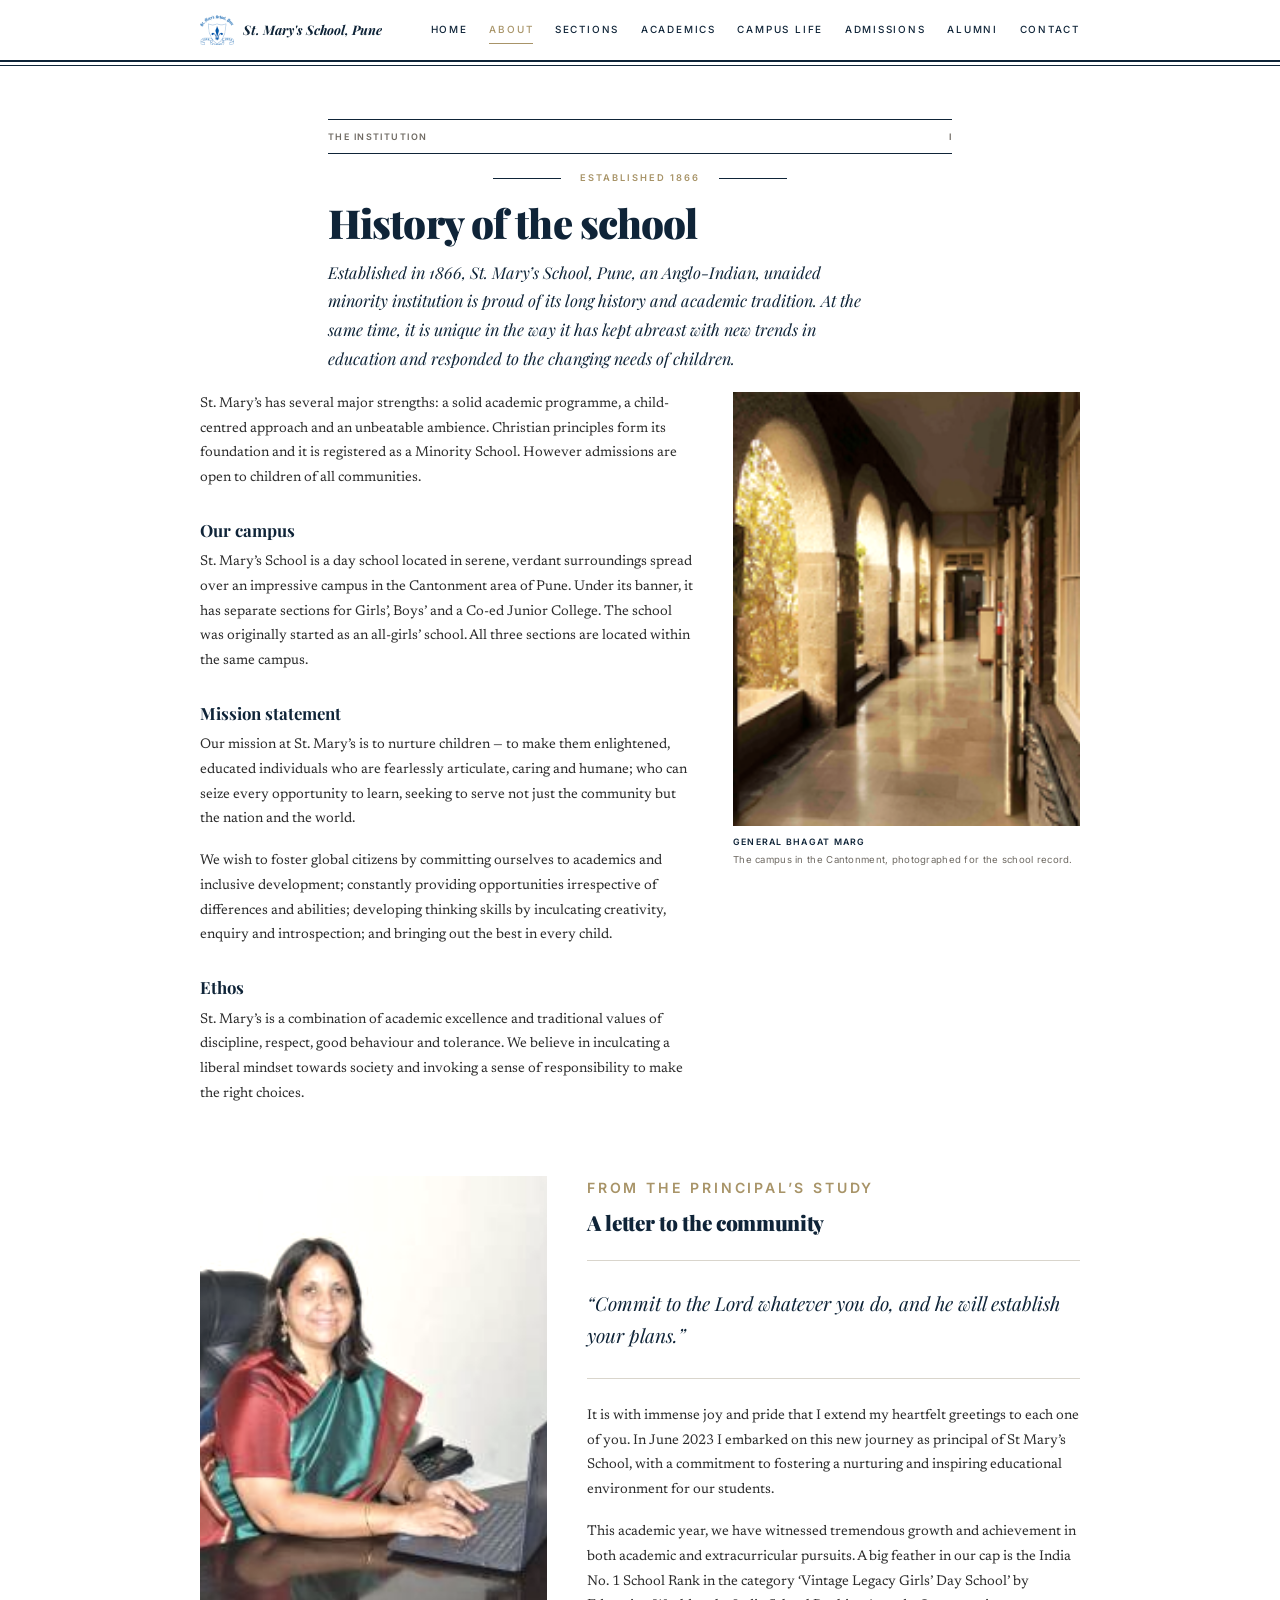
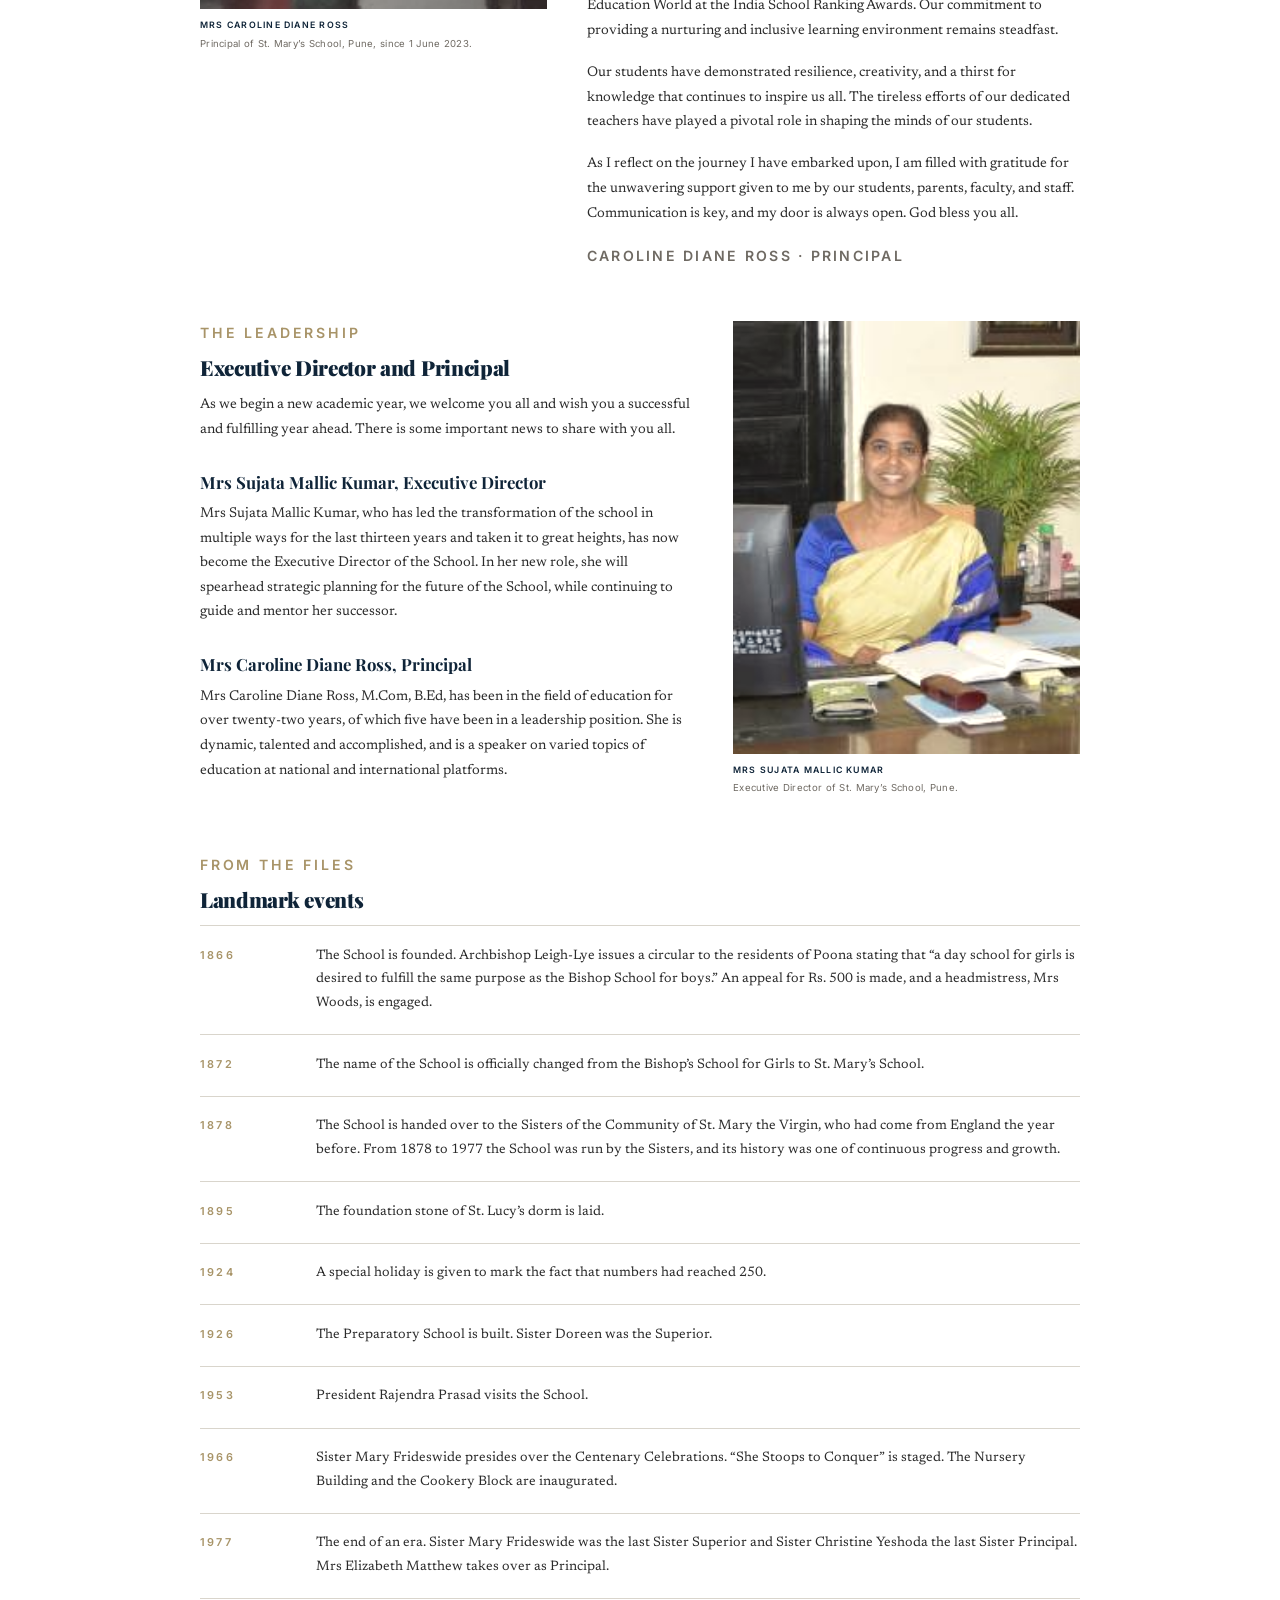
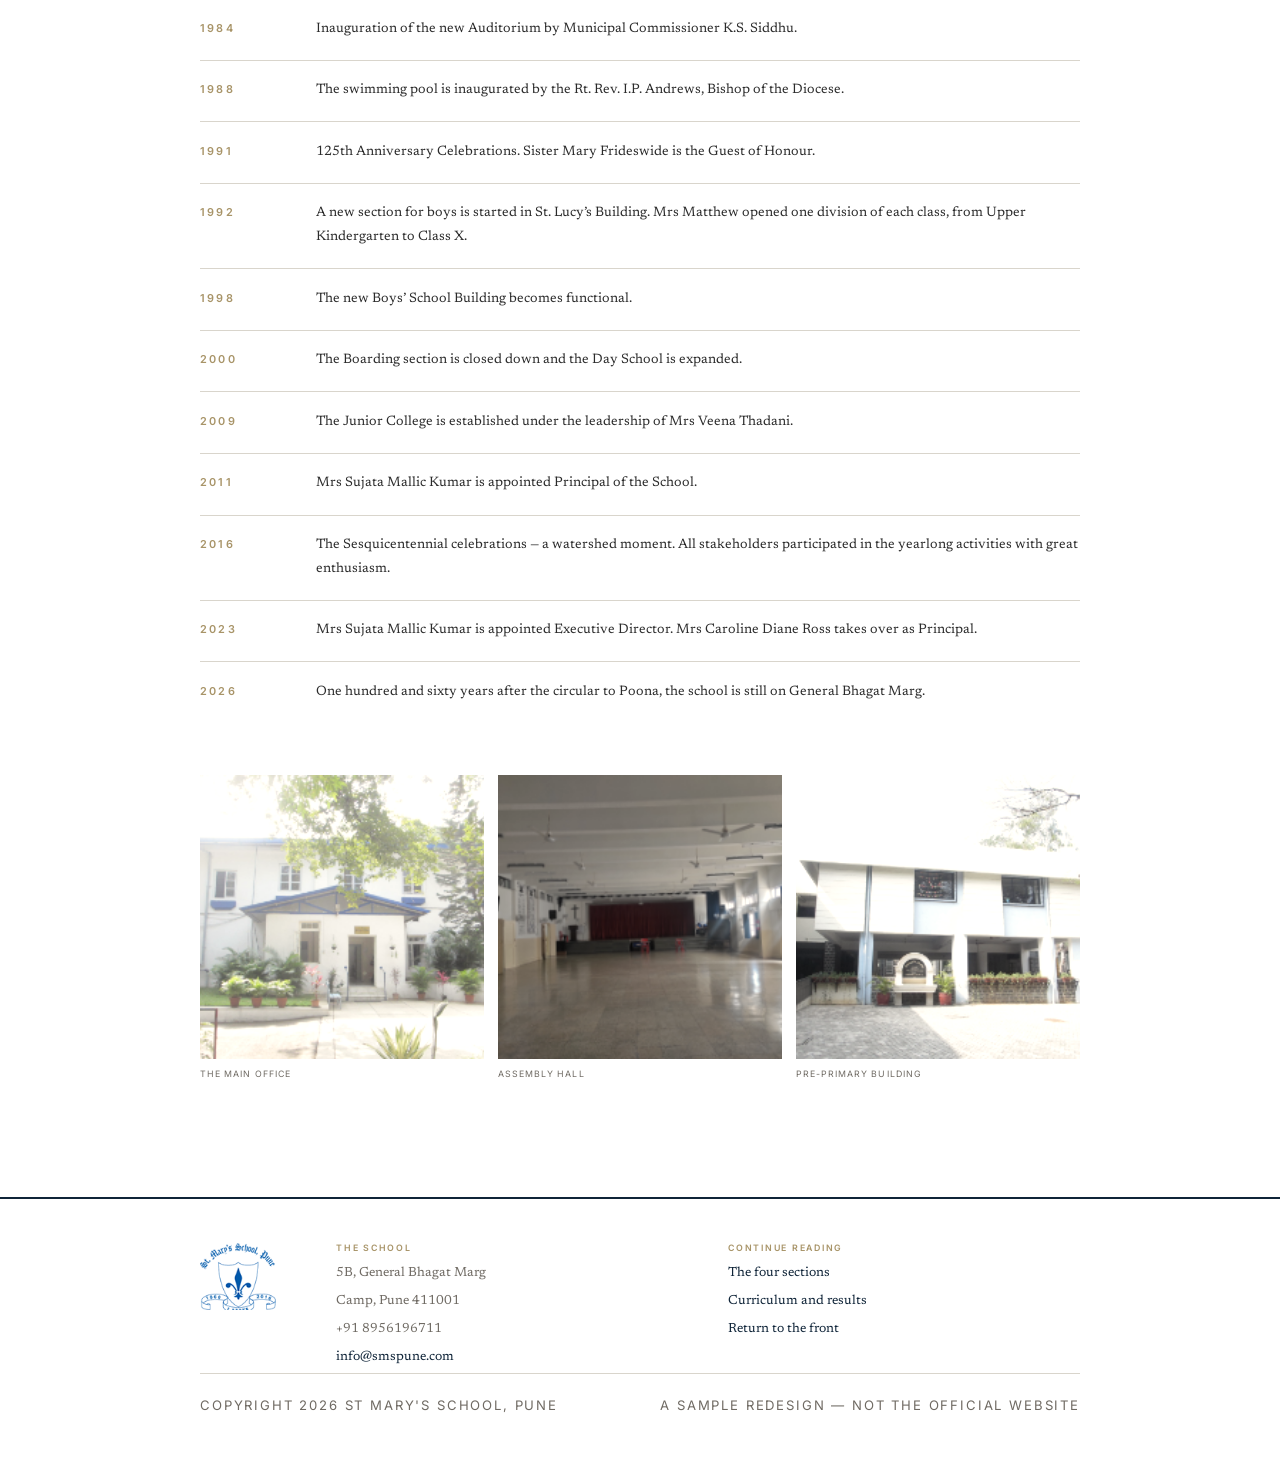
==== commit dce28768: "Fix award grid, notice and footer alignment; add cropped crest The wide logo lockups render as illeg" ====
--- a/about.html
+++ b/about.html
@@ -5,7 +5,7 @@
 <meta name="viewport" content="width=device-width, initial-scale=1, viewport-fit=cover">
 <title>History — St. Mary's School, Pune</title>
 <meta name="description" content="The history, mission and leadership of St. Mary's School, Pune, founded 1866.">
-<link rel="icon" href="images/logo.png">
+<link rel="icon" href="images/crest.png">
 <link rel="preconnect" href="https://fonts.googleapis.com">
 <link rel="preconnect" href="https://fonts.gstatic.com" crossorigin>
 <link href="https://fonts.googleapis.com/css2?family=Inter:wght@400;500;600;700&family=Newsreader:ital,opsz,wght@0,6..72,400;0,6..72,500;0,6..72,600;0,6..72,700;1,6..72,400;1,6..72,600&family=Playfair+Display:ital,wght@0,500;0,700;0,900;1,400;1,500;1,700&display=swap" rel="stylesheet">
@@ -17,7 +17,7 @@
 <nav class="topbar" data-nav aria-label="Primary">
   <div class="topbar__inner">
     <a class="topbar__home" href="index.html">
-      <img class="topbar__emblem" src="images/logo.png" alt="" width="120" height="120">
+      <img class="topbar__emblem" src="images/crest.png" alt="" width="102" height="90">
       <span class="topbar__mark">St. Mary's School, Pune</span>
     </a>
     <button class="nav-toggle" type="button" data-nav-toggle aria-expanded="false" aria-label="Open menu">
@@ -138,7 +138,7 @@
   <footer class="foot">
     <div class="wrap wrap--wide">
       <div class="foot__grid">
-        <img class="foot__emblem" src="images/footer-logo.png" alt="St. Mary's School, Pune">
+        <img class="foot__emblem" src="images/crest.png" alt="St. Mary's School, Pune" width="102" height="90">
         <div class="foot__block">
           <h4>The school</h4>
           <p>5B, General Bhagat Marg</p>
--- a/css/gazette.css
+++ b/css/gazette.css
@@ -682,7 +682,7 @@
 
 .notice h2 {
   font-size: 1.3rem;
-  margin: 0 0 0.6rem;
+  margin: 0 auto 0.6rem;
   max-width: 20rem;
 }
 
@@ -1026,7 +1026,8 @@
 }
 
 .foot__emblem {
-  width: 8.5rem;
+  width: 4.25rem;
+  height: auto;
   margin: 0 auto 1.25rem;
 }
 
@@ -1042,6 +1043,7 @@
   text-transform: uppercase;
   color: var(--accent);
   margin: 0 0 0.55rem;
+  text-align: inherit;
 }
 
 .foot p {
@@ -1278,7 +1280,9 @@
     padding-top: 0.35rem;
   }
 
-  .record-list h3 {
+  .record-list h3,
+  .record-list p {
+    grid-column: 2;
     text-align: left;
     max-width: none;
   }
@@ -1405,7 +1409,7 @@
 
   .foot__grid {
     display: grid;
-    grid-template-columns: 10rem 1fr 1fr;
+    grid-template-columns: 6rem 1fr 1fr;
     gap: 2.5rem;
     align-items: start;
     text-align: left;
@@ -1413,7 +1417,7 @@
 
   .foot__emblem {
     margin: 0;
-    width: 9.5rem;
+    width: 4.75rem;
   }
 
   .foot__block {
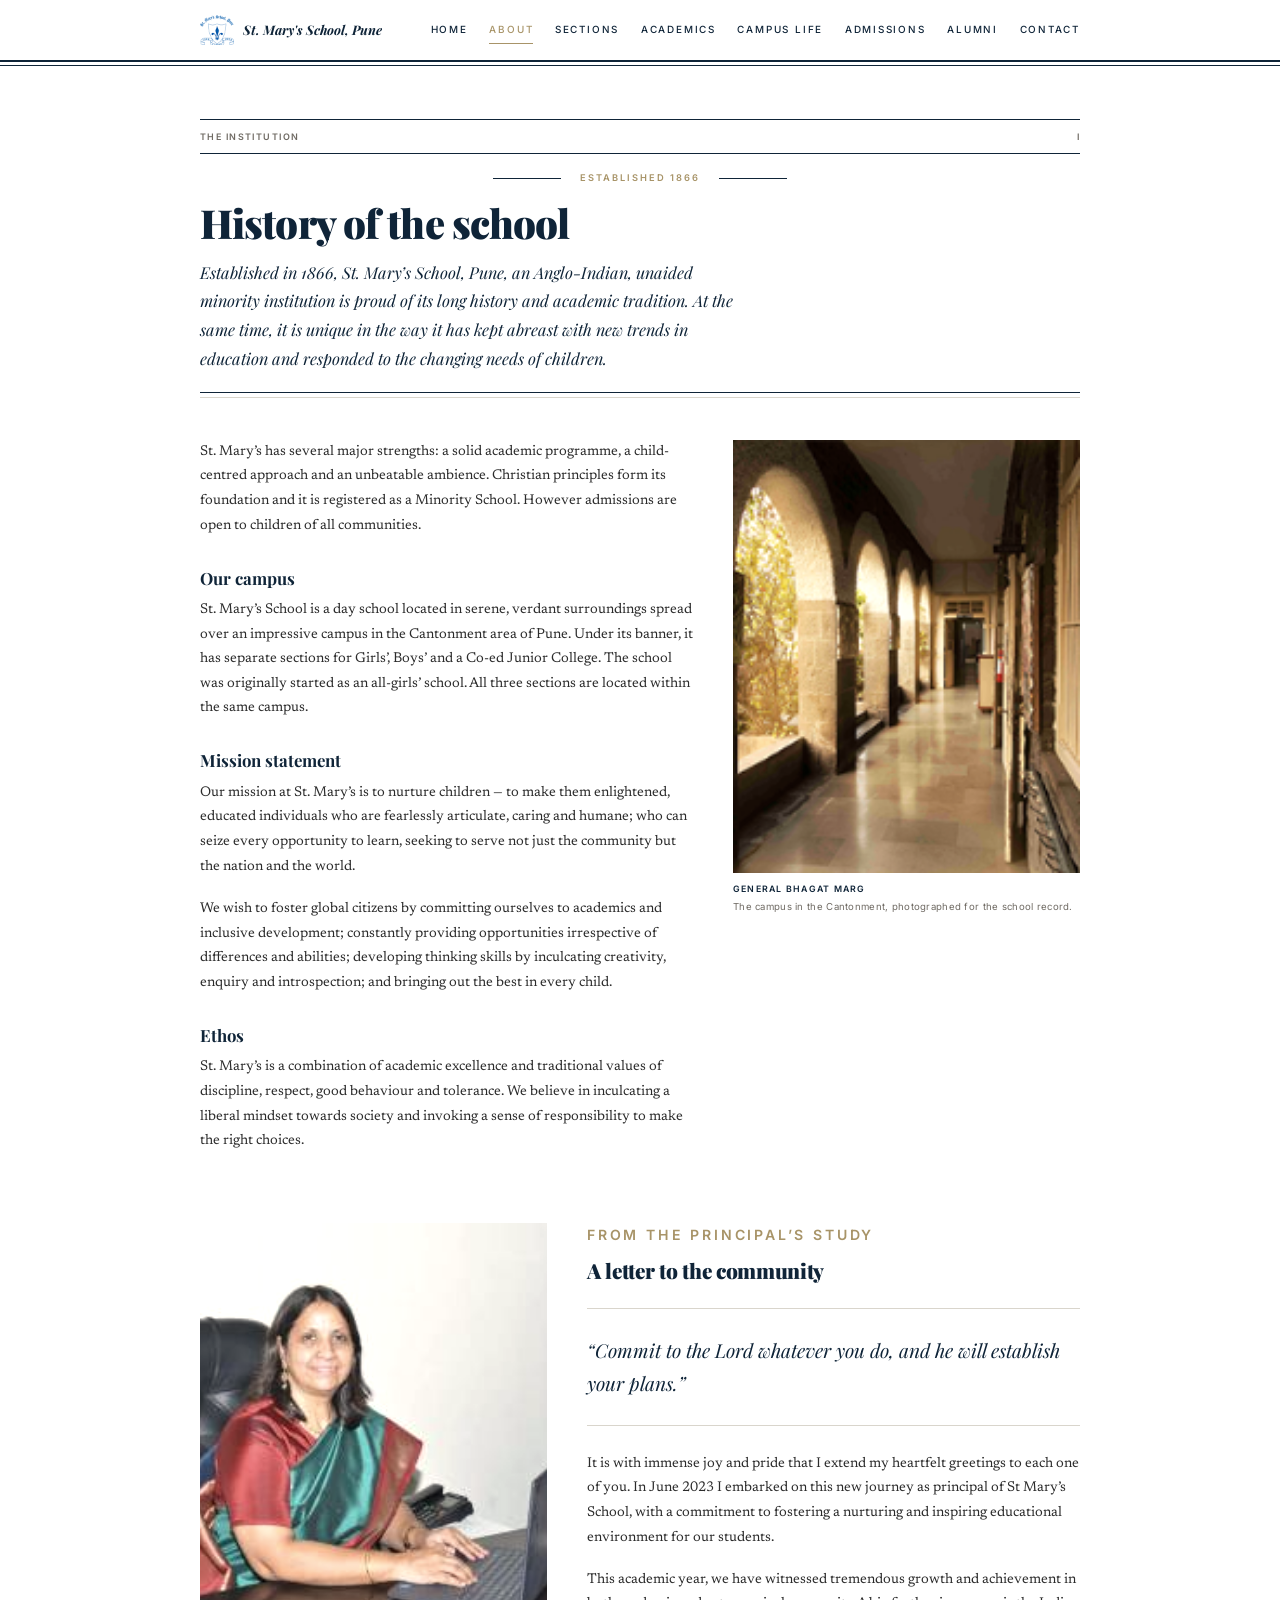
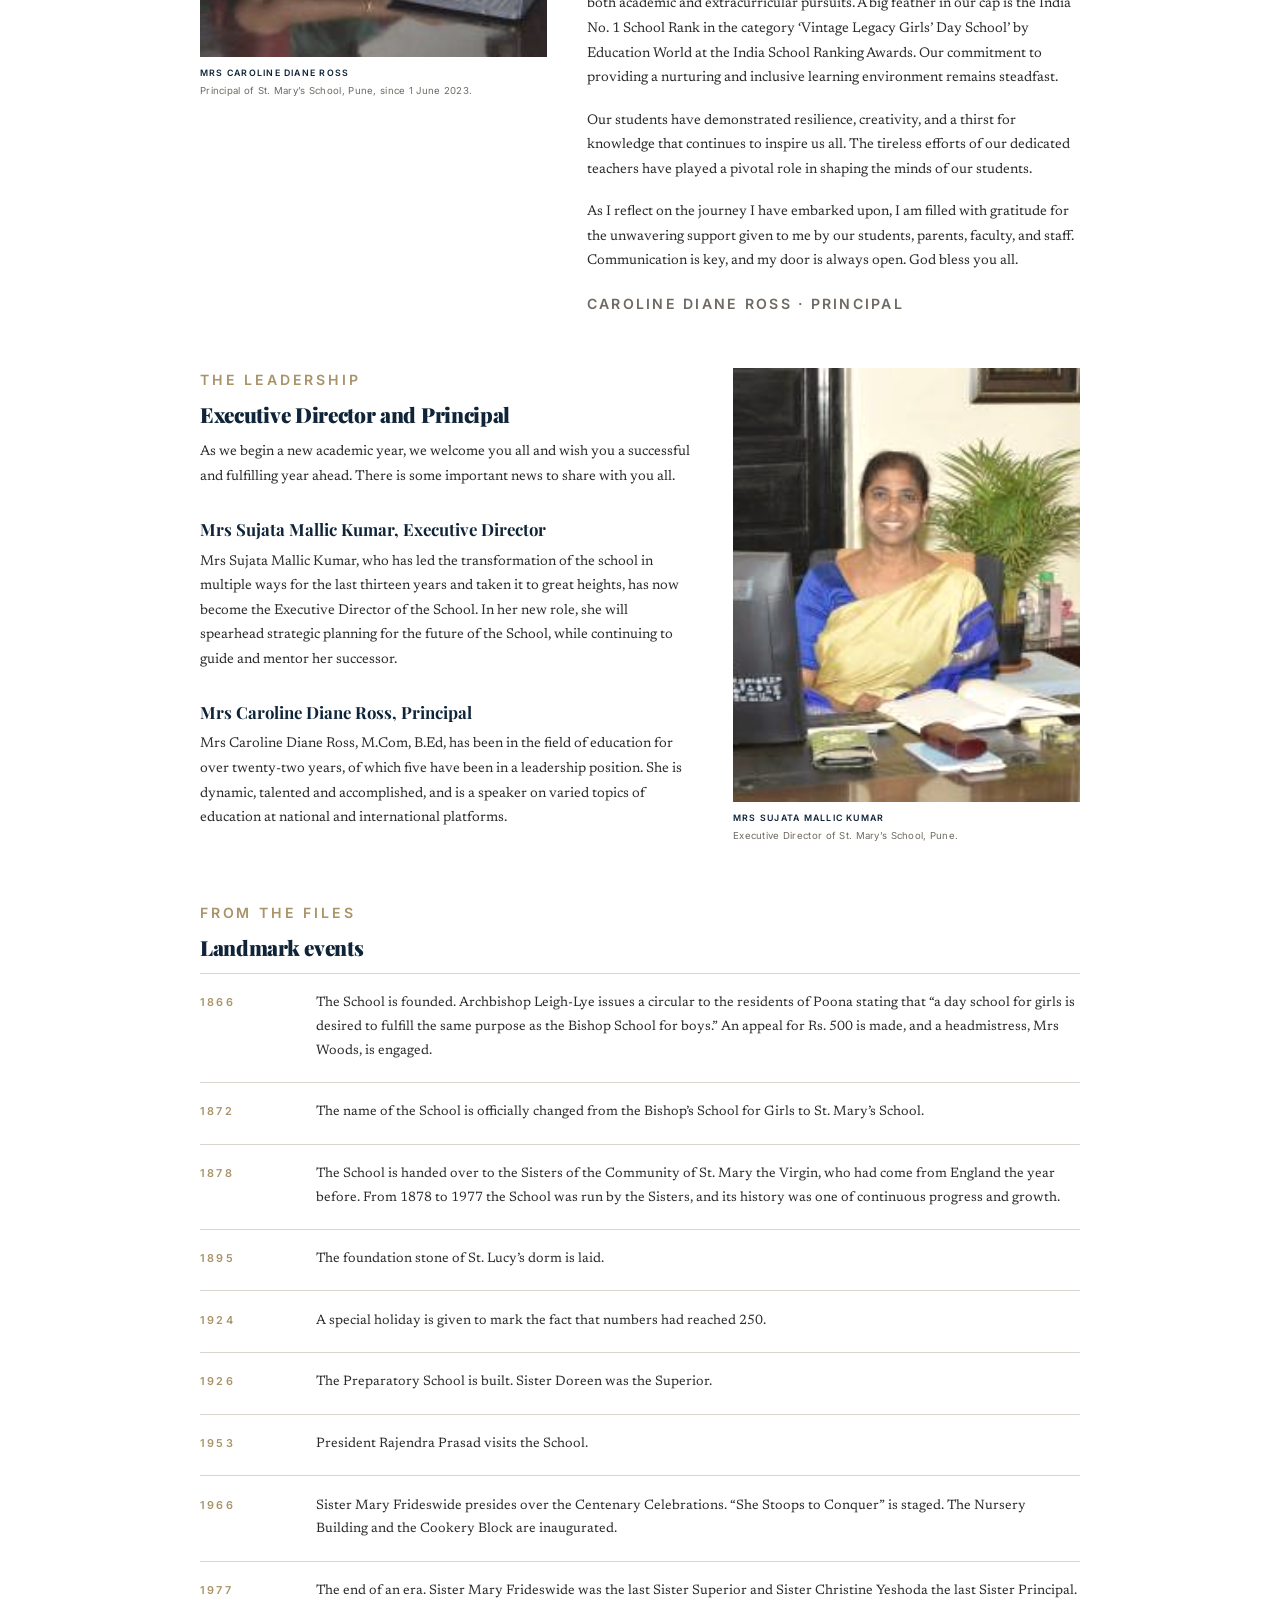
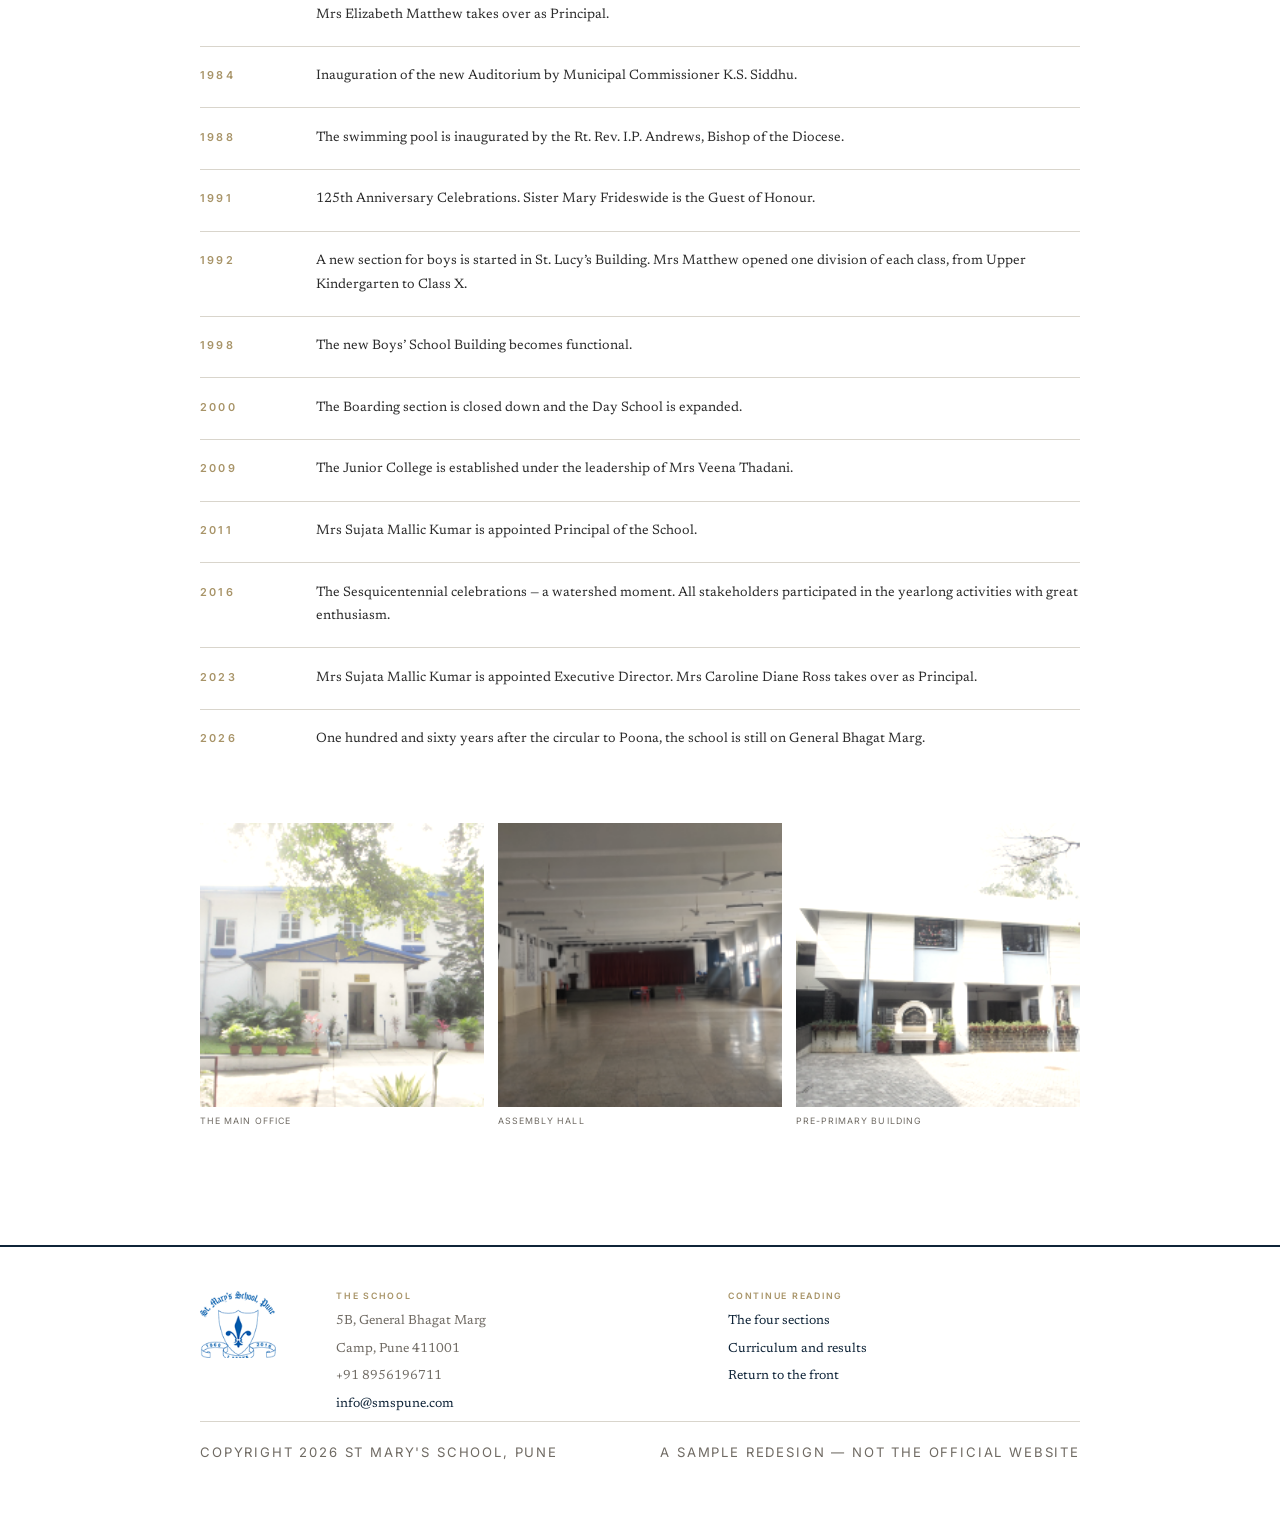
==== commit 23f0c935: "Align page headers with article width and left-align careers form Also render the light rule divider" ====
--- a/about.html
+++ b/about.html
@@ -9,7 +9,7 @@
 <link rel="preconnect" href="https://fonts.googleapis.com">
 <link rel="preconnect" href="https://fonts.gstatic.com" crossorigin>
 <link href="https://fonts.googleapis.com/css2?family=Inter:wght@400;500;600;700&family=Newsreader:ital,opsz,wght@0,6..72,400;0,6..72,500;0,6..72,600;0,6..72,700;1,6..72,400;1,6..72,600&family=Playfair+Display:ital,wght@0,500;0,700;0,900;1,400;1,500;1,700&display=swap" rel="stylesheet">
-<link rel="stylesheet" href="css/gazette.css">
+<link rel="stylesheet" href="css/gazette.css?v=4">
 </head>
 <body>
 <a class="skip-link" href="#main">Skip to content</a>
@@ -37,7 +37,7 @@
 </nav>
 
 <main id="main">
-  <header class="page-head wrap">
+  <header class="page-head wrap wrap--wide">
     <p class="page-folio"><span>The institution</span><span>I</span></p>
     <p class="record">Established 1866</p>
     <h1 class="page-title">History of the school</h1>
@@ -160,6 +160,6 @@
     </div>
   </footer>
 
-<script src="js/gazette.js"></script>
+<script src="js/gazette.js?v=4"></script>
 </body>
 </html>
--- a/css/gazette.css
+++ b/css/gazette.css
@@ -315,6 +315,8 @@
 }
 
 .rules--light {
+  display: block;
+  width: 100%;
   height: 6px;
   margin: 1.25rem 0 1.35rem;
   border-top: 1px solid var(--ink);
@@ -1269,7 +1271,7 @@
   .record-list li {
     display: grid;
     grid-template-columns: 4rem 1fr;
-    gap: 1.5rem;
+    gap: 0.4rem 1.5rem;
     text-align: left;
     align-items: start;
     padding: 1.6rem 0;
@@ -1395,6 +1397,11 @@
     border-top: 1px solid var(--ink);
   }
 
+  .form {
+    margin-left: 0;
+    max-width: 26rem;
+  }
+
   .pull {
     padding: 1.6rem 0;
   }
